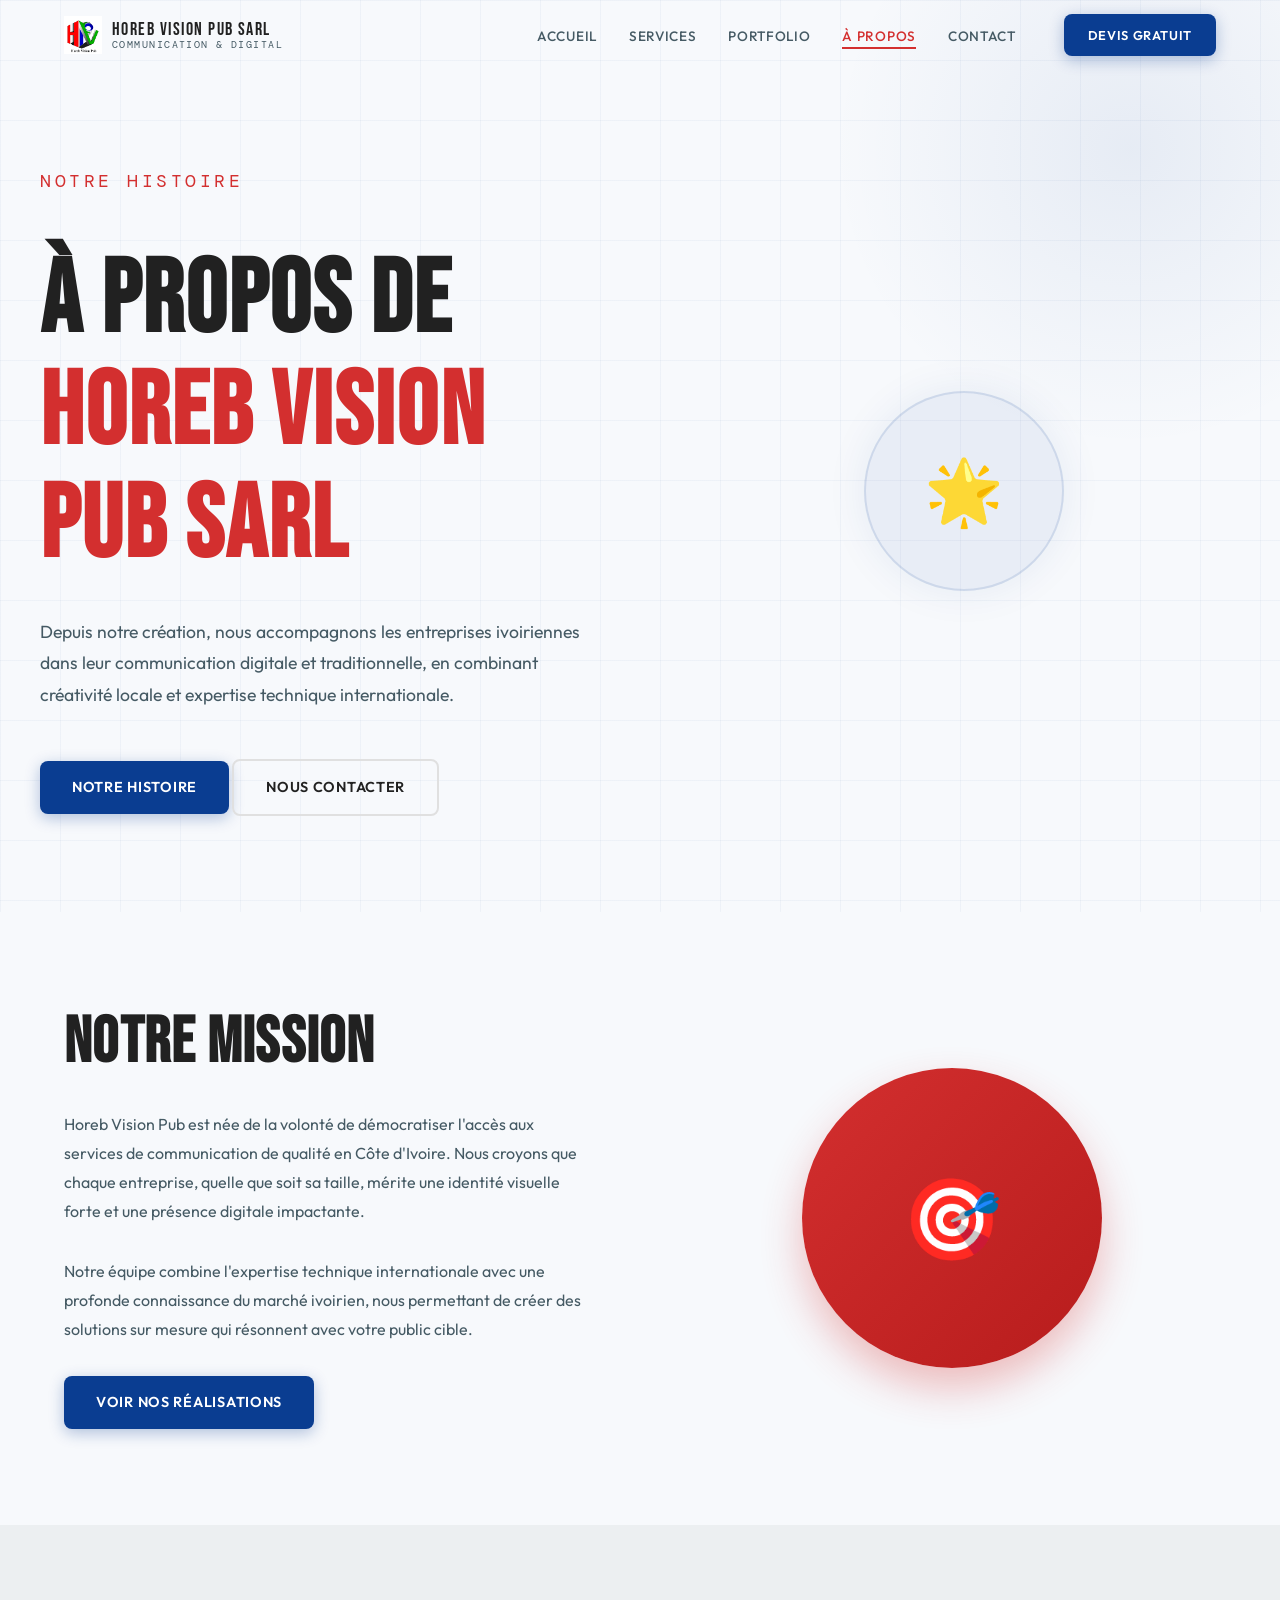
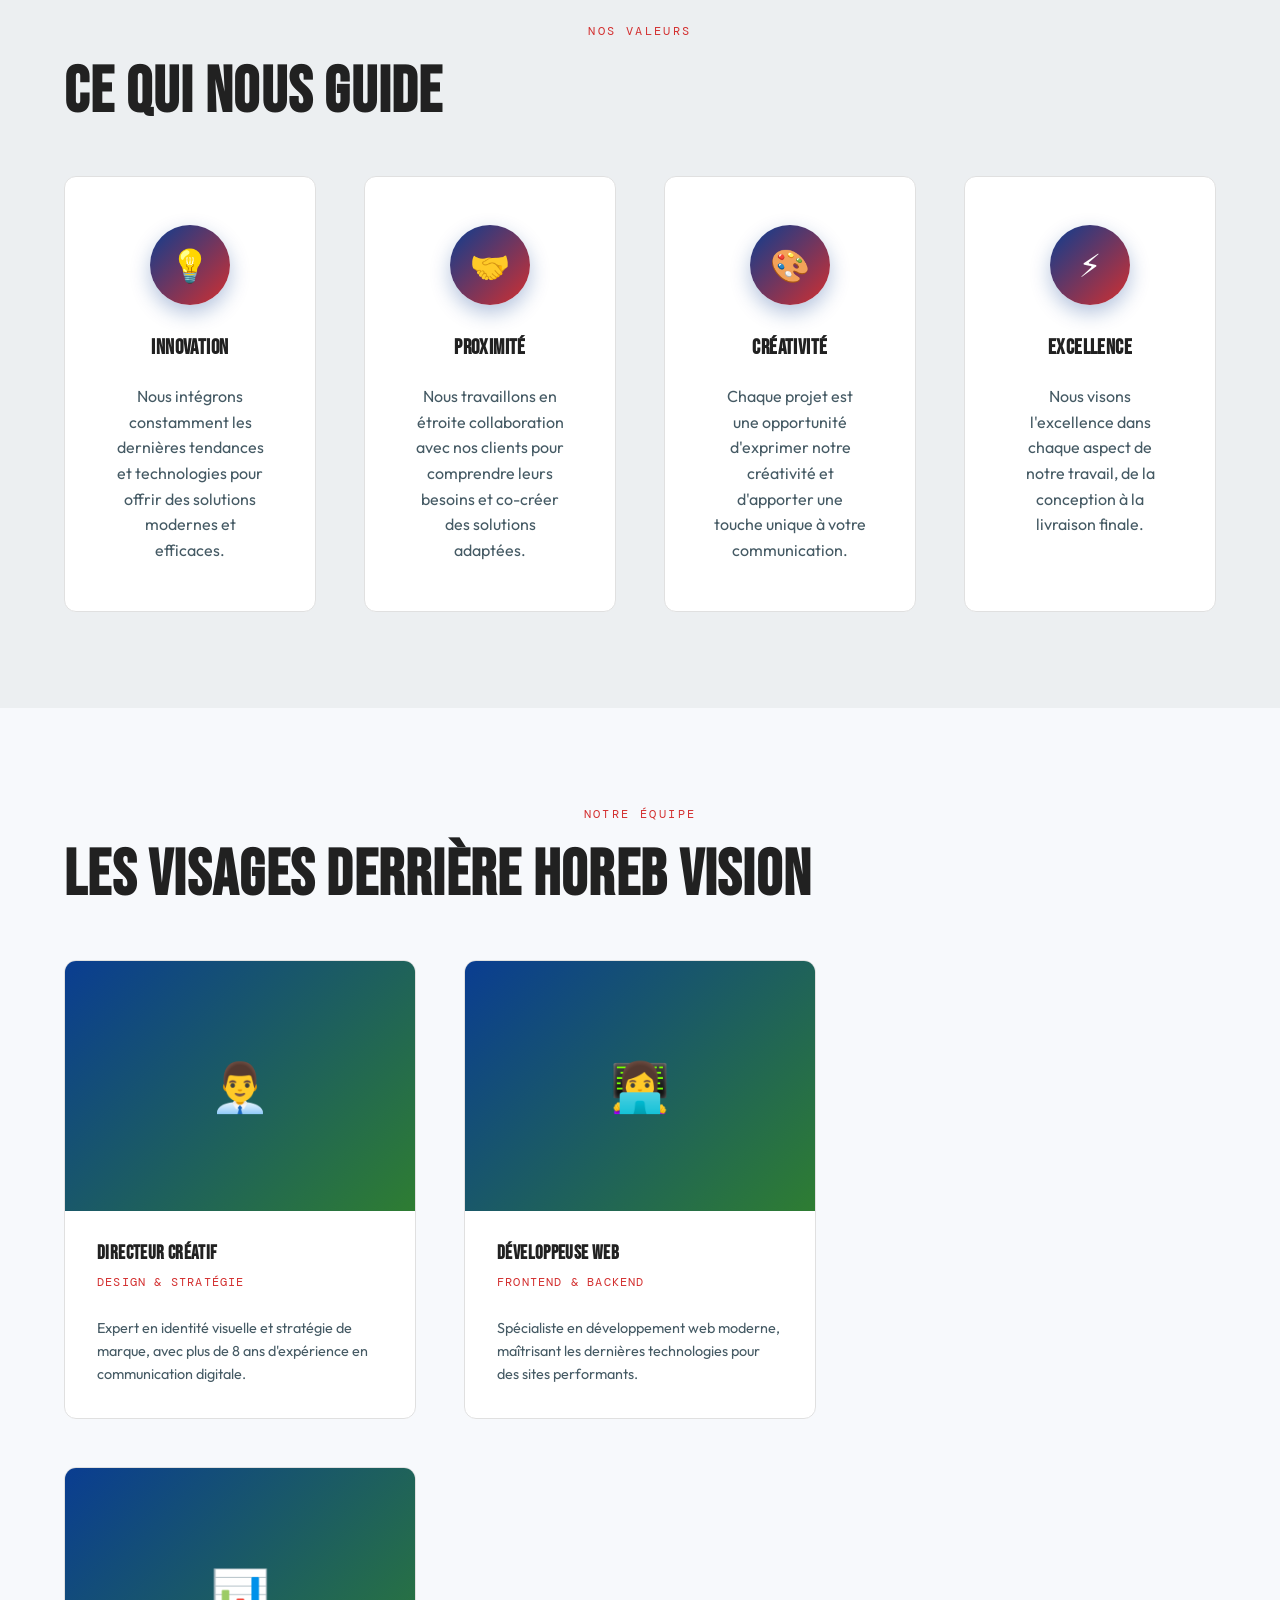
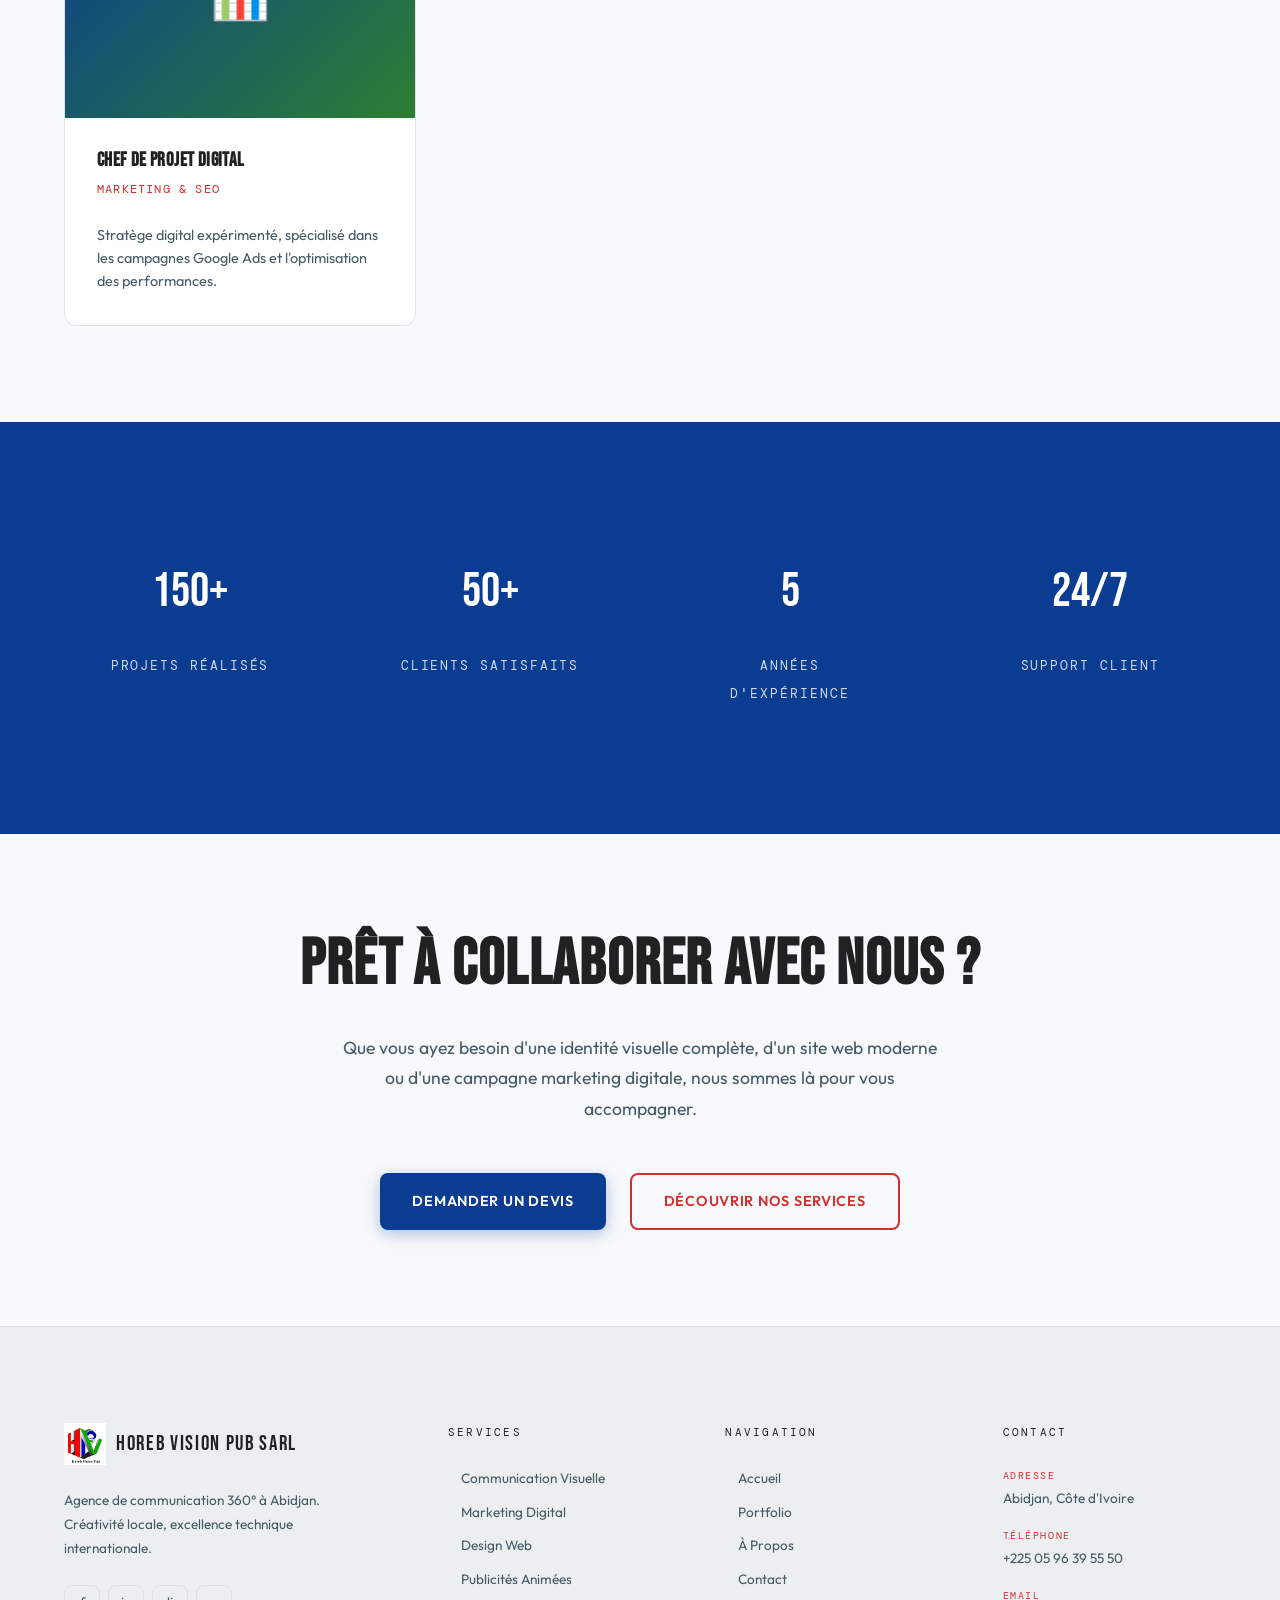
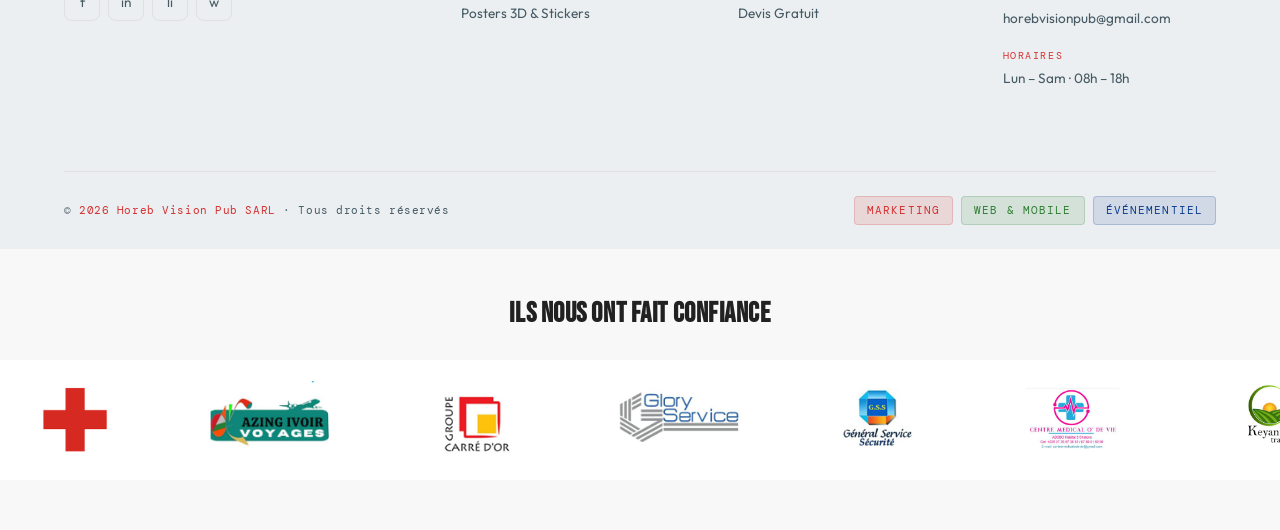
==== a-propos.html @ 60d1326d "HR" ====
<!DOCTYPE html>
<html lang="fr">
<head>
  <meta charset="UTF-8">
  <meta name="viewport" content="width=device-width, initial-scale=1.0">
  <title>Horeb Vision Pub — À Propos · Abidjan</title>
  <meta name="description" content="Découvrez Horeb Vision Pub : agence de communication 360° à Abidjan spécialisée en design graphique, marketing digital et création de contenu.">
  <link href="https://fonts.googleapis.com/css2?family=Bebas+Neue&family=Outfit:wght@300;400;500;600;700;900&family=DM+Mono:wght@400;500&display=swap" rel="stylesheet">
  <style>
/* ============================================
   VARIABLES CSS — HOREB VISION PUB
   Palette moderne et cohérente
   ============================================ */

:root {
  /* ── PALETTE OFFICIELLE ── */
  --primary: #0A3D91;     /* Bleu profond : titres, liens, boutons */
  --secondary: #D32F2F;   /* Rouge doux : accents, hover principaux */
  --accent: #2E7D32;      /* Vert moderne : validation, petites icônes */
  --light-bg: #F7F9FC;    /* Fond global clair */
  --light-grey: #ECEFF1;  /* Fond de sections */
  --text-dark: #212121;   /* Texte principal */
  --text-grey: #455A64;   /* Texte secondaire */

  /* ── COULEURS PRINCIPALES (mises à jour) ── */
  --hvp-red:        var(--secondary);   /* Rouge doux — CTA, accents */
  --hvp-green:      var(--accent);      /* Vert moderne — succès, validation */
  --hvp-blue:       var(--primary);     /* Bleu profond — confiance, tech */
  --hvp-black:      var(--text-dark);   /* Noir — texte principal */
  --hvp-white:      var(--light-bg);    /* Blanc cassé — fonds clairs */

  /* ── COULEURS SECONDAIRES ── */
  --hvp-gray:       var(--light-grey);  /* Fond sections clair */
  --hvp-gray-2:     #FFFFFF;            /* Fond cards blanc */
  --hvp-muted:      var(--text-grey);   /* Texte discret */
  --hvp-border:     #E0E0E0;            /* Bordures subtiles */

  /* ── DÉGRADÉS ── */
  --hvp-gradient-red:   linear-gradient(135deg, var(--secondary), #B71C1C);
  --hvp-gradient-dark:  linear-gradient(160deg, var(--light-bg) 0%, var(--light-grey) 100%);
  --hvp-gradient-tri:   linear-gradient(135deg, rgba(46,125,50,.3), rgba(10,61,145,.3), rgba(211,47,47,.3));

  /* ── TYPOGRAPHIE ── */
  --font-display: 'Bebas Neue', sans-serif;   /* Titres grands, headers */
  --font-body:    'Outfit', sans-serif;        /* Texte courant */
  --font-mono:    'DM Mono', monospace;        /* Labels, codes */

  /* ── ESPACEMENTS (grille de 8px) ── */
  --space-xs:   8px;
  --space-sm:   16px;
  --space-md:   24px;
  --space-lg:   32px;
  --space-xl:   48px;
  --space-2xl:  64px;
  --space-3xl:  96px;

  /* ── BORDURES ── */
  --radius-sm:  4px;
  --radius-md:  8px;
  --radius-lg:  12px;

  /* ── TRANSITIONS ── */
  --transition-fast:   0.15s ease;
  --transition-base:   0.25s ease;
  --transition-slow:   0.4s ease;

  /* ── OMBRES ── */
  --shadow-red:   0 4px 16px rgba(211, 47, 47, 0.2);
  --shadow-card:  0 2px 12px rgba(0, 0, 0, 0.1);
  --shadow-hover: 0 8px 32px rgba(0, 0, 0, 0.15);
  --shadow-glow:  0 0 20px rgba(10, 61, 145, 0.3);

  /* ── ANIMATIONS ── */
  --anim-duration-fast: 0.15s;
  --anim-duration-base: 0.25s;
  --anim-duration-slow: 0.4s;
  --anim-easing: cubic-bezier(0.4, 0, 0.2, 1);
  --anim-easing-bounce: cubic-bezier(0.68, -0.55, 0.265, 1.55);
  --shadow-sm:    0 1px 4px rgba(0, 0, 0, 0.1);

  /* ── LAYOUT ── */
  --max-width: 1200px;
  --navbar-height: 70px;
}

/* ============================================
   BASE CSS — RESET & STYLES GÉNÉRAUX
   Horeb Vision Pub
   ============================================ */

/* ── RESET ── */
*, *::before, *::after {
  box-sizing: border-box;
  margin: 0;
  padding: 0;
}

html {
  font-size: 16px;
  scroll-behavior: smooth;
  -webkit-font-smoothing: antialiased;
}

body {
  font-family: var(--font-body), system-ui, -apple-system, BlinkMacSystemFont, "Segoe UI", sans-serif;
  background: linear-gradient(180deg, var(--light-bg) 0%, #eef3f8 100%);
  color: var(--text-dark);
  line-height: 1.75;
  font-size: 16px;
  text-rendering: optimizeLegibility;
  overflow-x: hidden;
}

img {
  max-width: 100%;
  display: block;
}

a {
  text-decoration: none;
  color: inherit;
}

ul, ol {
  list-style: none;
}

button {
  cursor: pointer;
  border: none;
  background: none;
  font-family: var(--font-body);
}

/* ── CONTENEUR PRINCIPAL ── */
.container {
  width: 100%;
  max-width: var(--max-width);
  margin: 0 auto;
  padding: 0 var(--space-md);
}

/* ── TYPOGRAPHIE GÉNÉRALE ── */
h1, h2, h3, h4, h5, h6 {
  font-family: var(--font-display);
  line-height: 1.1;
  letter-spacing: 0.02em;
}

h1 { font-size: clamp(3rem, 8vw, 7rem); }
h2 { font-size: clamp(2rem, 5vw, 4rem); }
h3 { font-size: clamp(1.2rem, 3vw, 1.8rem); }

p {
  font-size: 1rem;
  line-height: 1.75;
  color: var(--text-grey);
}

/* ── CLASSES UTILITAIRES ── */
.text-primary   { color: var(--primary); }
.text-secondary { color: var(--secondary); }
.text-accent    { color: var(--accent); }
.text-muted     { color: var(--text-grey); }

.section {
  padding: var(--space-3xl) 0;
}

.section-label {
  font-family: var(--font-mono);
  font-size: 0.75rem;
  letter-spacing: 0.2em;
  color: var(--secondary);
  text-transform: uppercase;
  margin-bottom: var(--space-sm);
}

.section-title {
  margin-bottom: var(--space-xl);
}

.section-title span {
  color: var(--secondary);
}

.section-label.centered {
  justify-content: center;
  display: flex;
}

/* ── BOUTONS ── */
.btn {
  display: inline-flex;
  align-items: center;
  gap: var(--space-xs);
  padding: 14px 32px;
  font-family: var(--font-body);
  font-weight: 600;
  font-size: 0.9rem;
  letter-spacing: 0.05em;
  border-radius: var(--radius-md);
  transition: all 0.3s cubic-bezier(0.4, 0, 0.2, 1);
  text-transform: uppercase;
  position: relative;
  overflow: hidden;
  cursor: pointer;
  text-decoration: none;
}

.btn::before {
  content: '';
  position: absolute;
  top: 0;
  left: -100%;
  width: 100%;
  height: 100%;
  background: linear-gradient(90deg, transparent, rgba(255,255,255,0.2), transparent);
  transition: left 0.5s ease;
}

.btn:hover::before {
  left: 100%;
}

.btn:active {
  transform: scale(0.98);
}

.btn-primary {
  background: var(--primary);
  color: white;
  box-shadow: 0 4px 15px rgba(10, 61, 145, 0.3);
}

.btn-primary:hover {
  background: linear-gradient(135deg, var(--primary), #003d91);
  transform: translateY(-3px) scale(1.02);
  box-shadow: 0 12px 30px rgba(10, 61, 145, 0.4);
}

.btn-primary:active {
  transform: translateY(-1px) scale(0.98);
  box-shadow: 0 2px 10px rgba(10, 61, 145, 0.3);
}

.btn-outline {
  border: 2px solid #E0E0E0;
  color: var(--text-dark);
  background: transparent;
  position: relative;
}

.btn-outline::after {
  content: '';
  position: absolute;
  bottom: 0;
  left: 0;
  width: 0;
  height: 2px;
  background: var(--secondary);
  transition: width 0.3s ease;
}

.btn-outline:hover {
  border-color: var(--secondary);
  color: var(--secondary);
  transform: translateY(-3px) scale(1.02);
  box-shadow: 0 8px 20px rgba(211, 47, 47, 0.2);
}

.btn-outline:hover::after {
  width: 100%;
}

.btn-outline:active {
  transform: translateY(-1px) scale(0.98);
}

/* ── BADGE / TAG ── */
.badge {
  display: inline-block;
  font-family: var(--font-mono);
  font-size: 0.7rem;
  letter-spacing: 0.1em;
  padding: 4px 12px;
  border-radius: var(--radius-sm);
  text-transform: uppercase;
}

.badge-red   { background: rgba(211,47,47,.12);  color: var(--secondary);   border: 1px solid rgba(211,47,47,.2); }
.badge-green { background: rgba(46,125,50,.12);  color: var(--accent); border: 1px solid rgba(46,125,50,.2); }
.badge-blue  { background: rgba(10,61,145,.12);  color: var(--primary); border: 1px solid rgba(10,61,145,.2); }

/* ── FORMULAIRES ── */
.form-group {
  margin-bottom: var(--space-md);
}

.form-label {
  display: block;
  font-family: var(--font-mono);
  font-size: 0.75rem;
  letter-spacing: 0.1em;
  color: var(--text-grey);
  text-transform: uppercase;
  margin-bottom: var(--space-xs);
  transition: color 0.3s ease;
}

.form-input,
.form-select,
.form-textarea {
  width: 100%;
  padding: 12px 16px;
  border: 2px solid #E0E0E0;
  border-radius: var(--radius-md);
  font-family: var(--font-body);
  font-size: 0.95rem;
  color: var(--text-dark);
  background: white;
  transition: all 0.3s cubic-bezier(0.4, 0, 0.2, 1);
  outline: none;
  position: relative;
}

.form-input::placeholder,
.form-textarea::placeholder {
  color: var(--text-grey);
  transition: all 0.3s ease;
}

.form-input:focus,
.form-select:focus,
.form-textarea:focus {
  border-color: var(--secondary);
  box-shadow: 0 0 0 3px rgba(211, 47, 47, 0.1);
  transform: translateY(-2px);
}

.form-input:focus::placeholder,
.form-textarea:focus::placeholder {
  color: transparent;
  transform: translateX(10px);
  opacity: 0;
}

.form-input:hover,
.form-select:hover,
.form-textarea:hover {
  border-color: rgba(211, 47, 47, 0.5);
}

.form-textarea {
  resize: vertical;
  min-height: 120px;
}

.form-submit-btn {
  background: var(--secondary);
  color: white;
  border: none;
  padding: 14px 28px;
  border-radius: var(--radius-md);
  font-family: var(--font-body);
  font-weight: 600;
  font-size: 0.9rem;
  letter-spacing: 0.05em;
  text-transform: uppercase;
  cursor: pointer;
  transition: all 0.3s cubic-bezier(0.4, 0, 0.2, 1);
  position: relative;
  overflow: hidden;
}

.form-submit-btn::before {
  content: '';
  position: absolute;
  top: 0;
  left: -100%;
  width: 100%;
  height: 100%;
  background: linear-gradient(90deg, transparent, rgba(255,255,255,0.2), transparent);
  transition: left 0.5s ease;
}

.form-submit-btn:hover {
  background: linear-gradient(135deg, var(--secondary), #B71C1C);
  transform: translateY(-2px) scale(1.02);
  box-shadow: 0 8px 20px rgba(211, 47, 47, 0.3);
}

.form-submit-btn:hover::before {
  left: 100%;
}

.form-submit-btn:active {
  transform: translateY(0) scale(0.98);
}

/* Animations de validation de formulaire */
.form-input.valid {
  border-color: var(--accent);
  box-shadow: 0 0 0 3px rgba(46, 125, 50, 0.1);
  animation: bounceIn 0.5s ease;
}

.form-input.invalid {
  border-color: var(--secondary);
  box-shadow: 0 0 0 3px rgba(211, 47, 47, 0.1);
  animation: shake 0.5s ease;
}

@keyframes shake {
  0%, 100% { transform: translateX(0); }
  25% { transform: translateX(-5px); }
  75% { transform: translateX(5px); }
}

/* ── EFFETS SPÉCIAUX ── */
.ripple-effect {
  position: absolute;
  border-radius: 50%;
  background: rgba(255, 255, 255, 0.3);
  transform: scale(0);
  animation: ripple 0.6s linear;
  pointer-events: none;
}

@keyframes ripple {
  to {
    transform: scale(4);
    opacity: 0;
  }
}

.floating-particle {
  animation: float-particle 15s linear infinite;
}

@keyframes float-particle {
  0% {
    transform: translateY(100vh) rotate(0deg);
    opacity: 0;
  }
  10% {
    opacity: 1;
  }
  90% {
    opacity: 1;
  }
  100% {
    transform: translateY(-100px) rotate(360deg);
    opacity: 0;
  }
}

/* États de formulaire */
.form-group.focused .form-label {
  color: var(--secondary);
  transform: translateY(-2px);
}

.form-group.focused .form-input,
.form-group.focused .form-textarea,
.form-group.focused .form-select {
  transform: translateY(-2px);
}

/* ── SECTIONS ALTERNÉES ── */
.section-dark  { background: var(--text-dark); color: white; }
.section-gray  { background: var(--light-grey); color: var(--text-dark); }
.section-light {
  background: var(--light-bg);
  color: var(--text-dark);
}
.section-light p { color: rgba(33,33,33,0.75); }
.section-light h2, .section-light h3 { color: var(--text-dark); }

/* ── ANIMATIONS GLOBALES ── */
@keyframes fadeInUp {
  from { opacity: 0; transform: translateY(30px); }
  to   { opacity: 1; transform: translateY(0); }
}

@keyframes fadeInLeft {
  from { opacity: 0; transform: translateX(-30px); }
  to   { opacity: 1; transform: translateX(0); }
}

@keyframes fadeInRight {
  from { opacity: 0; transform: translateX(30px); }
  to   { opacity: 1; transform: translateX(0); }
}

@keyframes scaleIn {
  from { opacity: 0; transform: scale(0.9); }
  to   { opacity: 1; transform: scale(1); }
}

@keyframes slideInUp {
  from { opacity: 0; transform: translateY(50px); }
  to   { opacity: 1; transform: translateY(0); }
}

@keyframes bounceIn {
  0% { opacity: 0; transform: scale(0.3); }
  50% { opacity: 1; transform: scale(1.05); }
  70% { transform: scale(0.9); }
  100% { opacity: 1; transform: scale(1); }
}

@keyframes glow {
  0%, 100% { box-shadow: 0 0 20px rgba(10, 61, 145, 0.3); }
  50% { box-shadow: 0 0 30px rgba(10, 61, 145, 0.6); }
}

@keyframes shimmer {
  0% { background-position: -200% 0; }
  100% { background-position: 200% 0; }
}

@keyframes rotateIn {
  from { opacity: 0; transform: rotate(-10deg) scale(0.9); }
  to   { opacity: 1; transform: rotate(0deg) scale(1); }
}

@keyframes float {
  0%, 100% { transform: translateY(0); }
  50%       { transform: translateY(-6px); }
}

@keyframes pulse {
  0%, 100% { opacity: 1; transform: scale(1); }
  50%       { opacity: 0.7; transform: scale(1.03); }
}

@keyframes spin {
  to { transform: rotate(360deg); }
}

/* Classes d'animation utilitaires */
.animate-fade-in-up { animation: fadeInUp 0.8s ease forwards; }
.animate-fade-in-left { animation: fadeInLeft 0.8s ease forwards; }
.animate-fade-in-right { animation: fadeInRight 0.8s ease forwards; }
.animate-scale-in { animation: scaleIn 0.6s ease forwards; }
.animate-slide-in-up { animation: slideInUp 0.8s ease forwards; }
.animate-bounce-in { animation: bounceIn 0.8s ease forwards; }
.animate-rotate-in { animation: rotateIn 0.7s ease forwards; }
.animate-float { animation: float 4s ease-in-out infinite; }
.animate-pulse { animation: pulse 2s ease-in-out infinite; }
.animate-glow { animation: glow 2s ease-in-out infinite; }

/* Animations au survol */
.hover-lift {
  transition: all 0.3s cubic-bezier(0.4, 0, 0.2, 1);
}

.hover-lift:hover {
  transform: translateY(-8px) scale(1.02);
  box-shadow: 0 12px 32px rgba(0, 0, 0, 0.15);
}

.hover-glow:hover {
  box-shadow: 0 0 25px rgba(10, 61, 145, 0.4);
  transform: scale(1.05);
}

.hover-color-shift {
  transition: all 0.3s ease;
}

.hover-color-shift:hover {
  background: linear-gradient(135deg, var(--secondary), var(--accent));
  color: white;
  transform: scale(1.05);
}

.hover-shadow {
  transition: box-shadow 0.3s ease;
}

.hover-shadow:hover {
  box-shadow: 0 8px 25px rgba(0, 0, 0, 0.2);
}

/* Animations de clic */
.click-ripple {
  position: relative;
  overflow: hidden;
}

.click-ripple::before {
  content: '';
  position: absolute;
  top: 50%;
  left: 50%;
  width: 0;
  height: 0;
  border-radius: 50%;
  background: rgba(255, 255, 255, 0.3);
  transform: translate(-50%, -50%);
  transition: width 0.6s, height 0.6s;
}

.click-ripple:active::before {
  width: 300px;
  height: 300px;
}

/* Animations décoratives */
.decorative-pulse {
  animation: pulse 3s ease-in-out infinite;
}

.decorative-float {
  animation: float 5s ease-in-out infinite;
}

.decorative-rotate {
  animation: spin 8s linear infinite;
}

.shimmer-effect {
  background: linear-gradient(90deg, transparent, rgba(255,255,255,0.4), transparent);
  background-size: 200% 100%;
  animation: shimmer 2s infinite;
}

/* ── CHARGEMENT DE PAGE ── */
body:not(.loaded) {
  opacity: 0;
  transform: translateY(20px);
  transition: all 0.6s ease;
}

body.loaded {
  opacity: 1;
  transform: translateY(0);
}

/* Loading spinner */
.loading-spinner {
  position: fixed;
  top: 50%;
  left: 50%;
  transform: translate(-50%, -50%);
  width: 40px;
  height: 40px;
  border: 3px solid rgba(10, 61, 145, 0.1);
  border-top: 3px solid var(--primary);
  border-radius: 50%;
  animation: spin 1s linear infinite;
  z-index: 9999;
}

/* ============================================
   NAVBAR — HOREB VISION PUB
   ============================================ */

.navbar {
  position: fixed;
  top: 0;
  left: 0;
  width: 100%;
  height: var(--navbar-height);
  z-index: 1000;
  transition: background var(--transition-base), box-shadow var(--transition-base);
}

/* Quand on scroll, la navbar devient opaque */
.navbar.scrolled {
  background: rgba(255, 255, 255, 0.95);
  backdrop-filter: blur(12px);
  -webkit-backdrop-filter: blur(12px);
  box-shadow: 0 1px 0 #E0E0E0;
}

.navbar-inner {
  display: flex;
  align-items: center;
  justify-content: space-between;
  height: 100%;
}

/* ── LOGO ── */
.navbar-logo {
  display: flex;
  align-items: center;
  gap: 10px;
  text-decoration: none;
}

.navbar-logo-icon {
  width: 38px;
  height: 38px;
  background: var(--primary);
  border-radius: var(--radius-md);
  display: flex;
  align-items: center;
  justify-content: center;
  font-family: var(--font-display);
  font-size: 1.1rem;
  color: white;
  letter-spacing: 0.05em;
  flex-shrink: 0;
}

.navbar-logo-text {
  display: flex;
  flex-direction: column;
  line-height: 1.1;
}

.navbar-logo-name {
  font-family: var(--font-display);
  font-size: 1.15rem;
  color: var(--text-dark);
  letter-spacing: 0.08em;
}

.navbar-logo-sub {
  font-family: var(--font-mono);
  font-size: 0.6rem;
  color: var(--text-grey);
  letter-spacing: 0.15em;
  text-transform: uppercase;
}

/* ── MENU DESKTOP ── */
.navbar-menu {
  display: flex;
  align-items: center;
  gap: var(--space-xl);
}

.navbar-links {
  display: flex;
  align-items: center;
  gap: var(--space-lg);
}

.navbar-link {
  font-family: var(--font-body);
  font-size: 0.85rem;
  font-weight: 500;
  color: var(--text-grey);
  letter-spacing: 0.05em;
  text-transform: uppercase;
  transition: color var(--transition-fast);
  position: relative;
}

.navbar-link::after {
  content: '';
  position: absolute;
  bottom: -4px;
  left: 0;
  width: 0;
  height: 2px;
  background: var(--secondary);
  transition: width var(--transition-base);
}

.navbar-link:hover {
  color: var(--secondary);
}

.navbar-link:hover::after,
.navbar-link.active::after,
.navbar-link.active::after {
  width: 100%;
}


.navbar-link.active,
.navbar-link:active {
  color: var(--secondary);
}

/* ── BOUTON CTA NAVBAR ── */
.navbar-cta {
  padding: 10px 24px;
  font-size: 0.8rem;
}

/* ── MENU BURGER (mobile) ── */
.navbar-burger {
  display: none;
  flex-direction: column;
  gap: 5px;
  padding: 8px;
  cursor: pointer;
  background: none;
  border: none;
}

.navbar-burger span {
  display: block;
  width: 24px;
  height: 2px;
  background: var(--text-dark);
  border-radius: 2px;
  transition: all var(--transition-base);
  transform-origin: center;
}

/* Animation burger → croix */
.navbar-burger.open span:nth-child(1) {
  transform: translateY(7px) rotate(45deg);
}
.navbar-burger.open span:nth-child(2) {
  opacity: 0;
  transform: scaleX(0);
}
.navbar-burger.open span:nth-child(3) {
  transform: translateY(-7px) rotate(-45deg);
}

/* ── MENU MOBILE ── */
.navbar-mobile {
  display: none;
  position: fixed;
  top: var(--navbar-height);
  left: 0;
  width: 100%;
  background: rgba(255, 255, 255, 0.98);
  backdrop-filter: blur(16px);
  padding: var(--space-md) var(--space-md) var(--space-xl);
  border-top: 1px solid #E0E0E0;
  box-shadow: 0 18px 48px rgba(0, 0, 0, 0.08);
  flex-direction: column;
  gap: var(--space-xs);
  transform: translateY(-10px);
  opacity: 0;
  transition: all var(--transition-base);
}

.navbar-mobile.open {
  display: flex;
  transform: translateY(0);
  opacity: 1;
}

.navbar-mobile-link {
  font-family: var(--font-body);
  font-size: 1rem;
  font-weight: 500;
  color: var(--text-dark);
  padding: var(--space-sm) 0;
  border-bottom: 1px solid #E0E0E0;
  transition: color var(--transition-fast);
  letter-spacing: 0.05em;
}

.navbar-mobile-link:hover {
  color: var(--primary);
}

.navbar-mobile .btn {
  margin-top: var(--space-sm);
  text-align: center;
  justify-content: center;
}

/* ── RESPONSIVE ── */
@media (max-width: 900px) {
  .navbar-menu {
    display: none;
  }

  .navbar-burger {
    display: flex;
  }
}

/* ============================================
   FOOTER — HOREB VISION PUB
   ============================================ */

.footer {
  background: var(--light-grey);
  border-top: 1px solid #E0E0E0;
  padding-top: var(--space-3xl);
}

/* ── PARTIE HAUTE DU FOOTER ── */
.footer-top {
  display: grid;
  grid-template-columns: 1.5fr 1fr 1fr 1fr;
  gap: var(--space-2xl);
  padding-bottom: var(--space-2xl);
  border-bottom: 1px solid #E0E0E0;
}

/* ── COLONNE MARQUE ── */
.footer-brand-col {}

.footer-logo {
  display: flex;
  align-items: center;
  gap: 10px;
  margin-bottom: var(--space-md);
}

.footer-logo-icon {
  width: 42px;
  height: 42px;
  background: var(--primary);
  border-radius: var(--radius-md);
  display: flex;
  align-items: center;
  justify-content: center;
  font-family: var(--font-display);
  font-size: 1.2rem;
  color: white;
  flex-shrink: 0;
}

.footer-logo-name {
  font-family: var(--font-display);
  font-size: 1.3rem;
  color: var(--text-dark);
  letter-spacing: 0.08em;
}

.footer-logo-name span {
  color: var(--secondary);
}

.footer-desc {
  font-size: 0.85rem;
  color: var(--text-grey);
  line-height: 1.75;
  margin-bottom: var(--space-md);
  max-width: 280px;
}

.footer-social {
  display: flex;
  gap: var(--space-xs);
}

.footer-social-link {
  width: 36px;
  height: 36px;
  border: 1px solid #E0E0E0;
  border-radius: var(--radius-md);
  display: flex;
  align-items: center;
  justify-content: center;
  font-size: 0.85rem;
  color: var(--text-grey);
  transition: all var(--transition-fast);
}

.footer-social-link:hover {
  border-color: var(--secondary);
  color: var(--secondary);
  background: rgba(211, 47, 47, 0.08);
}

/* ── COLONNES LIENS ── */
.footer-col-title {
  font-family: var(--font-mono);
  font-size: 0.7rem;
  letter-spacing: 0.2em;
  color: var(--text-dark);
  text-transform: uppercase;
  margin-bottom: var(--space-md);
}

.footer-links {
  display: flex;
  flex-direction: column;
  gap: 10px;
}

.footer-link {
  font-size: 0.85rem;
  color: var(--text-grey);
  transition: color var(--transition-fast);
  display: flex;
  align-items: center;
  gap: 6px;
}

.footer-link::before {
  content: '→';
  font-size: 0.7rem;
  color: var(--secondary);
  opacity: 0;
  transform: translateX(-4px);
  transition: all var(--transition-fast);
}

.footer-link:hover {
  color: var(--text-dark);
}

.footer-link:hover::before {
  opacity: 1;
  transform: translateX(0);
}

/* ── CONTACT INFOS ── */
.footer-contact-item {
  display: flex;
  flex-direction: column;
  gap: 2px;
  margin-bottom: var(--space-sm);
}

.footer-contact-label {
  font-family: var(--font-mono);
  font-size: 0.65rem;
  letter-spacing: 0.15em;
  color: var(--secondary);
  text-transform: uppercase;
}

.footer-contact-value {
  font-size: 0.85rem;
  color: var(--text-grey);
}

/* ── PARTIE BASSE DU FOOTER ── */
.footer-bottom {
  display: flex;
  align-items: center;
  justify-content: space-between;
  padding: var(--space-md) 0;
  flex-wrap: wrap;
  gap: var(--space-sm);
}

.footer-copy {
  font-family: var(--font-mono);
  font-size: 0.7rem;
  color: var(--text-grey);
  letter-spacing: 0.05em;
}

.footer-copy span {
  color: var(--secondary);
}

.footer-badges {
  display: flex;
  gap: var(--space-xs);
}


/* ── RESPONSIVE ── */
@media (max-width: 900px) {
  .footer-top {
    grid-template-columns: 1fr 1fr;
    gap: var(--space-lg);
  }
}

@media (max-width: 600px) {
  .footer-top {
    grid-template-columns: 1fr;
  }

  .footer-bottom {
    flex-direction: column;
    align-items: flex-start;
  }
}

.sponsors {
  padding: 50px 0;
  background: #f8f8f8;
  text-align: center;
}

.sponsors h2 {
  margin-bottom: 30px;
  font-size: 28px;
  font-weight: bold;
}

.sponsor-slider {
  overflow: hidden;
  position: relative;
  width: 100%;
  background: white;
  padding: 20px 0;
}

.sponsor-track {
  display: flex;
  gap: 50px;
  width: max-content;
  animation: scroll 20s linear infinite;
}

.sponsor-track img {
  width: 150px;
  height: 80px;
  object-fit: contain;
  transition: 0.3s;
}

.sponsor-track img:hover {
  filter: grayscale(0%);
  transform: scale(1.05);
}

@keyframes scroll {
  0% {
    transform: translateX(0);
  }
  100% {
    transform: translateX(-50%);
  }
}

/* ============================================
   A-PROPOS.CSS — PAGE À PROPOS
   Horeb Vision Pub
   ============================================ */

.about-hero {
  min-height: 60vh;
  padding-top: var(--navbar-height);
  background: var(--light-bg);
  color: var(--text-dark);
  display: flex;
  align-items: center;
  position: relative;
  overflow: hidden;
}

/* Grille décorative — même style que la home */
.about-hero::before {
  content: '';
  position: absolute;
  inset: 0;
  background-image:
    linear-gradient(rgba(10,61,145,0.04) 1px, transparent 1px),
    linear-gradient(90deg, rgba(10,61,145,0.04) 1px, transparent 1px);
  background-size: 60px 60px;
  pointer-events: none;
}

/* Cercle lumineux décoratif */
.about-hero::after {
  content: '';
  position: absolute;
  top: -150px;
  right: -150px;
  width: 600px;
  height: 600px;
  background: radial-gradient(circle, rgba(10,61,145,0.07) 0%, transparent 70%);
  pointer-events: none;
}

.about-hero-inner {
  display: grid;
  grid-template-columns: 1fr 1fr;
  gap: var(--space-3xl);
  align-items: center;
  position: relative;
  z-index: 1;
  padding: var(--space-3xl) 0;
}

.about-hero-content .section-label {
  color: var(--secondary);
}

.about-hero-content h1 {
  margin-bottom: var(--space-lg);
  color: var(--text-dark);
}

.about-hero-content h1 span {
  color: var(--secondary);
}

.about-hero-content p {
  font-size: 1.1rem;
  line-height: 1.8;
  margin-bottom: var(--space-xl);
  color: var(--text-grey);
}

.about-hero-visual {
  display: flex;
  justify-content: center;
  align-items: center;
}

.about-hero-icon {
  width: 200px;
  height: 200px;
  background: rgba(10,61,145,0.06);
  border-radius: 50%;
  display: flex;
  align-items: center;
  justify-content: center;
  font-size: 4rem;
  border: 2px solid rgba(10,61,145,0.12);
  box-shadow: 0 0 40px rgba(10,61,145,0.08);
}

.about-story {
  padding: var(--space-3xl) 0;
  background: var(--light-bg);
}

.about-story-inner {
  display: grid;
  grid-template-columns: 1fr 1fr;
  gap: var(--space-3xl);
  align-items: center;
}

.about-story-content h2 {
  margin-bottom: var(--space-lg);
  color: var(--text-dark);
}

.about-story-content p {
  margin-bottom: var(--space-lg);
  color: var(--text-grey);
  line-height: 1.8;
}

.about-story-visual {
  display: flex;
  justify-content: center;
  align-items: center;
}

.about-story-icon {
  width: 300px;
  height: 300px;
  background: linear-gradient(135deg, var(--secondary), #B71C1C);
  border-radius: 50%;
  display: flex;
  align-items: center;
  justify-content: center;
  font-size: 5rem;
  color: white;
  box-shadow: 0 20px 40px rgba(211, 47, 47, 0.3);
}

.about-values {
  padding: var(--space-3xl) 0;
  background: var(--light-grey);
}

.about-values-grid {
  display: grid;
  grid-template-columns: repeat(auto-fit, minmax(250px, 1fr));
  gap: var(--space-xl);
}

.about-value-card {
  background: white;
  padding: var(--space-xl);
  border-radius: var(--radius-lg);
  text-align: center;
  transition: all 0.4s cubic-bezier(0.4, 0, 0.2, 1);
  border: 1px solid #E0E0E0;
}

.about-value-card:hover {
  transform: translateY(-12px) scale(1.02);
  box-shadow: 0 25px 50px rgba(0,0,0,0.15);
  border-color: rgba(211,47,47,0.2);
}

.about-value-icon {
  width: 80px;
  height: 80px;
  background: linear-gradient(135deg, var(--primary), var(--secondary));
  border-radius: 50%;
  display: flex;
  align-items: center;
  justify-content: center;
  font-size: 2rem;
  color: white;
  margin: 0 auto var(--space-lg);
  box-shadow: 0 8px 20px rgba(10, 61, 145, 0.3);
}

.about-value-title {
  font-size: 1.3rem;
  color: var(--text-dark);
  margin-bottom: var(--space-md);
  font-weight: 600;
}

.about-value-desc {
  color: var(--text-grey);
  line-height: 1.6;
}

.about-team {
  padding: var(--space-3xl) 0;
  background: var(--light-bg);
}

.about-team-grid {
  display: grid;
  grid-template-columns: repeat(auto-fit, minmax(280px, 1fr));
  gap: var(--space-xl);
}

.about-team-member {
  background: white;
  border-radius: var(--radius-lg);
  overflow: hidden;
  transition: all 0.4s cubic-bezier(0.4, 0, 0.2, 1);
  border: 1px solid #E0E0E0;
}

.about-team-member:hover {
  transform: translateY(-8px) scale(1.02);
  box-shadow: 0 20px 40px rgba(0,0,0,0.12);
  border-color: rgba(10,61,145,0.2);
}

.about-team-photo {
  width: 100%;
  height: 250px;
  background: linear-gradient(135deg, var(--primary), var(--accent));
  display: flex;
  align-items: center;
  justify-content: center;
  font-size: 3rem;
  color: white;
  position: relative;
  overflow: hidden;
}

.about-team-photo::before {
  content: '';
  position: absolute;
  inset: 0;
  background: linear-gradient(45deg, transparent, rgba(255,255,255,0.1), transparent);
  transform: translateX(-100%);
  transition: transform 0.6s ease;
}

.about-team-member:hover .about-team-photo::before {
  transform: translateX(100%);
}

.about-team-content {
  padding: var(--space-lg);
}

.about-team-name {
  font-size: 1.2rem;
  color: var(--text-dark);
  margin-bottom: var(--space-xs);
  font-weight: 600;
}

.about-team-role {
  font-family: var(--font-mono);
  font-size: 0.75rem;
  letter-spacing: 0.1em;
  color: var(--secondary);
  text-transform: uppercase;
  margin-bottom: var(--space-md);
}

.about-team-desc {
  color: var(--text-grey);
  font-size: 0.9rem;
  line-height: 1.6;
}

.about-stats {
  padding: var(--space-3xl) 0;
  background: var(--primary);
  color: white;
}

.about-stats-grid {
  display: grid;
  grid-template-columns: repeat(auto-fit, minmax(200px, 1fr));
  gap: var(--space-xl);
  text-align: center;
}

.about-stat-item {
  padding: var(--space-lg);
}

.about-stat-number {
  font-family: var(--font-display);
  font-size: 3rem;
  color: white;
  margin-bottom: var(--space-sm);
  display: block;
}

.about-stat-label {
  font-family: var(--font-mono);
  font-size: 0.8rem;
  letter-spacing: 0.15em;
  color: rgba(255,255,255,0.8);
  text-transform: uppercase;
}

.about-cta {
  padding: var(--space-3xl) 0;
  background: var(--light-bg);
  text-align: center;
}

.about-cta h2 {
  margin-bottom: var(--space-lg);
  color: var(--text-dark);
}

.about-cta p {
  font-size: 1.1rem;
  margin-bottom: var(--space-xl);
  color: var(--text-grey);
  max-width: 600px;
  margin-left: auto;
  margin-right: auto;
}

.about-cta-actions {
  display: flex;
  gap: var(--space-md);
  justify-content: center;
  flex-wrap: wrap;
}

.about-cta .btn-outline {
  border-color: var(--secondary);
  color: var(--secondary);
}

.about-cta .btn-outline:hover {
  border-color: var(--secondary);
  background: rgba(211, 47, 47, 0.08);
}

/* ── RESPONSIVE ── */
@media (max-width: 768px) {
  .about-hero-inner,
  .about-story-inner {
    grid-template-columns: 1fr;
    text-align: center;
  }

  .about-values-grid,
  .about-team-grid {
    grid-template-columns: 1fr;
  }

  .about-stats-grid {
    grid-template-columns: repeat(2, 1fr);
  }

  .about-cta-actions {
    flex-direction: column;
    align-items: center;
  }
}
  </style>
</head>
<body>

<div class="loading-spinner"></div>

<nav class="navbar">
  <div class="container navbar-inner">
    <a href="horeb-vision-complete.html" class="navbar-logo">
      <div class="navbar-logo-icon"><img src="WhatsApp Image 2026-05-04 at 12.22.53.jpeg" alt="logo"></div>
      <div class="navbar-logo-text">
        <span class="navbar-logo-name">Horeb Vision Pub SARL</span>
        <span class="navbar-logo-sub">Communication & Digital</span>
      </div>
    </a>
    <div class="navbar-menu">
      <ul class="navbar-links">
        <li><a href="horeb-vision-complete.html" class="navbar-link">Accueil</a></li>
        <li><a href="services.html" class="navbar-link">Services</a></li>
        <li><a href="portfolio.html" class="navbar-link">Portfolio</a></li>
        <li><a href="a-propos.html" class="navbar-link active">À Propos</a></li>
        <li><a href="contact.html" class="navbar-link">Contact</a></li>
      </ul>
      <a href="contact.html" class="btn btn-primary navbar-cta">Devis Gratuit</a>
    </div>
    <button class="navbar-burger" aria-label="Ouvrir le menu">
      <span></span><span></span><span></span>
    </button>
  </div>
</nav>

<div class="navbar-mobile">
  <a href="horeb-vision-complete.html" class="navbar-mobile-link">Accueil</a>
  <a href="services.html" class="navbar-mobile-link">Services</a>
  <a href="portfolio.html" class="navbar-mobile-link">Portfolio</a>
  <a href="a-propos.html" class="navbar-mobile-link">À Propos</a>
  <a href="contact.html" class="navbar-mobile-link">Contact</a>
  <a href="contact.html" class="btn btn-primary">Devis Gratuit</a>
</div>

<section class="about-hero">
  <div class="container about-hero-inner">
    <div class="about-hero-content">
      <p class="section-label">Notre histoire</p>
      <h1>À Propos de <span>Horeb Vision Pub SARL</span></h1>
      <p>Depuis notre création, nous accompagnons les entreprises ivoiriennes dans leur communication digitale et traditionnelle, en combinant créativité locale et expertise technique internationale.</p>
      <div class="hero-actions">
        <a href="#about-story" class="btn btn-primary">Notre Histoire</a>
        <a href="contact.html" class="btn btn-outline">Nous Contacter</a>
      </div>
    </div>
    <div class="about-hero-visual">
      <div class="about-hero-icon">🌟</div>
    </div>
  </div>
</section>

<section class="about-story" id="about-story">
  <div class="container about-story-inner">
    <div class="about-story-content">
      <h2>Notre Mission</h2>
      <p>Horeb Vision Pub est née de la volonté de démocratiser l'accès aux services de communication de qualité en Côte d'Ivoire. Nous croyons que chaque entreprise, quelle que soit sa taille, mérite une identité visuelle forte et une présence digitale impactante.</p>
      <p>Notre équipe combine l'expertise technique internationale avec une profonde connaissance du marché ivoirien, nous permettant de créer des solutions sur mesure qui résonnent avec votre public cible.</p>
      <div class="about-story-actions">
        <a href="portfolio.html" class="btn btn-primary">Voir nos Réalisations</a>
      </div>
    </div>
    <div class="about-story-visual">
      <div class="about-story-icon">🎯</div>
    </div>
  </div>
</section>

<section class="about-values">
  <div class="container">
    <div class="section-label centered">Nos Valeurs</div>
    <h2 class="section-title">Ce qui nous guide</h2>
    <div class="about-values-grid">
      <div class="about-value-card" data-animate>
        <div class="about-value-icon">💡</div>
        <h3 class="about-value-title">Innovation</h3>
        <p class="about-value-desc">Nous intégrons constamment les dernières tendances et technologies pour offrir des solutions modernes et efficaces.</p>
      </div>
      <div class="about-value-card" data-animate>
        <div class="about-value-icon">🤝</div>
        <h3 class="about-value-title">Proximité</h3>
        <p class="about-value-desc">Nous travaillons en étroite collaboration avec nos clients pour comprendre leurs besoins et co-créer des solutions adaptées.</p>
      </div>
      <div class="about-value-card" data-animate>
        <div class="about-value-icon">🎨</div>
        <h3 class="about-value-title">Créativité</h3>
        <p class="about-value-desc">Chaque projet est une opportunité d'exprimer notre créativité et d'apporter une touche unique à votre communication.</p>
      </div>
      <div class="about-value-card" data-animate>
        <div class="about-value-icon">⚡</div>
        <h3 class="about-value-title">Excellence</h3>
        <p class="about-value-desc">Nous visons l'excellence dans chaque aspect de notre travail, de la conception à la livraison finale.</p>
      </div>
    </div>
  </div>
</section>

<section class="about-team">
  <div class="container">
    <div class="section-label centered">Notre Équipe</div>
    <h2 class="section-title">Les visages derrière Horeb Vision</h2>
    <div class="about-team-grid">
      <div class="about-team-member" data-animate>
        <div class="about-team-photo">👨‍💼</div>
        <div class="about-team-content">
          <h3 class="about-team-name">Directeur Créatif</h3>
          <p class="about-team-role">Design & Stratégie</p>
          <p class="about-team-desc">Expert en identité visuelle et stratégie de marque, avec plus de 8 ans d'expérience en communication digitale.</p>
        </div>
      </div>
      <div class="about-team-member" data-animate>
        <div class="about-team-photo">👩‍💻</div>
        <div class="about-team-content">
          <h3 class="about-team-name">Développeuse Web</h3>
          <p class="about-team-role">Frontend & Backend</p>
          <p class="about-team-desc">Spécialiste en développement web moderne, maîtrisant les dernières technologies pour des sites performants.</p>
        </div>
      </div>
      <div class="about-team-member" data-animate>
        <div class="about-team-photo">🎬</div>
        <div class="about-team-content">
          <h3 class="about-team-name">Motion Designer</h3>
          <p class="about-team-role">Animation & Vidéo</p>
          <p class="about-team-desc">Créateur de contenu animé percutant, de la publicité 2D/3D aux vidéos explicatives pédagogiques.</p>
        </div>
      </div>
      <div class="about-team-member" data-animate>
        <div class="about-team-photo">📊</div>
        <div class="about-team-content">
          <h3 class="about-team-name">Chef de Projet Digital</h3>
          <p class="about-team-role">Marketing & SEO</p>
          <p class="about-team-desc">Stratège digital expérimenté, spécialisé dans les campagnes Google Ads et l'optimisation des performances.</p>
        </div>
      </div>
    </div>
  </div>
</section>

<section class="about-stats">
  <div class="container">
    <div class="about-stats-grid">
      <div class="about-stat-item" data-animate>
        <span class="about-stat-number">150+</span>
        <span class="about-stat-label">Projets Réalisés</span>
      </div>
      <div class="about-stat-item" data-animate>
        <span class="about-stat-number">50+</span>
        <span class="about-stat-label">Clients Satisfaits</span>
      </div>
      <div class="about-stat-item" data-animate>
        <span class="about-stat-number">5</span>
        <span class="about-stat-label">Années d'Expérience</span>
      </div>
      <div class="about-stat-item" data-animate>
        <span class="about-stat-number">24/7</span>
        <span class="about-stat-label">Support Client</span>
      </div>
    </div>
  </div>
</section>

<section class="about-cta">
  <div class="container">
    <h2>Prêt à collaborer avec nous ?</h2>
    <p>Que vous ayez besoin d'une identité visuelle complète, d'un site web moderne ou d'une campagne marketing digitale, nous sommes là pour vous accompagner.</p>
    <div class="about-cta-actions">
      <a href="contact.html" class="btn btn-primary">Demander un Devis</a>
      <a href="services.html" class="btn btn-outline">Découvrir nos Services</a>
    </div>
  </div>
</section>

<footer class="footer">
  <div class="container">
    <div class="footer-top">
      <div class="footer-brand-col">
        <div class="footer-logo">
          <div class="footer-logo-icon"><img src="WhatsApp Image 2026-05-04 at 12.22.53.jpeg" alt="logo"></div>
          <div class="footer-logo-name">Horeb Vision Pub SARL</div>
        </div>
        <p class="footer-desc">Agence de communication 360° à Abidjan. Créativité locale, excellence technique internationale.</p>
        <div class="footer-social">
          <a href="#" class="footer-social-link" aria-label="Facebook">f</a>
          <a href="#" class="footer-social-link" aria-label="Instagram">in</a>
          <a href="#" class="footer-social-link" aria-label="LinkedIn">li</a>
          <a href="#" class="footer-social-link" aria-label="WhatsApp">w</a>
        </div>
      </div>
      <div>
        <p class="footer-col-title">Services</p>
        <div class="footer-links">
          <a href="services.html" class="footer-link">Communication Visuelle</a>
          <a href="services.html" class="footer-link">Marketing Digital</a>
          <a href="services.html" class="footer-link">Design Web</a>
          <a href="services.html" class="footer-link">Publicités Animées</a>
          <a href="services.html" class="footer-link">Posters 3D & Stickers</a>
        </div>
      </div>
      <div>
        <p class="footer-col-title">Navigation</p>
        <div class="footer-links">
          <a href="horeb-vision-complete.html" class="footer-link">Accueil</a>
          <a href="portfolio.html" class="footer-link">Portfolio</a>
          <a href="a-propos.html" class="footer-link">À Propos</a>
          <a href="contact.html" class="footer-link">Contact</a>
          <a href="contact.html" class="footer-link">Devis Gratuit</a>
        </div>
      </div>
      <div>
        <p class="footer-col-title">Contact</p>
        <div class="footer-contact-item">
          <span class="footer-contact-label">Adresse</span>
          <span class="footer-contact-value">Abidjan, Côte d'Ivoire</span>
        </div>
        <div class="footer-contact-item">
          <span class="footer-contact-label">Téléphone</span>
          <span class="footer-contact-value">+225 05 96 39 55 50 </span>
        </div>
        <div class="footer-contact-item">
          <span class="footer-contact-label">Email</span>
          <span class="footer-contact-value">horebvisionpub@gmail.com</span>
        </div>
        <div class="footer-contact-item">
          <span class="footer-contact-label">Horaires</span>
          <span class="footer-contact-value">Lun – Sam · 08h – 18h</span>
        </div>
      </div>
    </div><div class="footer-bottom">
      <p class="footer-copy">© <span class="footer-year"></span> <span>Horeb Vision Pub SARL</span> · Tous droits réservés</p>
      <div class="footer-badges">
        <span class="badge badge-red">Marketing</span>
        <span class="badge badge-green">Web & Mobile</span>
        <span class="badge badge-blue">Événementiel</span>
      </div>
    </div>
  </div>         
</footer>       
   <section class="sponsors">
  <h2>Ils nous ont fait confiance</h2>

  <div class="sponsor-slider">
    <div class="sponsor-track">
      <!-- Logos (1ère fois) -->
      <img src="croix_rouge.png" alt="Sponsor 1">
      <img src="azing_ivoire_voyage.png" alt="Sponsor 2">
      <img src="groupe_carré_d'or.png" alt="Sponsor 3">
      <img src="glory_service.png" alt="Sponsor 4">
      <img src="general_service_securité.png" alt="Sponsor 5">
      <img src="centre_medical_o'de vie.png" alt="">
      <img src="keyann_trading.png" alt="">
      <img src="ivoire_santé.png" alt="">

      <!-- Logos (copie pour boucle infinie) -->
      <img src="croix_rouge.png" alt="Sponsor 1">
      <img src="azing_ivoire_voyage.png" alt="Sponsor 2">
      <img src="groupe_carré_d'or.png" alt="Sponsor 3">
      <img src="glory_service.png" alt="Sponsor 4">
      <img src="general_service_securité.png" alt="Sponsor 5">
      <img src="centre_medical_o'de vie.png" alt="">
      <img src="keyann_trading.png" alt="">
      <img src="ivoire_santé.png" alt="">
    </div>
  </div>
</section>
</footer>

<script>
/* ============================================
   MAIN.JS — HOREB VISION PUB
   JavaScript principal du site
   ============================================ */

// ── On attend que la page soit complètement chargée ──
document.addEventListener('DOMContentLoaded', () => {

  // ══════════════════════════════════════════
  // 1. NAVBAR — Effet au scroll
  // ══════════════════════════════════════════
  const navbar = document.querySelector('.navbar');

  if (navbar) {
    window.addEventListener('scroll', () => {
      // Si on a scrollé plus de 20px, on ajoute la classe "scrolled"
      if (window.scrollY > 20) {
        navbar.classList.add('scrolled');
      } else {
        navbar.classList.remove('scrolled');
      }
    });
  }

  // ══════════════════════════════════════════
  // 2. MENU BURGER — Ouverture/fermeture mobile
  // ══════════════════════════════════════════
  const burger = document.querySelector('.navbar-burger');
  const mobileMenu = document.querySelector('.navbar-mobile');

  if (burger && mobileMenu) {

    // Clic sur le burger
    burger.addEventListener('click', () => {
      burger.classList.toggle('open');
      mobileMenu.classList.toggle('open');
    });

    // Fermer le menu si on clique sur un lien
    const mobileLinks = mobileMenu.querySelectorAll('.navbar-mobile-link');
    mobileLinks.forEach(link => {
      link.addEventListener('click', () => {
        burger.classList.remove('open');
        mobileMenu.classList.remove('open');
      });
    });
  }

  // ══════════════════════════════════════════
  // 3. LIEN ACTIF — Marquer la page courante
  // ══════════════════════════════════════════
  const currentPage = window.location.pathname.split('/').pop() || 'horeb-vision-complete.html';
  const navLinks = document.querySelectorAll('.navbar-link');

  navLinks.forEach(link => {
    const href = link.getAttribute('href');
    if (href === currentPage) {
      link.classList.add('active');
    }
  });

  // ══════════════════════════════════════════
  // 4. ANIMATIONS AU SCROLL AVANCÉES
  // ══════════════════════════════════════════
  const observerOptions = {
    threshold: 0.1,
    rootMargin: '0px 0px -50px 0px'
  };

  const observer = new IntersectionObserver((entries) => {
    entries.forEach((entry, index) => {
      if (entry.isIntersecting) {
        // Délai cascade pour les éléments multiples
        const delay = index * 150;
        setTimeout(() => {
          entry.target.classList.add('animate-fade-in-up');
          entry.target.style.opacity = '1';
        }, delay);

        // Animations spéciales selon le type d'élément
        if (entry.target.classList.contains('service-card')) {
          entry.target.style.animationDelay = `${index * 0.1}s`;
        }

        observer.unobserve(entry.target);
      }
    });
  }, observerOptions);

  // Observer tous les éléments avec data-animate
  const animatedElements = document.querySelectorAll('[data-animate]');
  animatedElements.forEach((el, index) => {
    el.style.opacity = '0';
    el.style.transform = 'translateY(30px)';
    observer.observe(el);
  });

  // ══════════════════════════════════════════
  // 5. ANIMATIONS AU SURVOL INTERACTIVES
  // ══════════════════════════════════════════
  // Animation des cartes de service
  const serviceCards = document.querySelectorAll('.service-card');
  serviceCards.forEach(card => {
    card.addEventListener('mouseenter', () => {
      card.style.transform = 'translateY(-12px) scale(1.02)';
    });

    card.addEventListener('mouseleave', () => {
      card.style.transform = 'translateY(0) scale(1)';
    });
  });

  // Animation des boutons
  const buttons = document.querySelectorAll('.btn');
  buttons.forEach(btn => {
    btn.addEventListener('mouseenter', () => {
      btn.style.transform = 'translateY(-2px) scale(1.02)';
    });

    btn.addEventListener('mouseleave', () => {
      btn.style.transform = 'translateY(0) scale(1)';
    });

    btn.addEventListener('mousedown', () => {
      btn.style.transform = 'translateY(0) scale(0.98)';
    });

    btn.addEventListener('mouseup', () => {
      btn.style.transform = 'translateY(-2px) scale(1.02)';
    });
  });

  // ══════════════════════════════════════════
  // 6. ANIMATIONS DE SCROLL PARALLAX
  // ══════════════════════════════════════════
  let lastScrollY = window.scrollY;

  window.addEventListener('scroll', () => {
    const currentScrollY = window.scrollY;
    const scrollDirection = currentScrollY > lastScrollY ? 'down' : 'up';

    // Animation du hero au scroll
    const heroInner = document.querySelector('.hero-inner');
    if (heroInner) {
      const scrolled = currentScrollY * 0.12;
      heroInner.style.transform = `translateY(${scrolled}px)`;
    }

    // Animation des éléments décoratifs
    const decorativeElements = document.querySelectorAll('.decorative-float');
    decorativeElements.forEach(el => {
      const speed = parseFloat(el.dataset.speed) || 0.5;
      const yPos = -(currentScrollY * speed);
      el.style.transform = `translateY(${yPos}px)`;
    });

    lastScrollY = currentScrollY;
  });

  // ══════════════════════════════════════════
  // 7. ANIMATIONS AU CLIC
  // ══════════════════════════════════════════
  document.addEventListener('click', (e) => {
    // Effet ripple sur les boutons
    if (e.target.classList.contains('btn') || e.target.closest('.btn')) {
      const btn = e.target.classList.contains('btn') ? e.target : e.target.closest('.btn');
      const ripple = document.createElement('span');
      const rect = btn.getBoundingClientRect();
      const size = Math.max(rect.width, rect.height);
      const x = e.clientX - rect.left - size / 2;
      const y = e.clientY - rect.top - size / 2;

      ripple.style.width = ripple.style.height = size + 'px';
      ripple.style.left = x + 'px';
      ripple.style.top = y + 'px';
      ripple.classList.add('ripple-effect');

      btn.appendChild(ripple);

      setTimeout(() => {
        ripple.remove();
      }, 600);
    }
  });

  // ══════════════════════════════════════════
  // 8. ANIMATIONS DE FORMULAIRE
  // ══════════════════════════════════════════
  const formInputs = document.querySelectorAll('.form-input, .form-textarea, .form-select');
  formInputs.forEach(input => {
    // Animation au focus
    input.addEventListener('focus', () => {
      input.parentElement.classList.add('focused');
    });

    input.addEventListener('blur', () => {
      input.parentElement.classList.remove('focused');
      // Validation simple
      if (input.value.trim() !== '') {
        input.classList.add('valid');
        input.classList.remove('invalid');
      } else if (input.hasAttribute('required')) {
        input.classList.add('invalid');
        input.classList.remove('valid');
      }
    });

    // Animation au survol
    input.addEventListener('mouseenter', () => {
      if (!input.classList.contains('focused')) {
        input.style.transform = 'translateY(-1px)';
      }
    });

    input.addEventListener('mouseleave', () => {
      if (!input.classList.contains('focused')) {
        input.style.transform = 'translateY(0)';
      }
    });
  });

  // ══════════════════════════════════════════
  // 9. ANIMATIONS DÉCORATIVES
  // ══════════════════════════════════════════
  // Particules flottantes
  const createParticle = () => {
    const particle = document.createElement('div');
    particle.className = 'floating-particle';
    particle.style.cssText = `
      position: fixed;
      width: ${Math.random() * 4 + 2}px;
      height: ${Math.random() * 4 + 2}px;
      background: ${Math.random() > 0.5 ? 'var(--secondary)' : 'var(--accent)'};
      border-radius: 50%;
      opacity: ${Math.random() * 0.5 + 0.1};
      pointer-events: none;
      z-index: -1;
      left: ${Math.random() * 100}vw;
      top: 100vh;
      animation: float-particle ${Math.random() * 10 + 10}s linear infinite;
    `;

    document.body.appendChild(particle);

    setTimeout(() => {
      particle.remove();
    }, 15000);
  };

  // Créer des particules occasionnellement
  setInterval(() => {
    if (Math.random() > 0.95) { // 5% de chance chaque intervalle
      createParticle();
    }
  }, 2000);

  // ══════════════════════════════════════════
  // 10. ANIMATIONS DE CHARGEMENT
  // ══════════════════════════════════════════
  // Simuler un petit délai de chargement pour les animations d'entrée
  setTimeout(() => {
    document.body.classList.add('loaded');
    const spinner = document.querySelector('.loading-spinner');
    if (spinner) {
      spinner.style.opacity = '0';
      setTimeout(() => spinner.remove(), 600);
    }
  }, 500);

  // ══════════════════════════════════════════
  // 11. ANNÉE DYNAMIQUE dans le footer
  // ══════════════════════════════════════════
  const yearEl = document.querySelector('.footer-year');
  if (yearEl) {
    yearEl.textContent = new Date().getFullYear();
  }

});
</script>
</body>
</html>
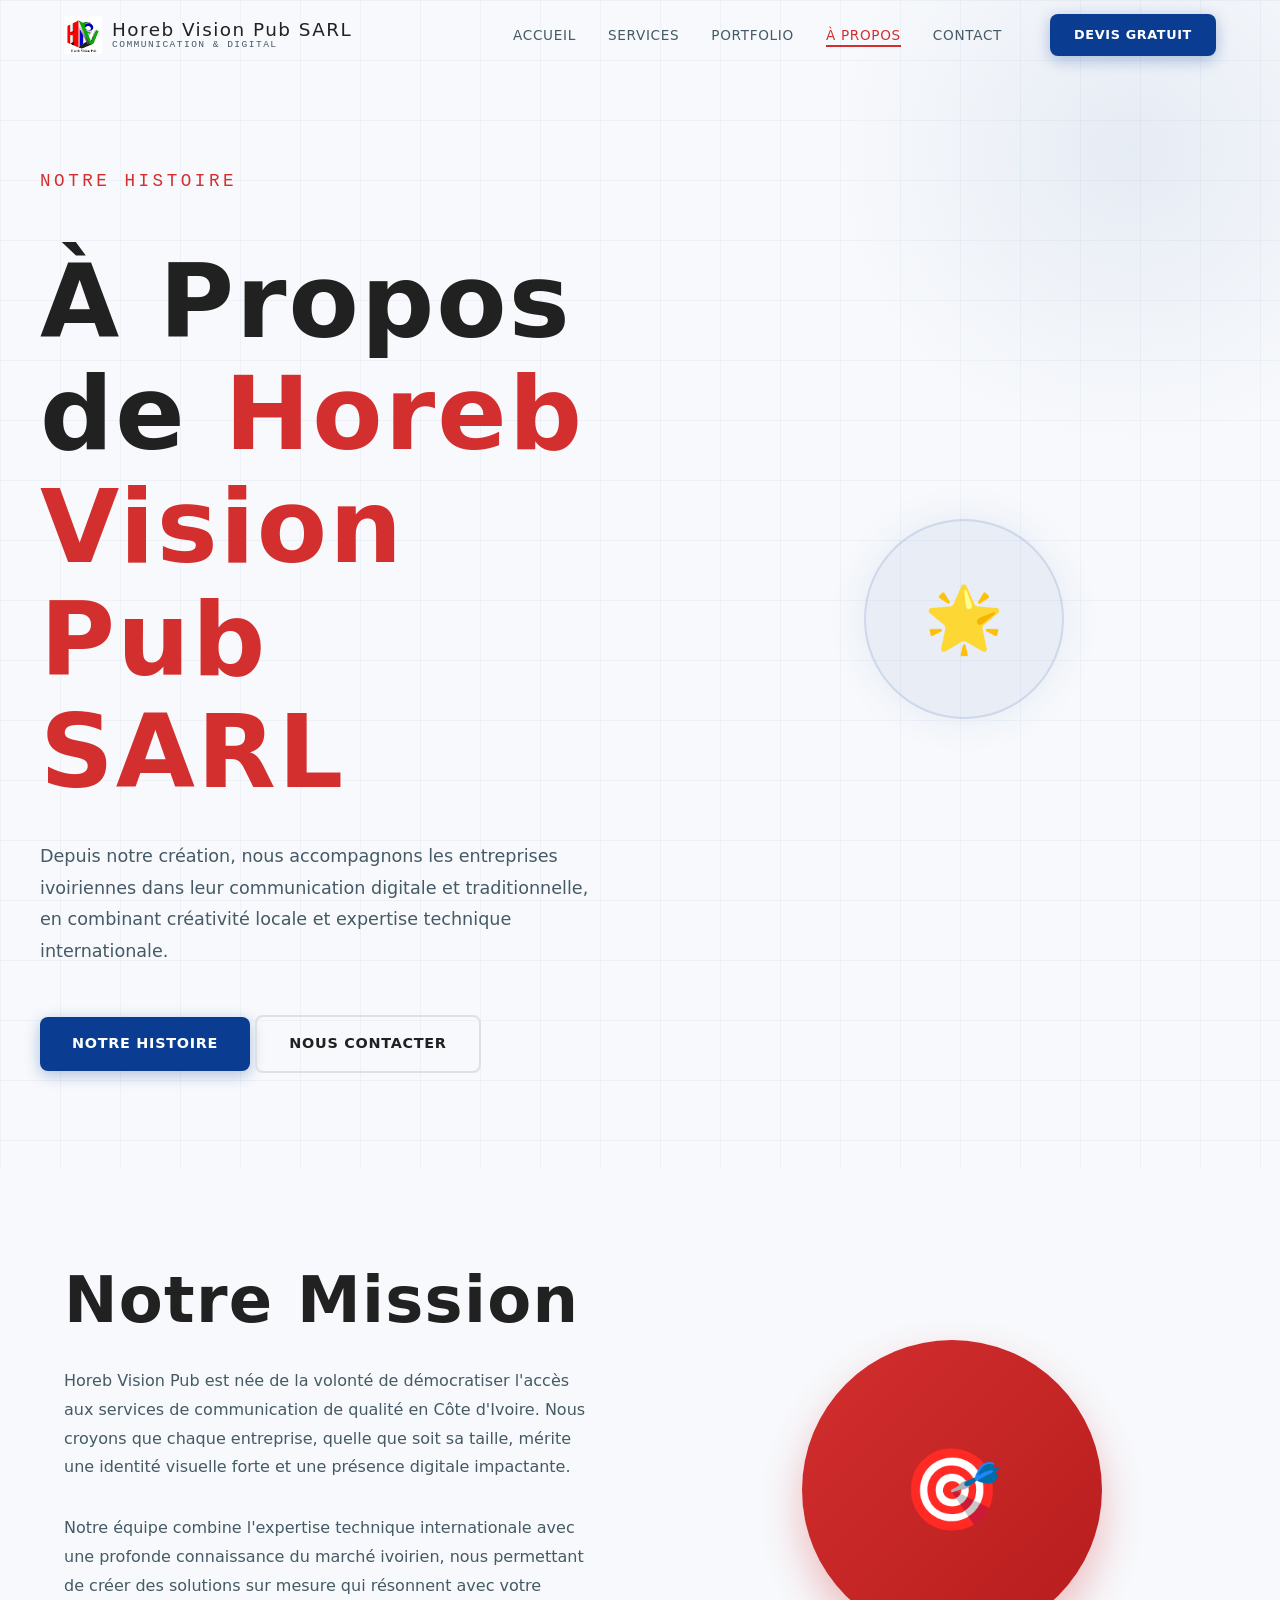
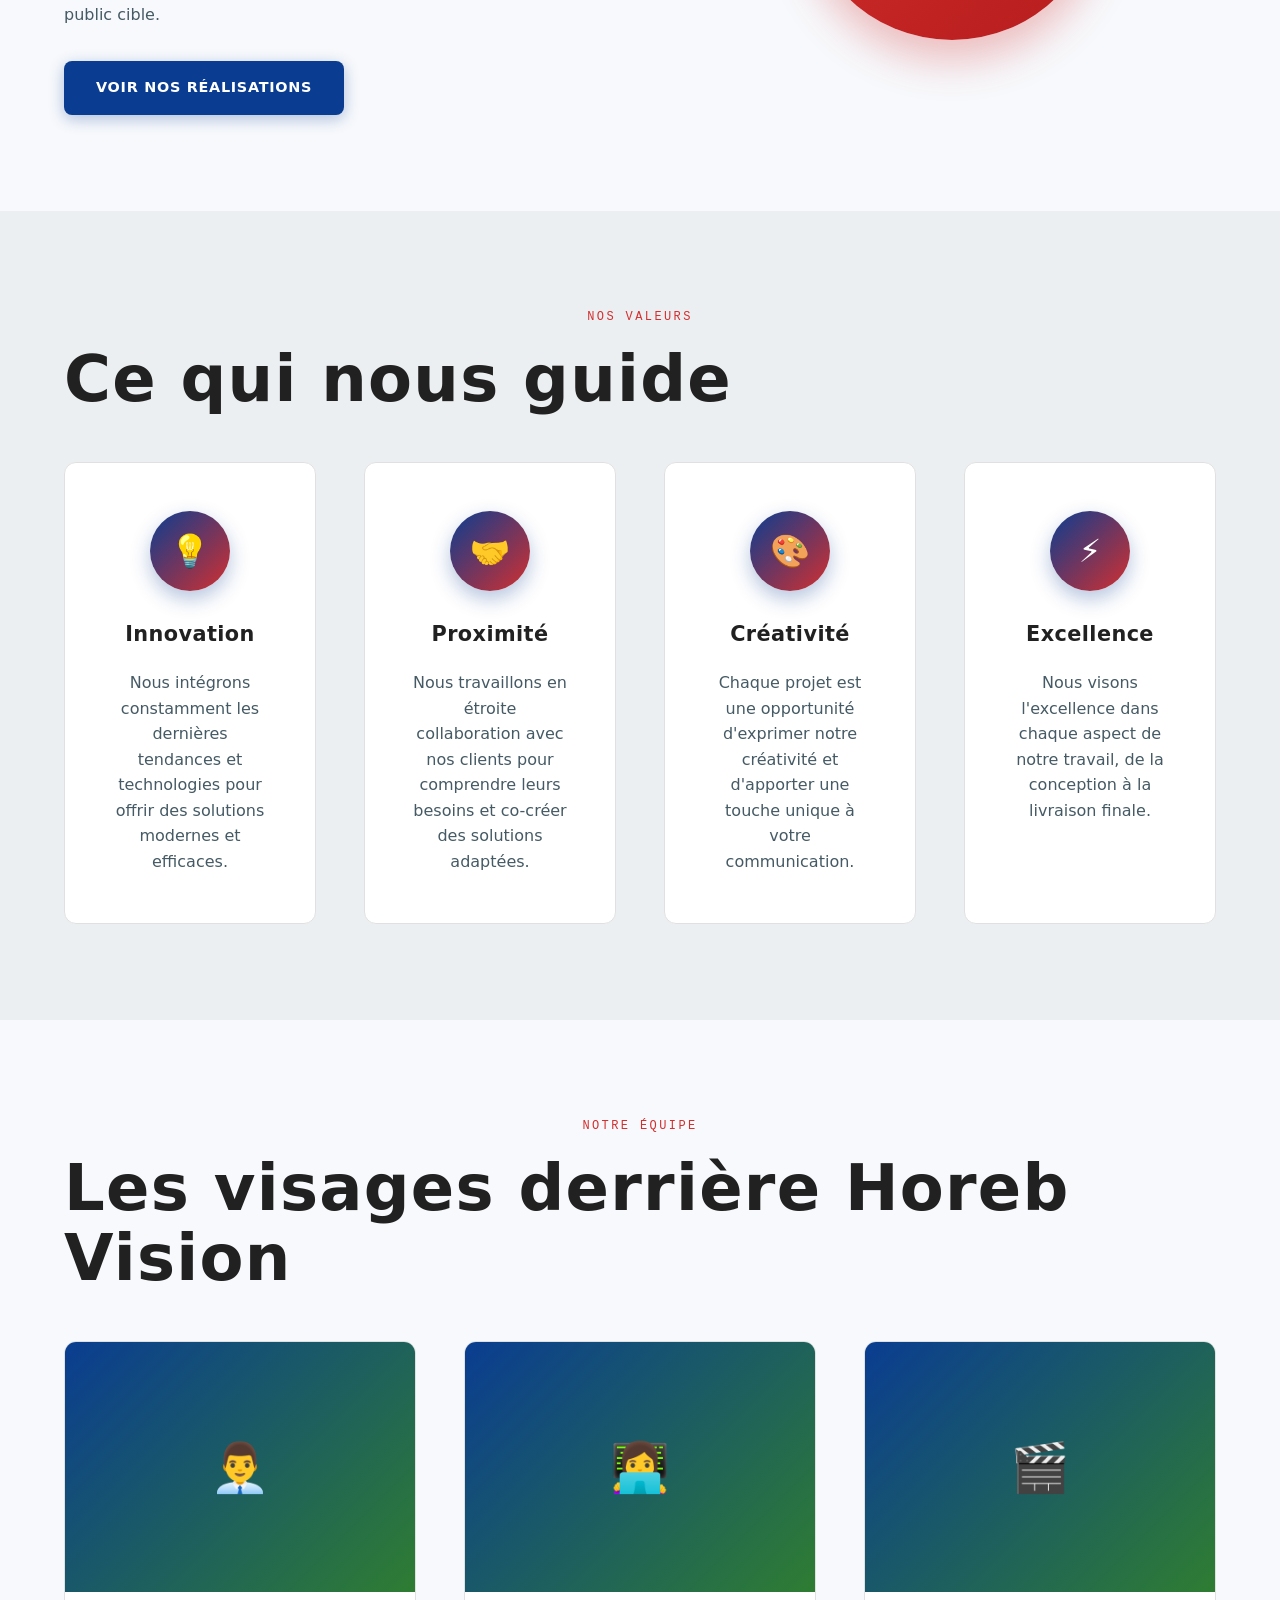
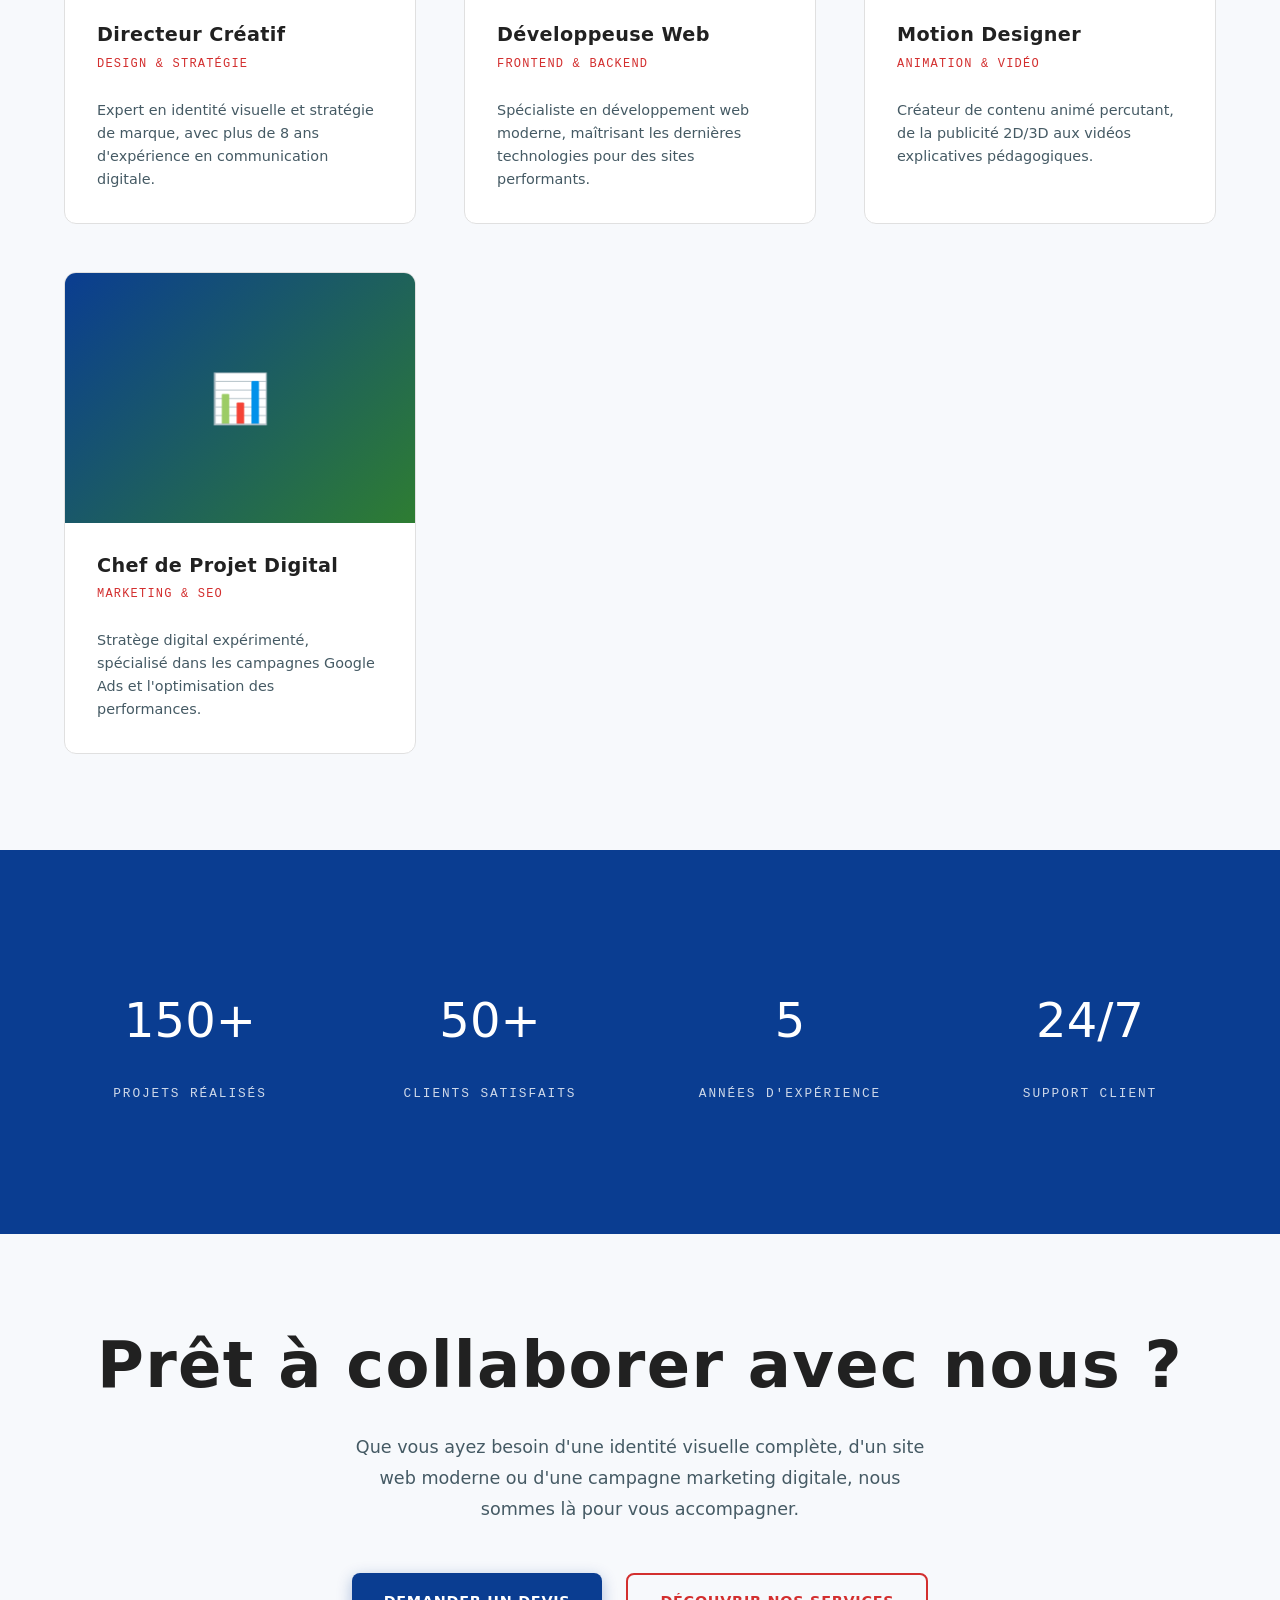
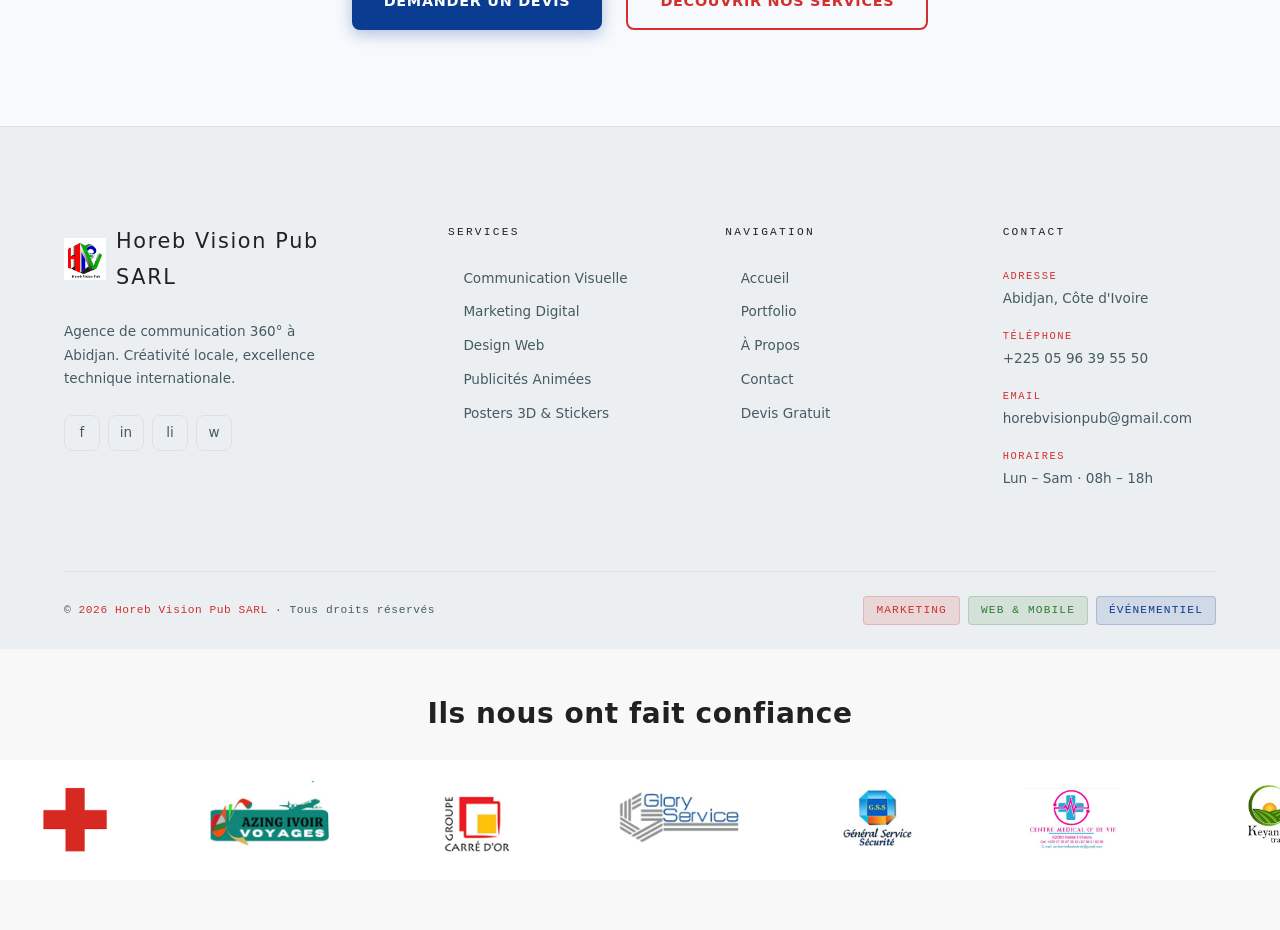
==== commit 5e4ef562: "ajout de media et nouvelle typo" ====
--- a/a-propos.html
+++ b/a-propos.html
@@ -5,7 +5,6 @@
   <meta name="viewport" content="width=device-width, initial-scale=1.0">
   <title>Horeb Vision Pub — À Propos · Abidjan</title>
   <meta name="description" content="Découvrez Horeb Vision Pub : agence de communication 360° à Abidjan spécialisée en design graphique, marketing digital et création de contenu.">
-  <link href="https://fonts.googleapis.com/css2?family=Bebas+Neue&family=Outfit:wght@300;400;500;600;700;900&family=DM+Mono:wght@400;500&display=swap" rel="stylesheet">
   <style>
 /* ============================================
    VARIABLES CSS — HOREB VISION PUB
@@ -41,9 +40,9 @@
   --hvp-gradient-tri:   linear-gradient(135deg, rgba(46,125,50,.3), rgba(10,61,145,.3), rgba(211,47,47,.3));
 
   /* ── TYPOGRAPHIE ── */
-  --font-display: 'Bebas Neue', sans-serif;   /* Titres grands, headers */
-  --font-body:    'Outfit', sans-serif;        /* Texte courant */
-  --font-mono:    'DM Mono', monospace;        /* Labels, codes */
+  --font-display: system-ui, -apple-system, BlinkMacSystemFont, "Segoe UI", sans-serif;   /* Titres grands, headers */
+  --font-body:    system-ui, -apple-system, BlinkMacSystemFont, "Segoe UI", sans-serif;   /* Texte courant */
+  --font-mono:    ui-monospace, SFMono-Regular, Menlo, Monaco, Consolas, "Liberation Mono", "Courier New", monospace;   /* Labels, codes */
 
   /* ── ESPACEMENTS (grille de 8px) ── */
   --space-xs:   8px;
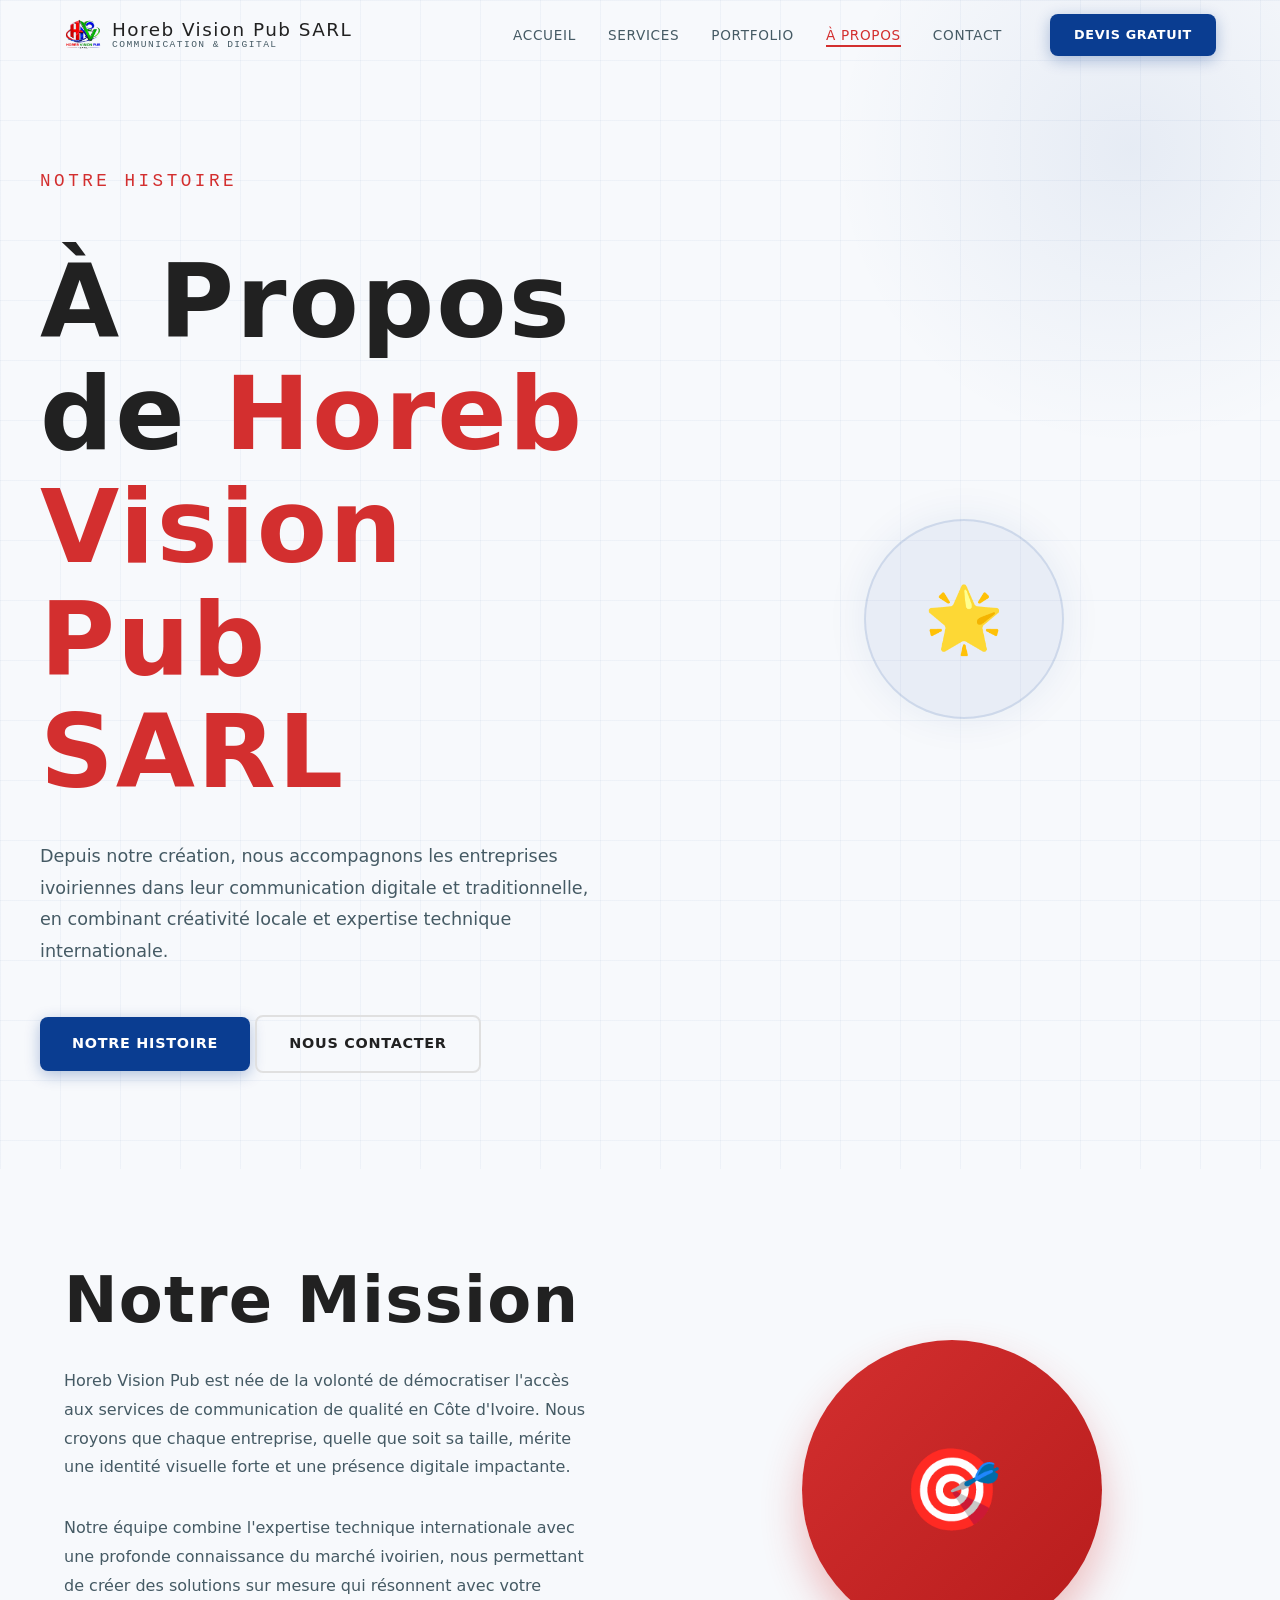
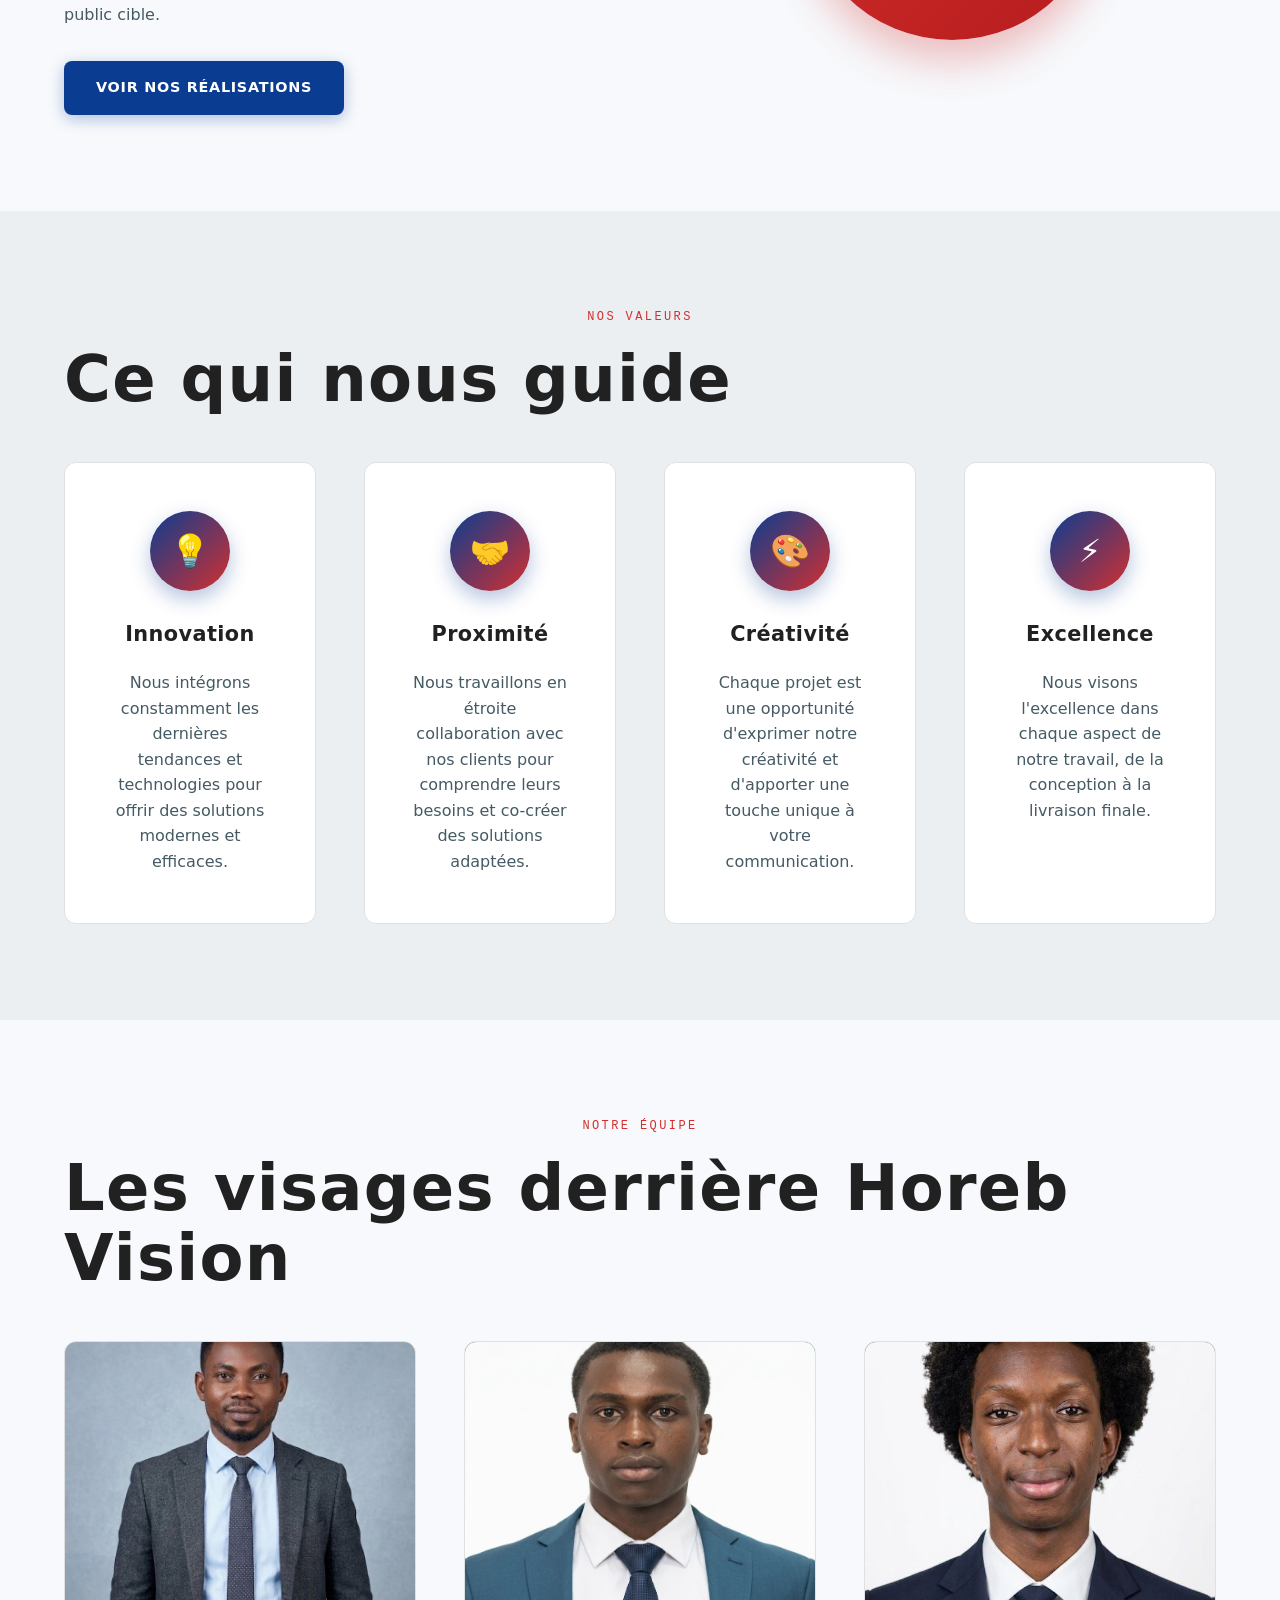
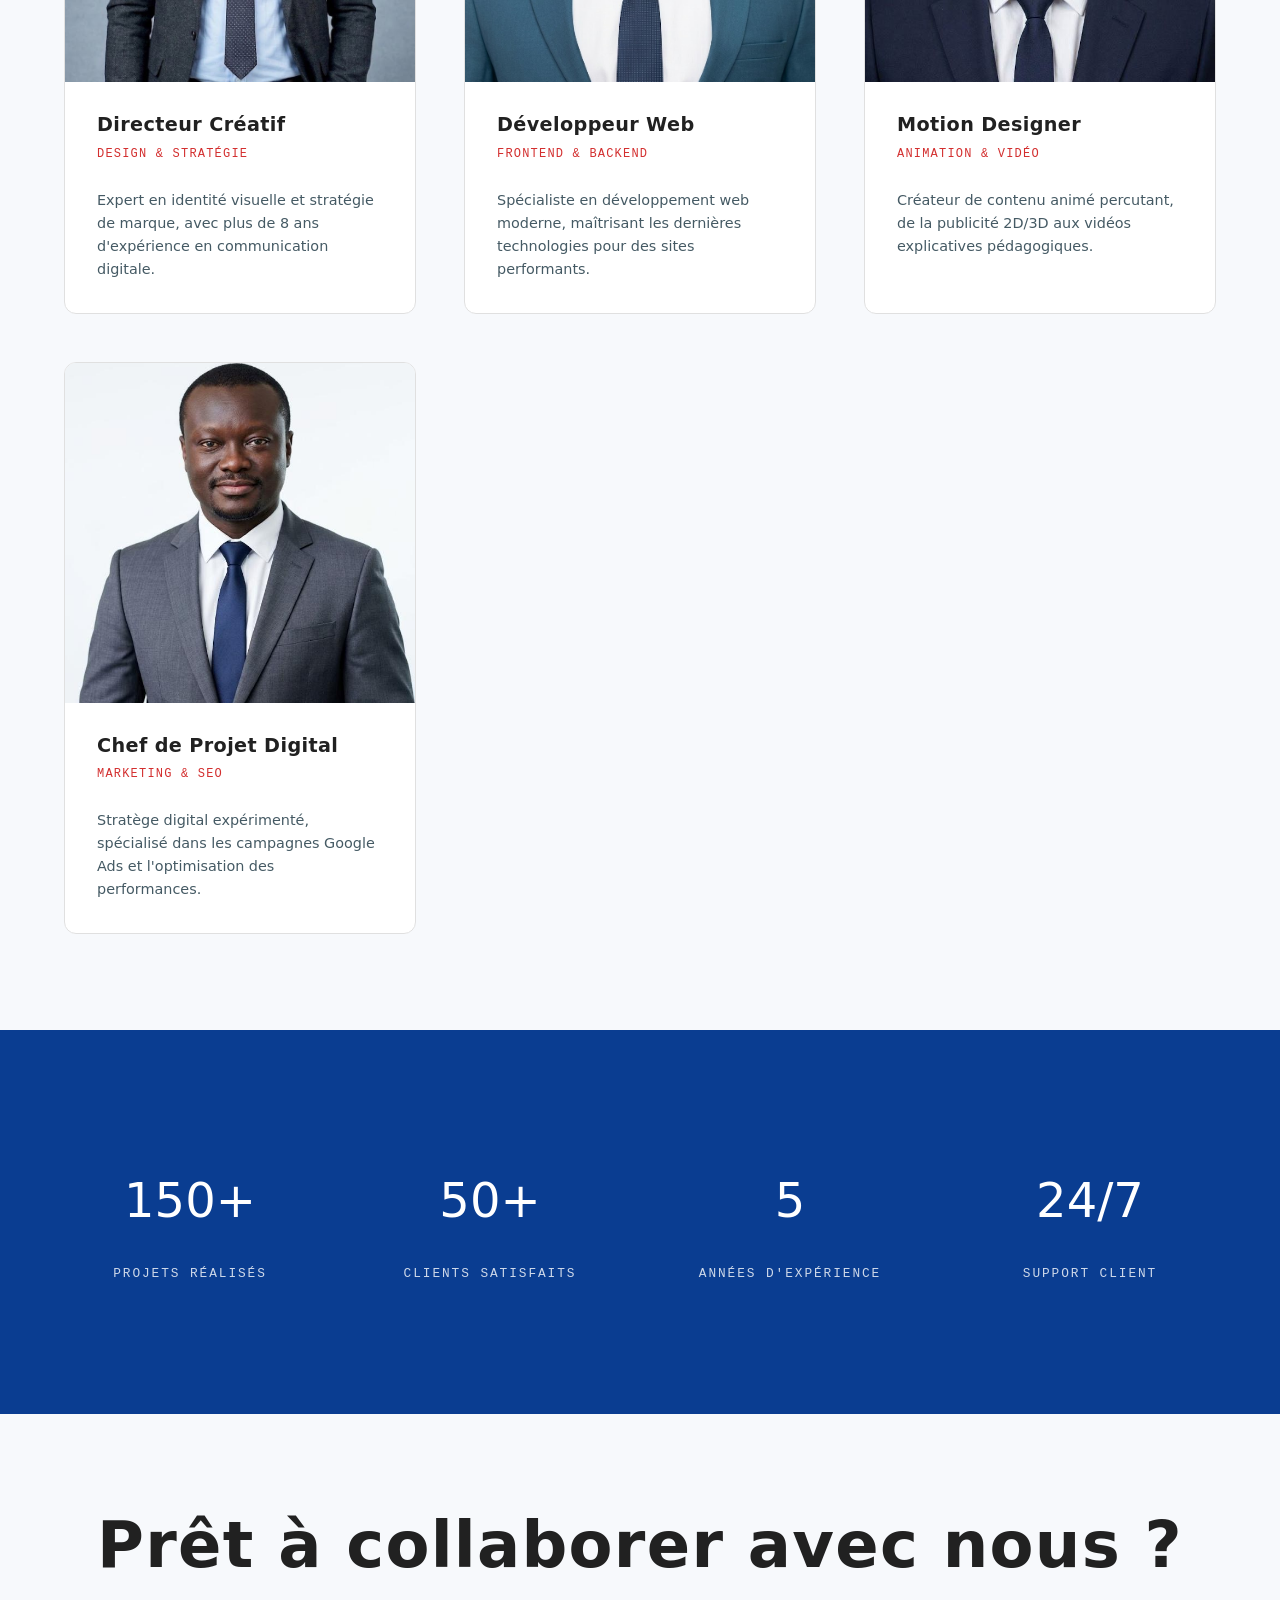
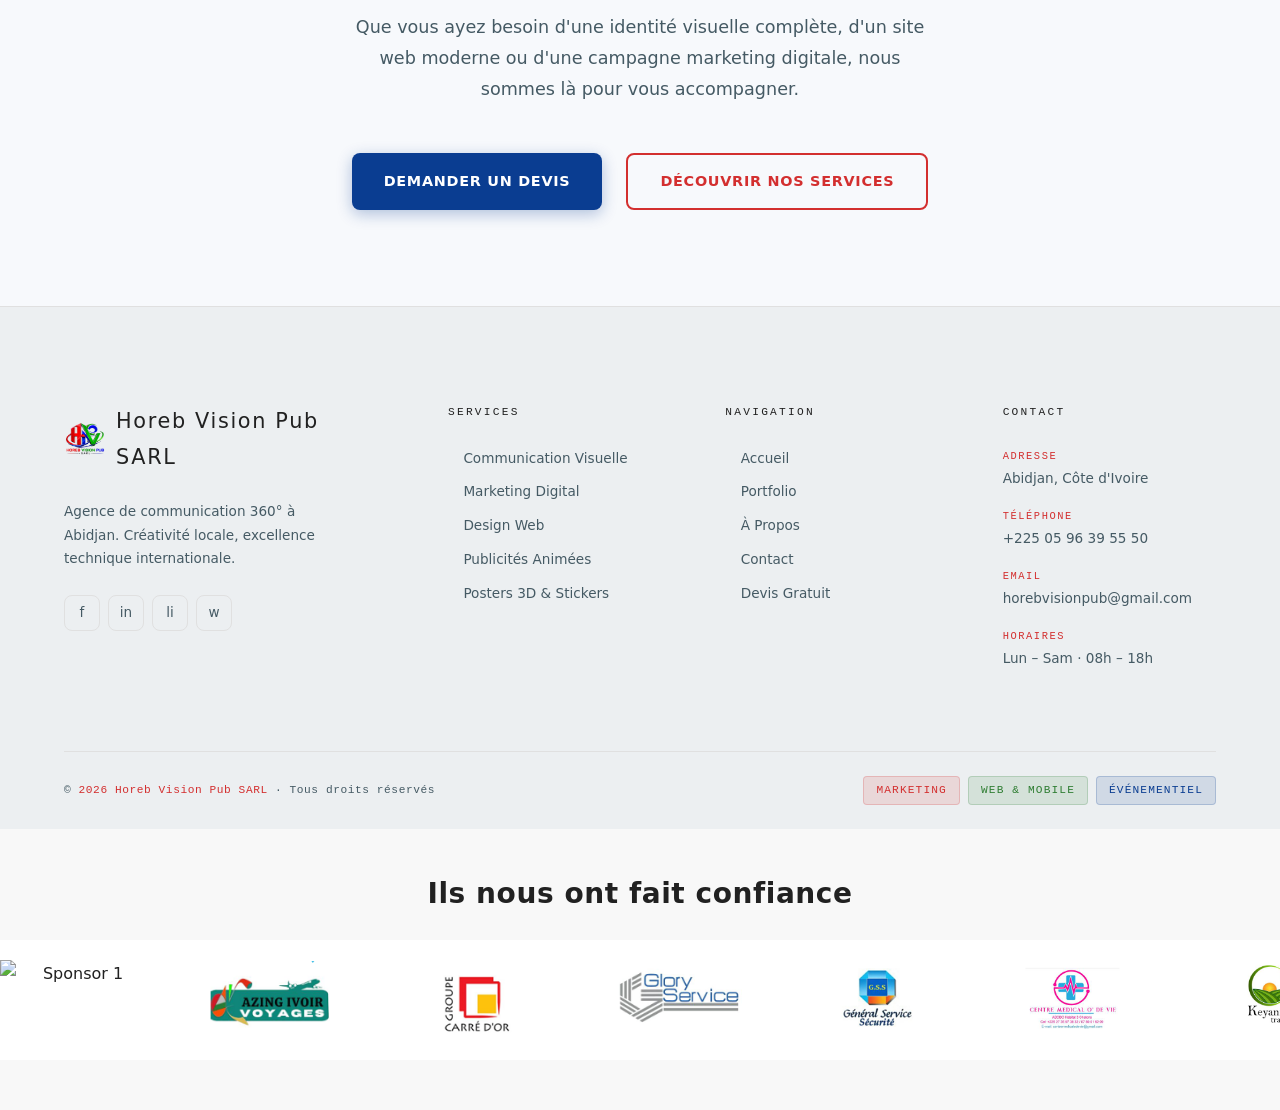
==== commit 9e9d1ec0: "ajout du personnel et fonctionnalité contacte mis à jour" ====
--- a/a-propos.html
+++ b/a-propos.html
@@ -693,7 +693,7 @@
 .navbar-logo-icon {
   width: 38px;
   height: 38px;
-  background: var(--primary);
+  background: none;
   border-radius: var(--radius-md);
   display: flex;
   align-items: center;
@@ -792,6 +792,7 @@
   cursor: pointer;
   background: none;
   border: none;
+  z-index: 1001;
 }
 
 .navbar-burger span {
@@ -833,6 +834,7 @@
   transform: translateY(-10px);
   opacity: 0;
   transition: all var(--transition-base);
+  z-index: 1000;
 }
 
 .navbar-mobile.open {
@@ -905,7 +907,7 @@
 .footer-logo-icon {
   width: 42px;
   height: 42px;
-  background: var(--primary);
+  background: none;
   border-radius: var(--radius-md);
   display: flex;
   align-items: center;
@@ -1327,7 +1329,7 @@
 
 .about-team-photo {
   width: 100%;
-  height: 250px;
+  height: 340px;
   background: linear-gradient(135deg, var(--primary), var(--accent));
   display: flex;
   align-items: center;
@@ -1477,8 +1479,8 @@
 
 <nav class="navbar">
   <div class="container navbar-inner">
-    <a href="horeb-vision-complete.html" class="navbar-logo">
-      <div class="navbar-logo-icon"><img src="WhatsApp Image 2026-05-04 at 12.22.53.jpeg" alt="logo"></div>
+    <a href="index.html" class="navbar-logo">
+      <div class="navbar-logo-icon"><img src="logohoreb.png" alt="logo"></div>
       <div class="navbar-logo-text">
         <span class="navbar-logo-name">Horeb Vision Pub SARL</span>
         <span class="navbar-logo-sub">Communication & Digital</span>
@@ -1486,7 +1488,7 @@
     </a>
     <div class="navbar-menu">
       <ul class="navbar-links">
-        <li><a href="horeb-vision-complete.html" class="navbar-link">Accueil</a></li>
+        <li><a href="index.html" class="navbar-link">Accueil</a></li>
         <li><a href="services.html" class="navbar-link">Services</a></li>
         <li><a href="portfolio.html" class="navbar-link">Portfolio</a></li>
         <li><a href="a-propos.html" class="navbar-link active">À Propos</a></li>
@@ -1494,14 +1496,14 @@
       </ul>
       <a href="contact.html" class="btn btn-primary navbar-cta">Devis Gratuit</a>
     </div>
-    <button class="navbar-burger" aria-label="Ouvrir le menu">
+    <button type="button" class="navbar-burger" aria-label="Ouvrir le menu" aria-expanded="false">
       <span></span><span></span><span></span>
     </button>
   </div>
 </nav>
 
 <div class="navbar-mobile">
-  <a href="horeb-vision-complete.html" class="navbar-mobile-link">Accueil</a>
+  <a href="index.html" class="navbar-mobile-link">Accueil</a>
   <a href="services.html" class="navbar-mobile-link">Services</a>
   <a href="portfolio.html" class="navbar-mobile-link">Portfolio</a>
   <a href="a-propos.html" class="navbar-mobile-link">À Propos</a>
@@ -1577,7 +1579,7 @@
     <h2 class="section-title">Les visages derrière Horeb Vision</h2>
     <div class="about-team-grid">
       <div class="about-team-member" data-animate>
-        <div class="about-team-photo">👨‍💼</div>
+        <div class="about-team-photo"><img src="medias/directeurcreatif.jpeg" alt=""></div>
         <div class="about-team-content">
           <h3 class="about-team-name">Directeur Créatif</h3>
           <p class="about-team-role">Design & Stratégie</p>
@@ -1585,15 +1587,15 @@
         </div>
       </div>
       <div class="about-team-member" data-animate>
-        <div class="about-team-photo">👩‍💻</div>
+        <div class="about-team-photo"><img src="medias/developpeur.png" alt=""></div>
         <div class="about-team-content">
-          <h3 class="about-team-name">Développeuse Web</h3>
+          <h3 class="about-team-name">Développeur Web</h3>
           <p class="about-team-role">Frontend & Backend</p>
           <p class="about-team-desc">Spécialiste en développement web moderne, maîtrisant les dernières technologies pour des sites performants.</p>
         </div>
       </div>
       <div class="about-team-member" data-animate>
-        <div class="about-team-photo">🎬</div>
+        <div class="about-team-photo"><img src="medias/motion.jpeg" alt=""></div>
         <div class="about-team-content">
           <h3 class="about-team-name">Motion Designer</h3>
           <p class="about-team-role">Animation & Vidéo</p>
@@ -1601,7 +1603,7 @@
         </div>
       </div>
       <div class="about-team-member" data-animate>
-        <div class="about-team-photo">📊</div>
+        <div class="about-team-photo"><img src="medias/chefdeprojet.png" alt=""></div>
         <div class="about-team-content">
           <h3 class="about-team-name">Chef de Projet Digital</h3>
           <p class="about-team-role">Marketing & SEO</p>
@@ -1651,7 +1653,7 @@
     <div class="footer-top">
       <div class="footer-brand-col">
         <div class="footer-logo">
-          <div class="footer-logo-icon"><img src="WhatsApp Image 2026-05-04 at 12.22.53.jpeg" alt="logo"></div>
+          <div class="footer-logo-icon"><img src="logohoreb.png" alt="logo"></div>
           <div class="footer-logo-name">Horeb Vision Pub SARL</div>
         </div>
         <p class="footer-desc">Agence de communication 360° à Abidjan. Créativité locale, excellence technique internationale.</p>
@@ -1675,7 +1677,7 @@
       <div>
         <p class="footer-col-title">Navigation</p>
         <div class="footer-links">
-          <a href="horeb-vision-complete.html" class="footer-link">Accueil</a>
+          <a href="index.html" class="footer-link">Accueil</a>
           <a href="portfolio.html" class="footer-link">Portfolio</a>
           <a href="a-propos.html" class="footer-link">À Propos</a>
           <a href="contact.html" class="footer-link">Contact</a>
@@ -1777,6 +1779,7 @@
     burger.addEventListener('click', () => {
       burger.classList.toggle('open');
       mobileMenu.classList.toggle('open');
+      burger.setAttribute('aria-expanded', burger.classList.contains('open'));
     });
 
     // Fermer le menu si on clique sur un lien
@@ -1785,6 +1788,7 @@
       link.addEventListener('click', () => {
         burger.classList.remove('open');
         mobileMenu.classList.remove('open');
+        burger.setAttribute('aria-expanded', 'false');
       });
     });
   }
@@ -1792,7 +1796,7 @@
   // ══════════════════════════════════════════
   // 3. LIEN ACTIF — Marquer la page courante
   // ══════════════════════════════════════════
-  const currentPage = window.location.pathname.split('/').pop() || 'horeb-vision-complete.html';
+  const currentPage = window.location.pathname.split('/').pop() || 'index.html';
   const navLinks = document.querySelectorAll('.navbar-link');
 
   navLinks.forEach(link => {
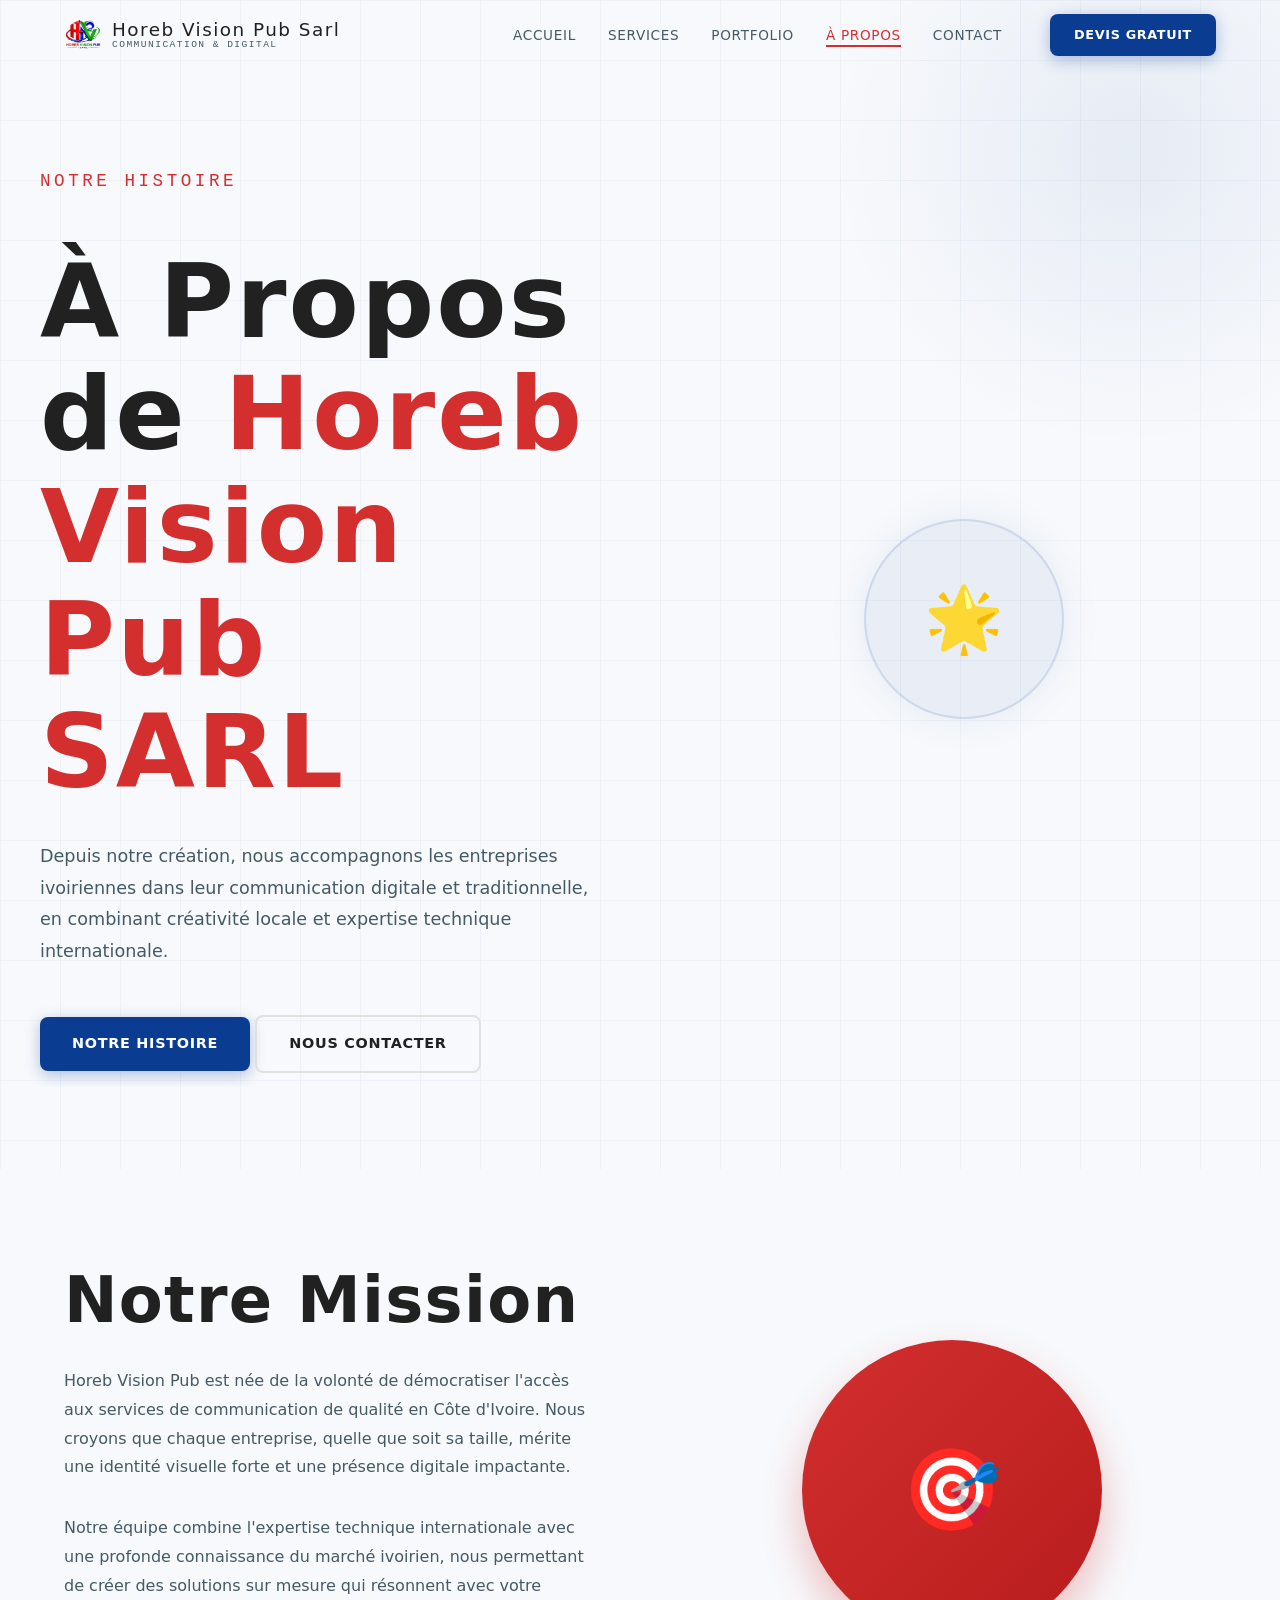
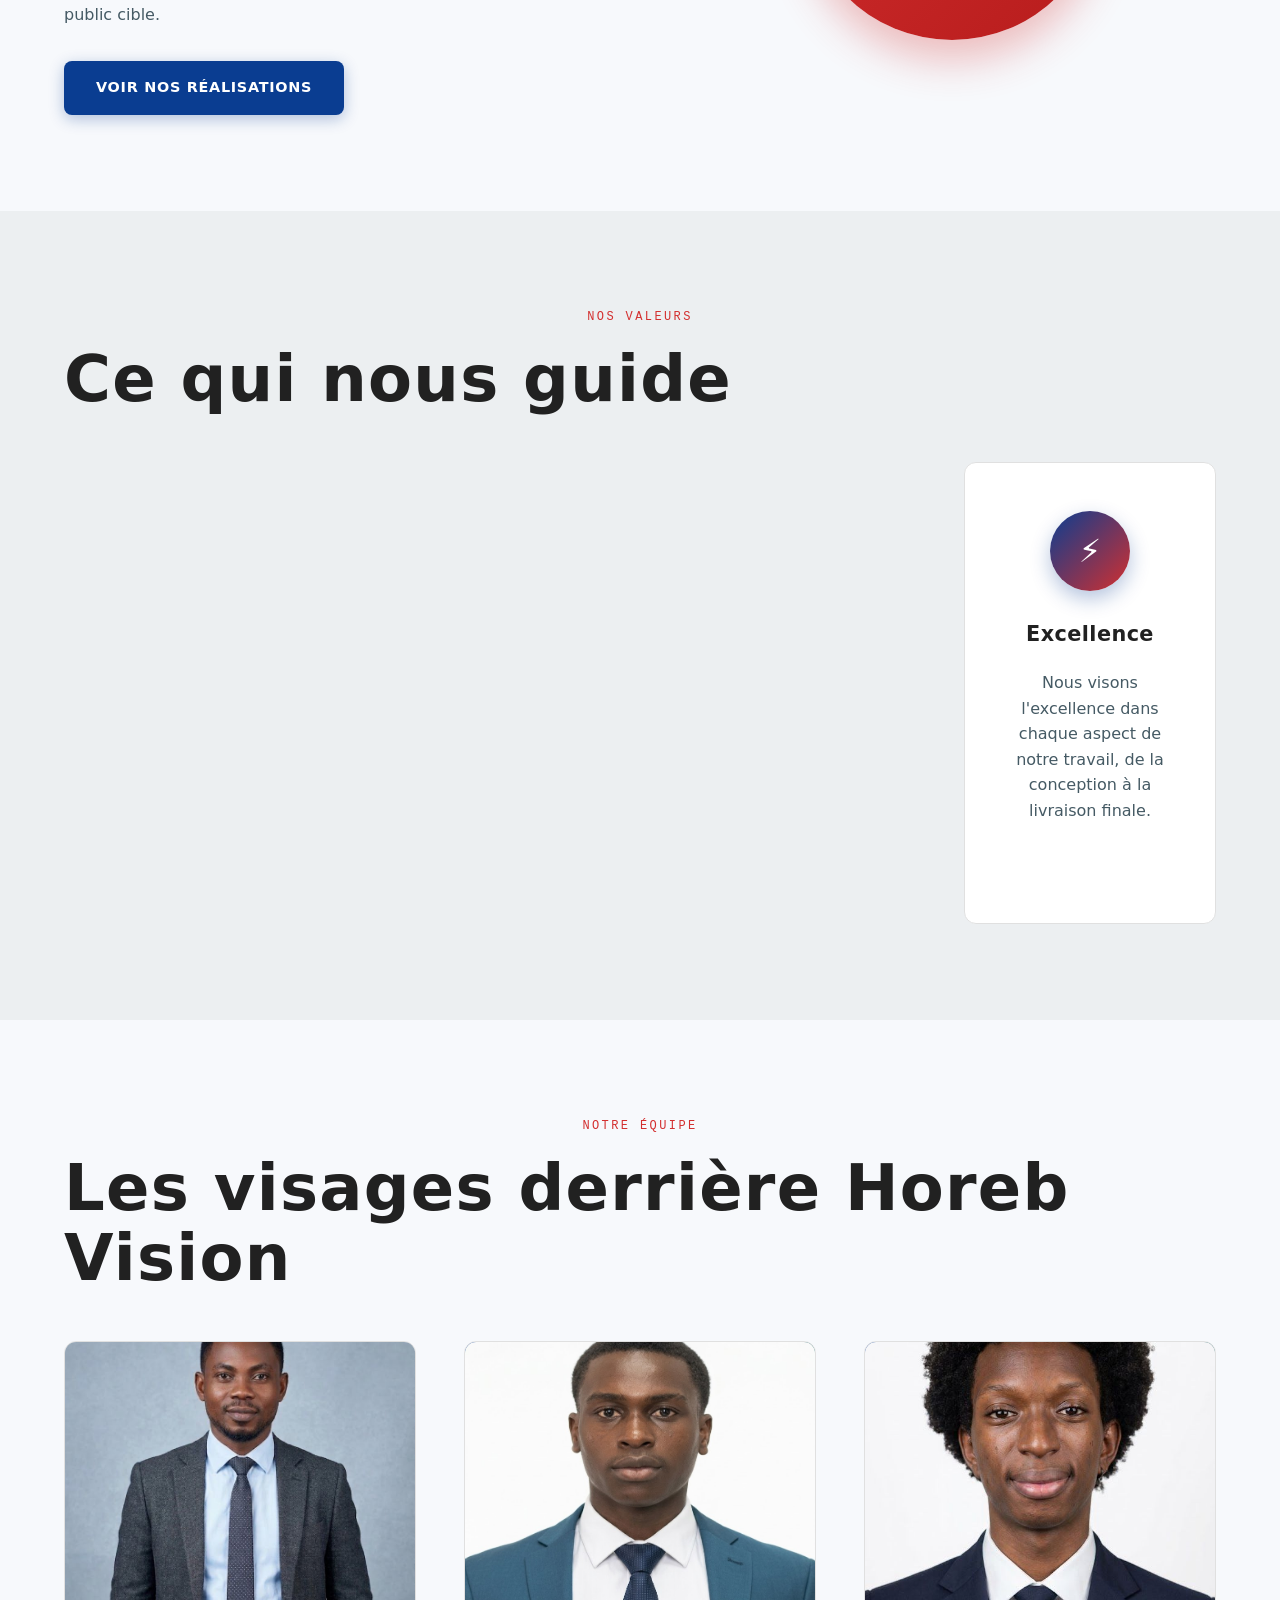
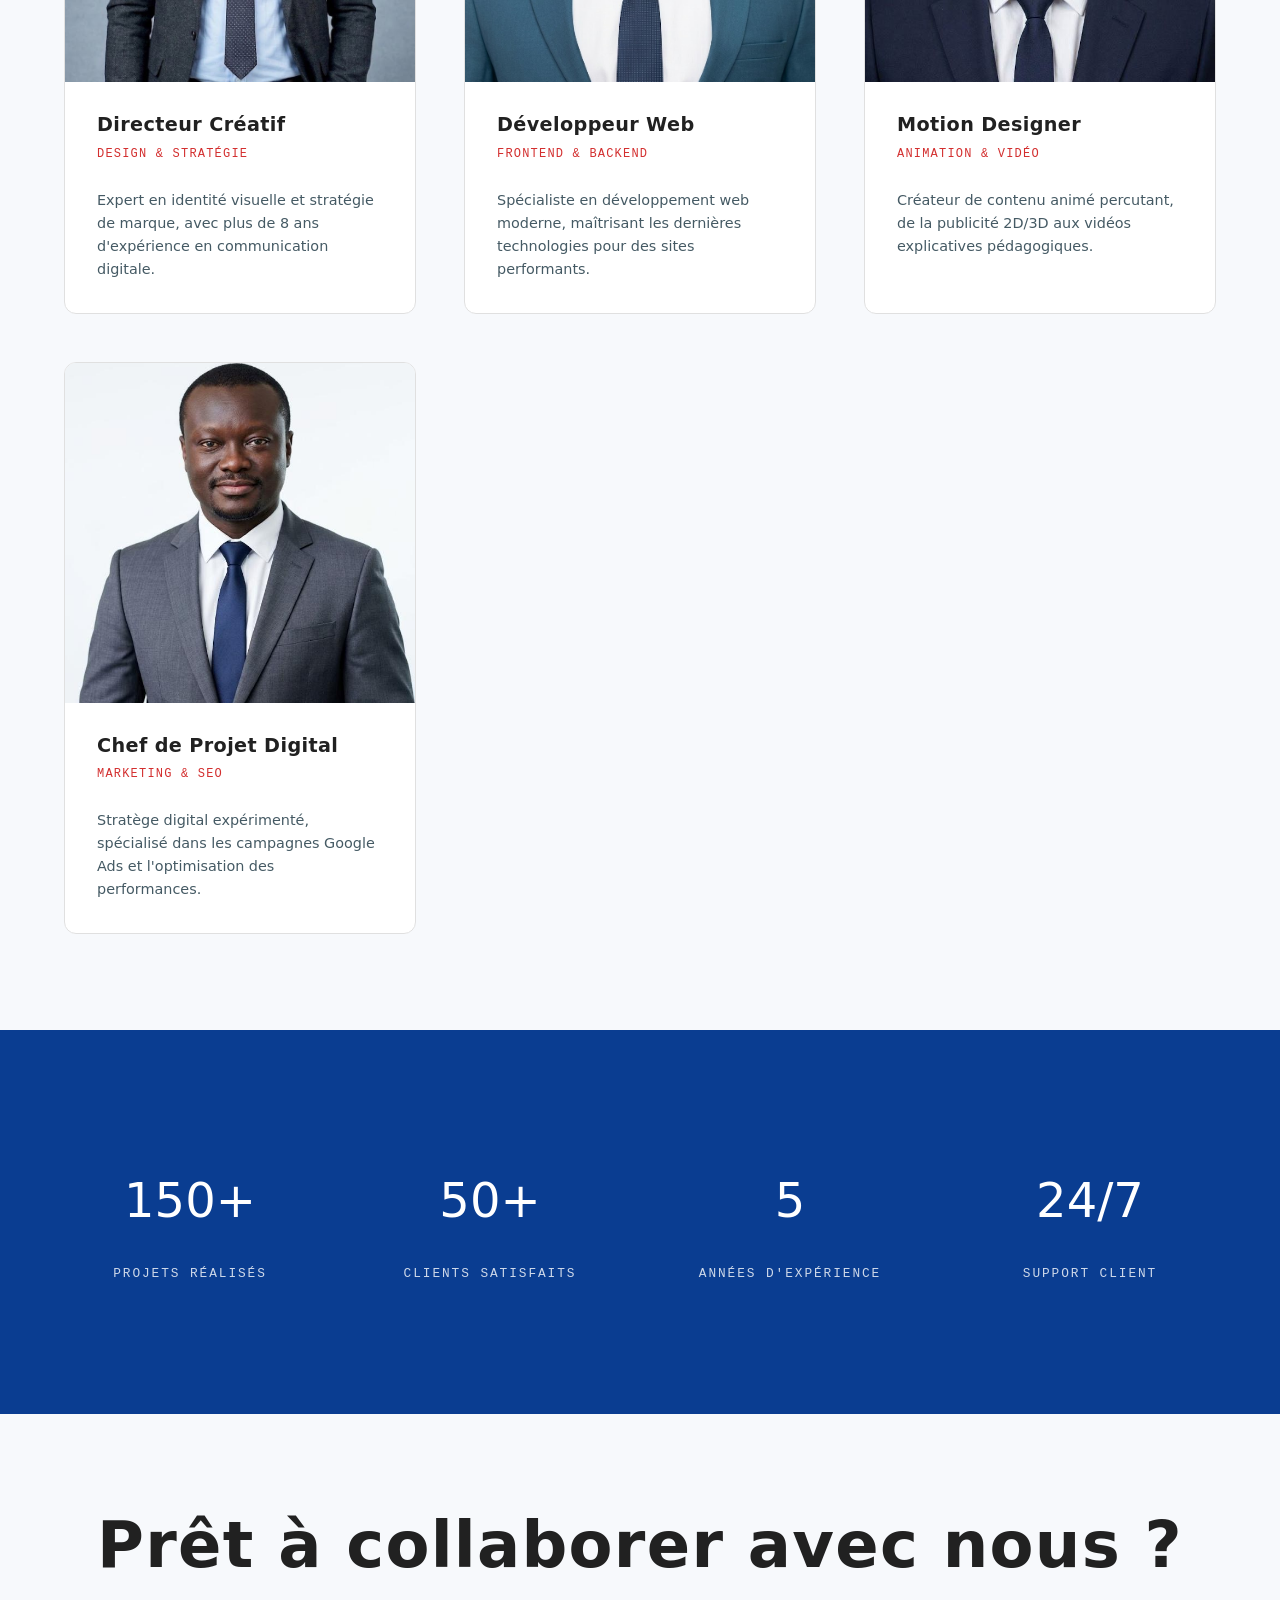
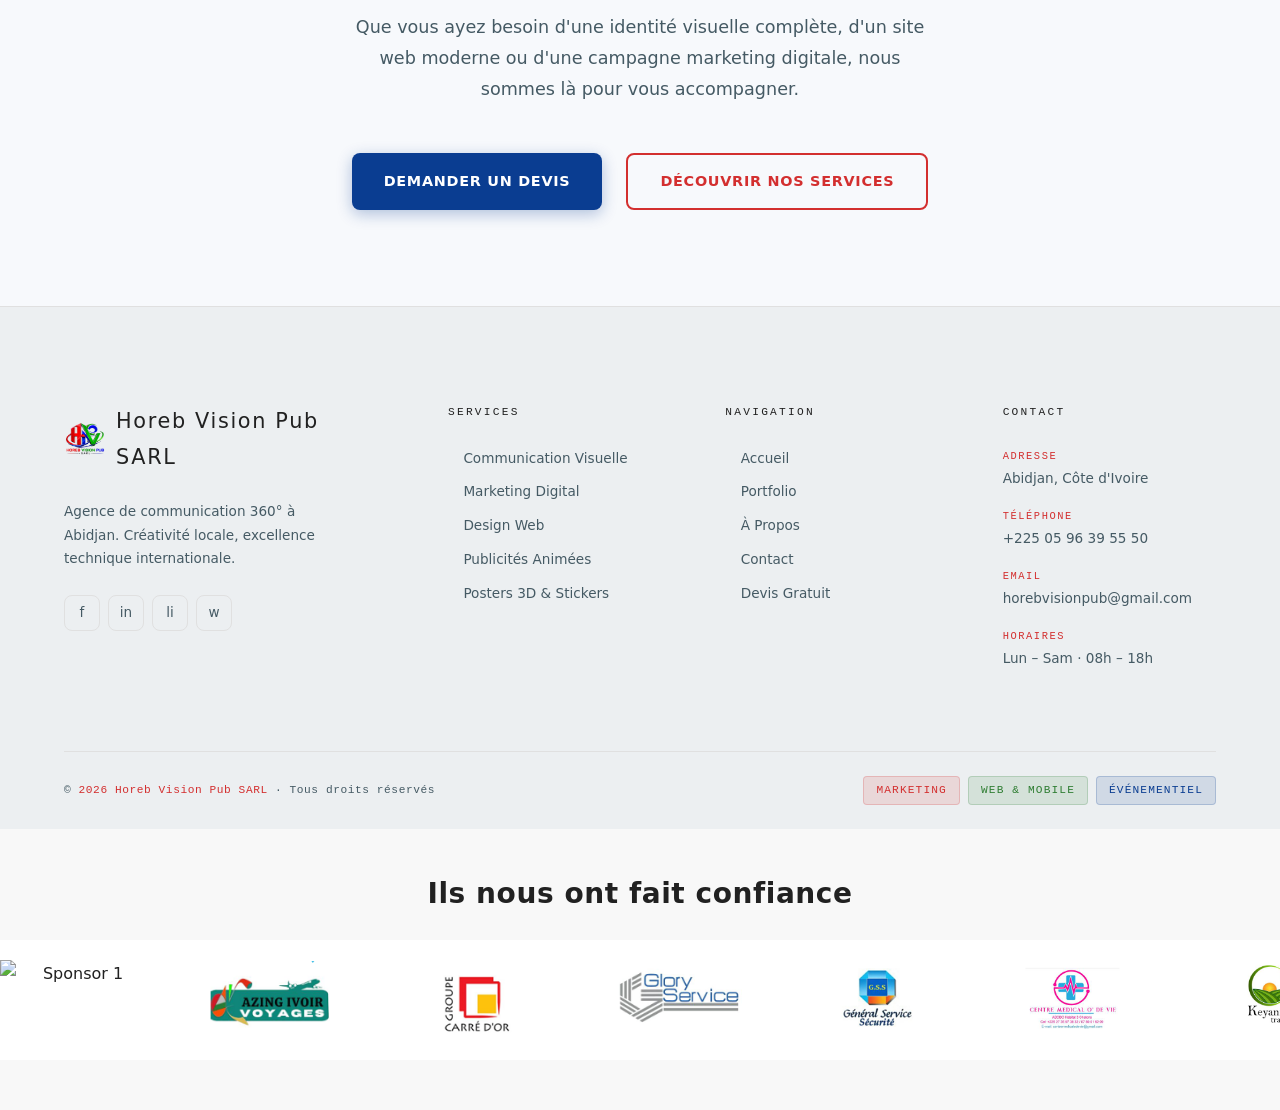
==== commit 1839739a: "feat: uniformisation de la navbar sur toutes les pages" ====
--- a/a-propos.html
+++ b/a-propos.html
@@ -1480,19 +1480,19 @@
 <nav class="navbar">
   <div class="container navbar-inner">
     <a href="index.html" class="navbar-logo">
-      <div class="navbar-logo-icon"><img src="logohoreb.png" alt="logo"></div>
+      <div class="navbar-logo-icon"><img src="logohoreb.png" alt=""></div>
       <div class="navbar-logo-text">
-        <span class="navbar-logo-name">Horeb Vision Pub SARL</span>
+        <span class="navbar-logo-name">Horeb Vision Pub Sarl</span>
         <span class="navbar-logo-sub">Communication & Digital</span>
       </div>
     </a>
     <div class="navbar-menu">
       <ul class="navbar-links">
-        <li><a href="index.html" class="navbar-link">Accueil</a></li>
-        <li><a href="services.html" class="navbar-link">Services</a></li>
+        <li><a href="index.html"     class="navbar-link">Accueil</a></li>
+        <li><a href="services.html"  class="navbar-link">Services</a></li>
         <li><a href="portfolio.html" class="navbar-link">Portfolio</a></li>
-        <li><a href="a-propos.html" class="navbar-link active">À Propos</a></li>
-        <li><a href="contact.html" class="navbar-link">Contact</a></li>
+        <li><a href="a-propos.html"  class="navbar-link active">À Propos</a></li>
+        <li><a href="contact.html"   class="navbar-link">Contact</a></li>
       </ul>
       <a href="contact.html" class="btn btn-primary navbar-cta">Devis Gratuit</a>
     </div>
@@ -1503,12 +1503,12 @@
 </nav>
 
 <div class="navbar-mobile">
-  <a href="index.html" class="navbar-mobile-link">Accueil</a>
-  <a href="services.html" class="navbar-mobile-link">Services</a>
+  <a href="index.html"     class="navbar-mobile-link">Accueil</a>
+  <a href="services.html"  class="navbar-mobile-link">Services</a>
   <a href="portfolio.html" class="navbar-mobile-link">Portfolio</a>
-  <a href="a-propos.html" class="navbar-mobile-link">À Propos</a>
-  <a href="contact.html" class="navbar-mobile-link">Contact</a>
-  <a href="contact.html" class="btn btn-primary">Devis Gratuit</a>
+  <a href="a-propos.html"  class="navbar-mobile-link">À Propos</a>
+  <a href="contact.html"   class="navbar-mobile-link">Contact</a>
+  <a href="contact.html"   class="btn btn-primary">Devis Gratuit</a>
 </div>
 
 <section class="about-hero">
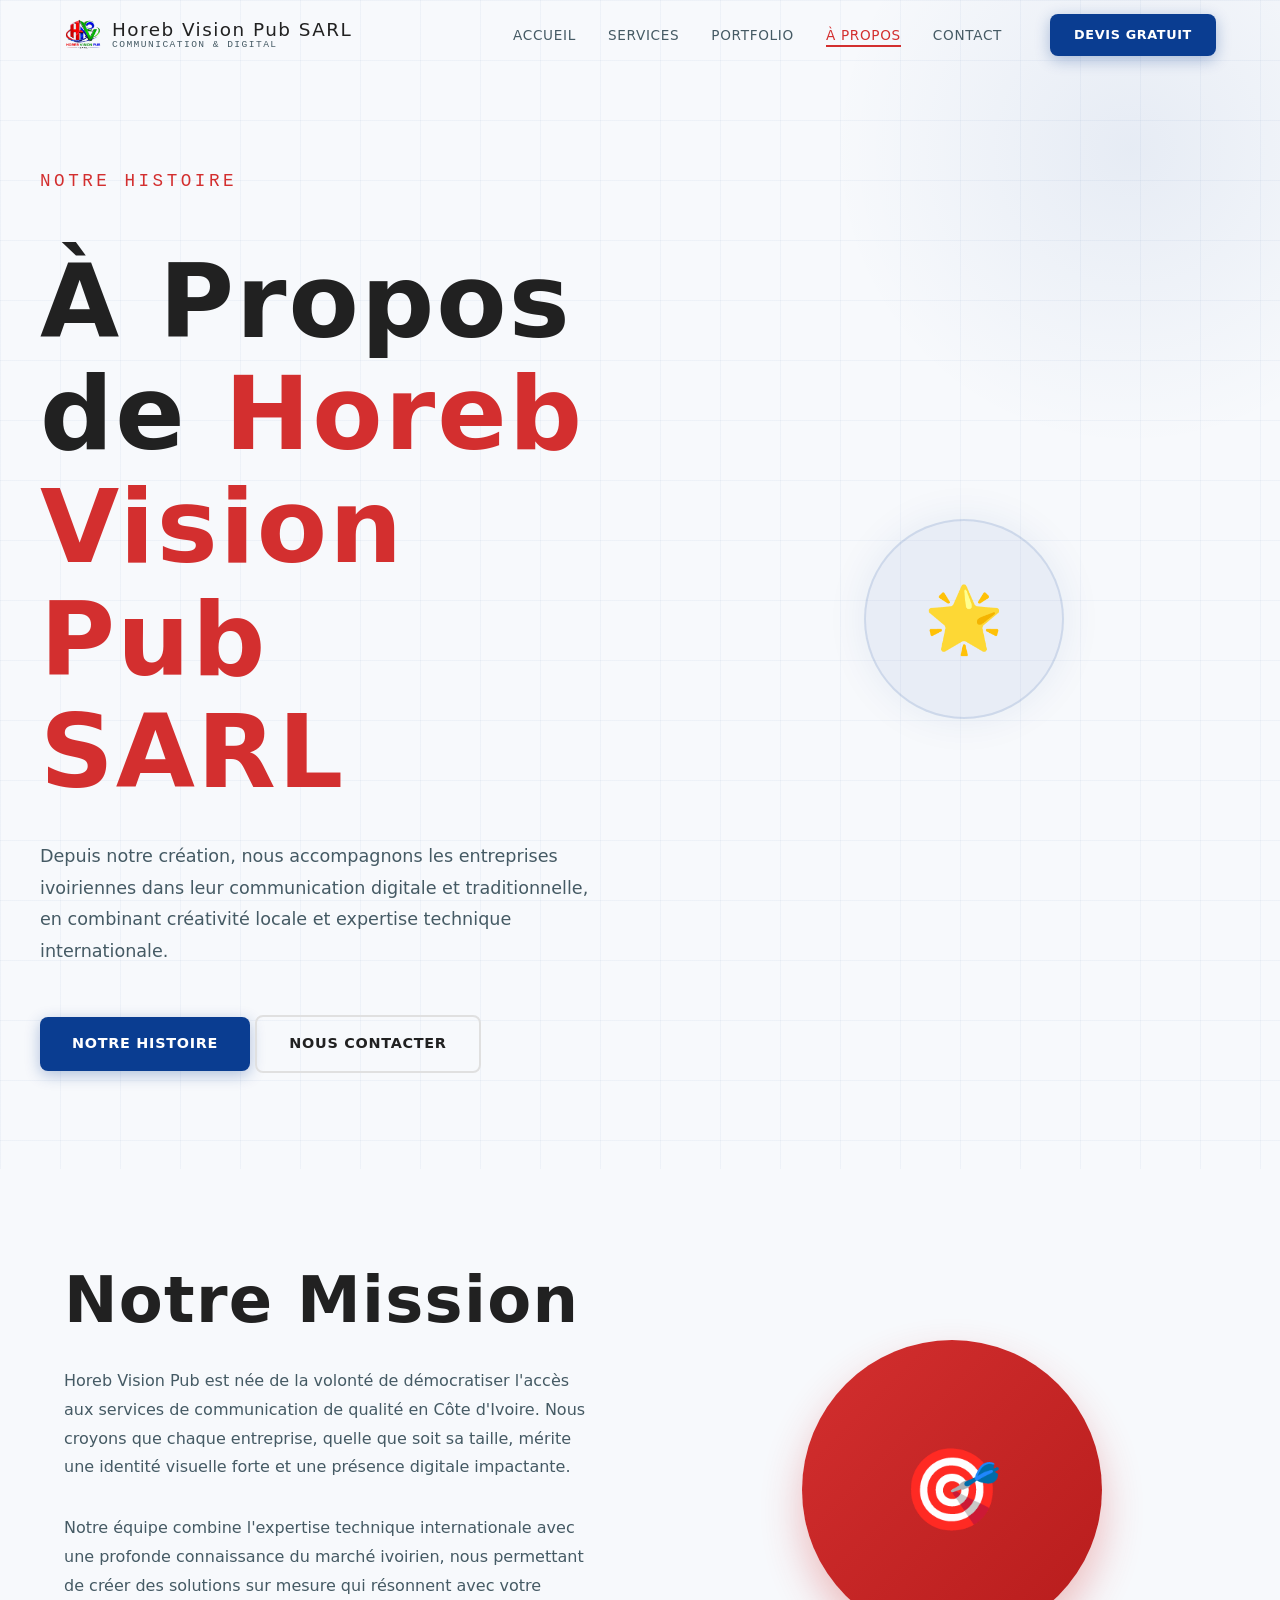
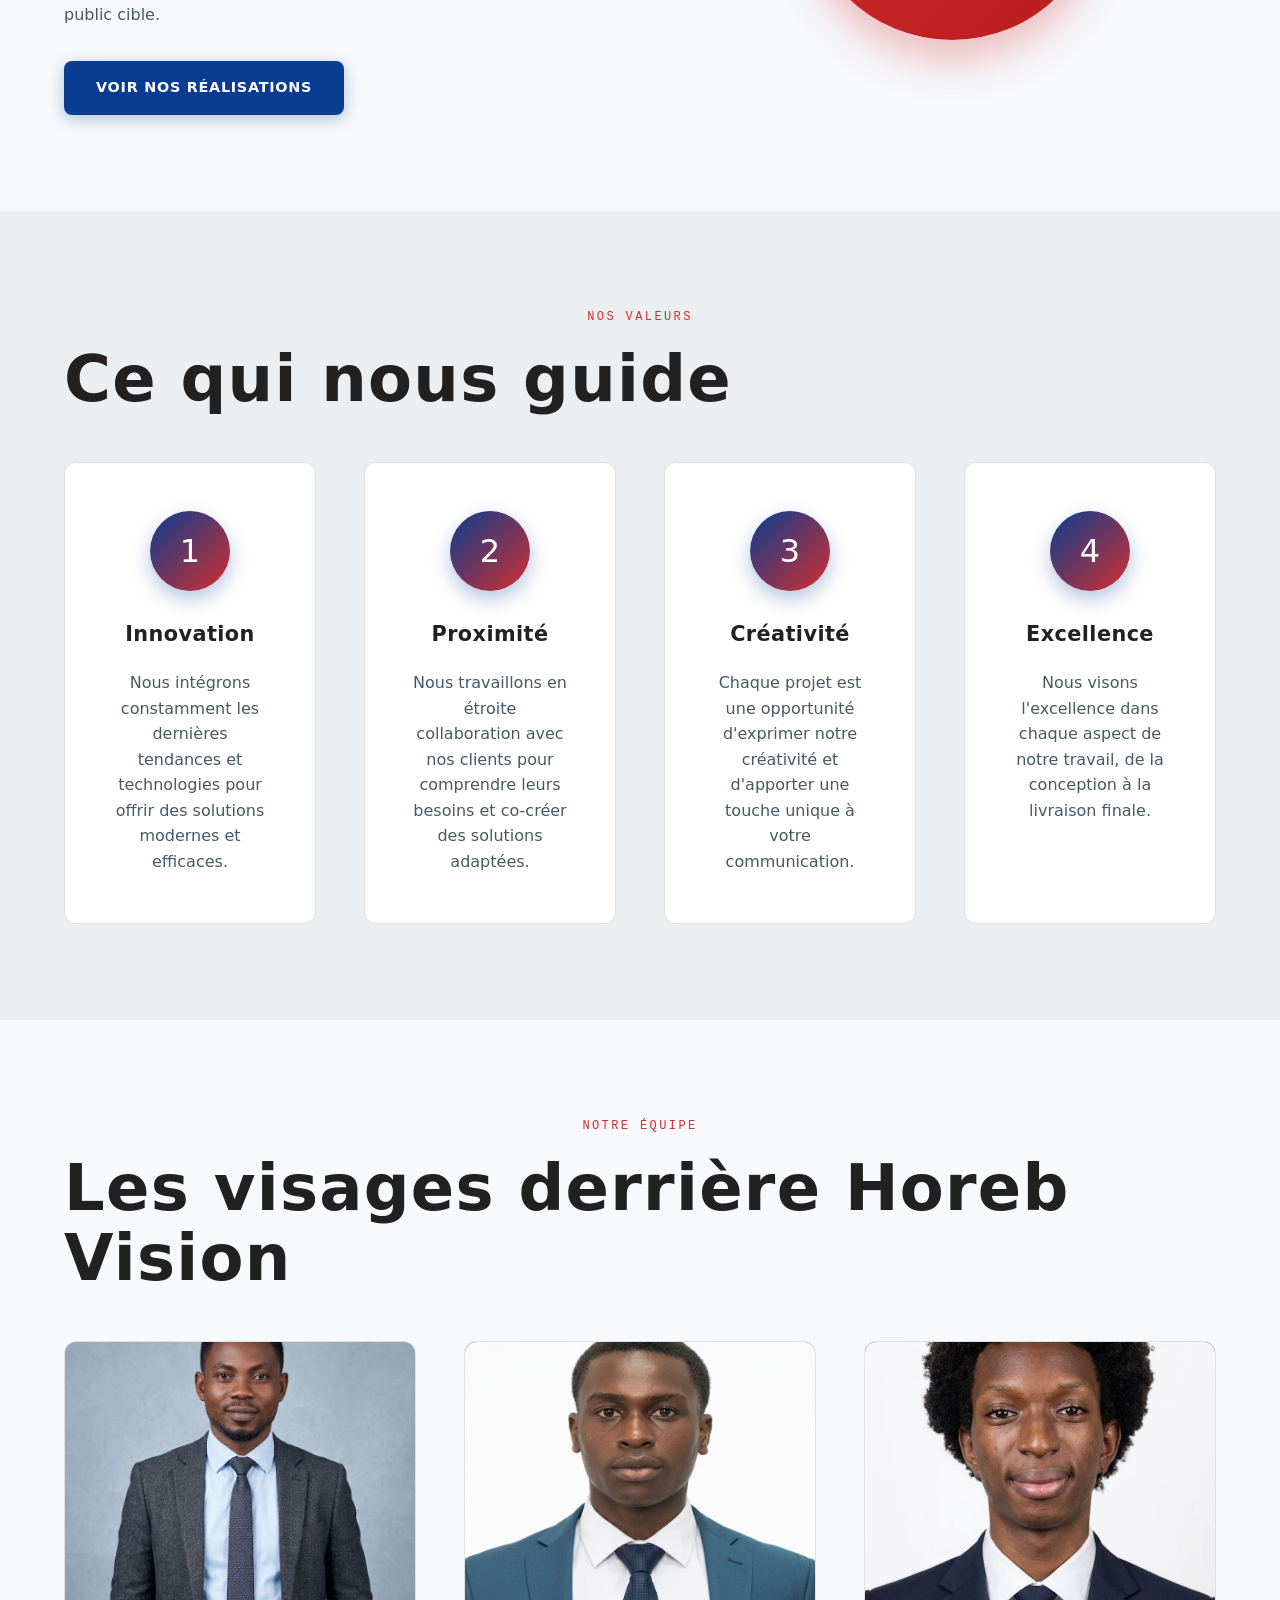
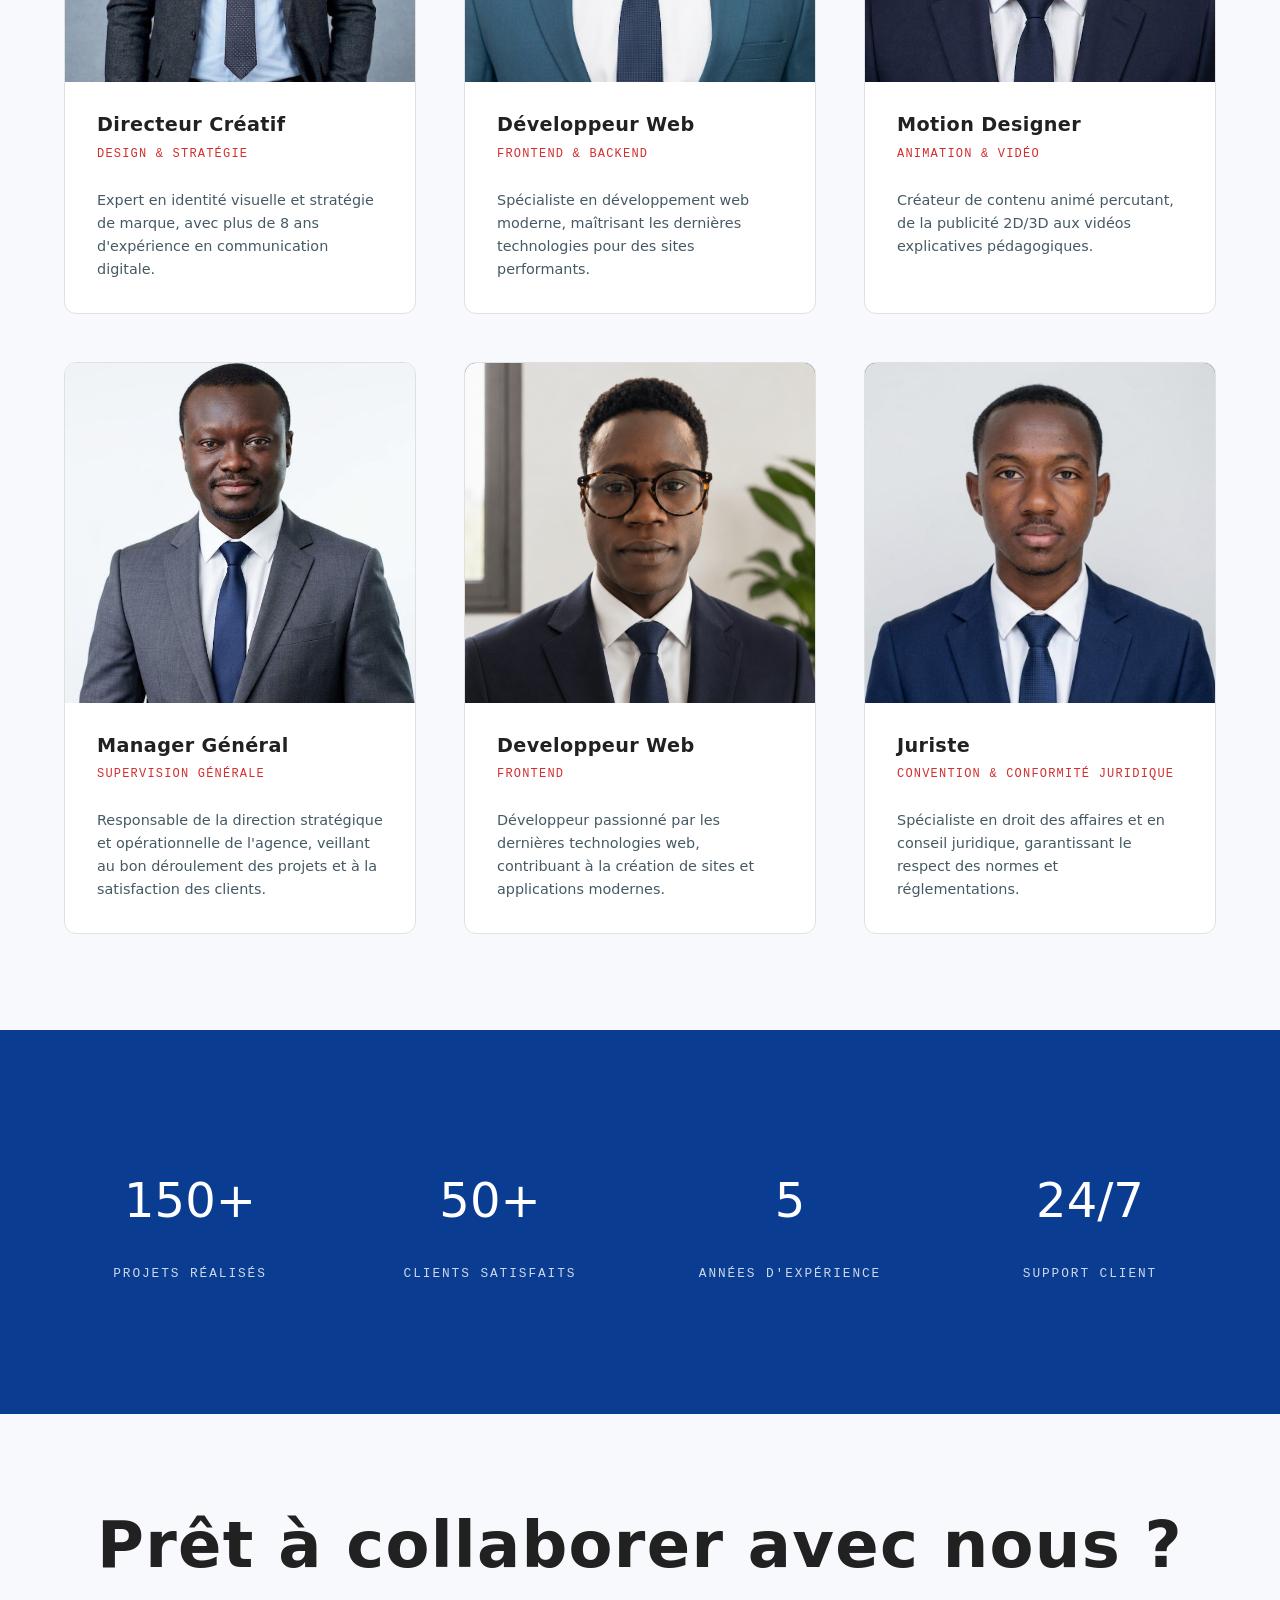
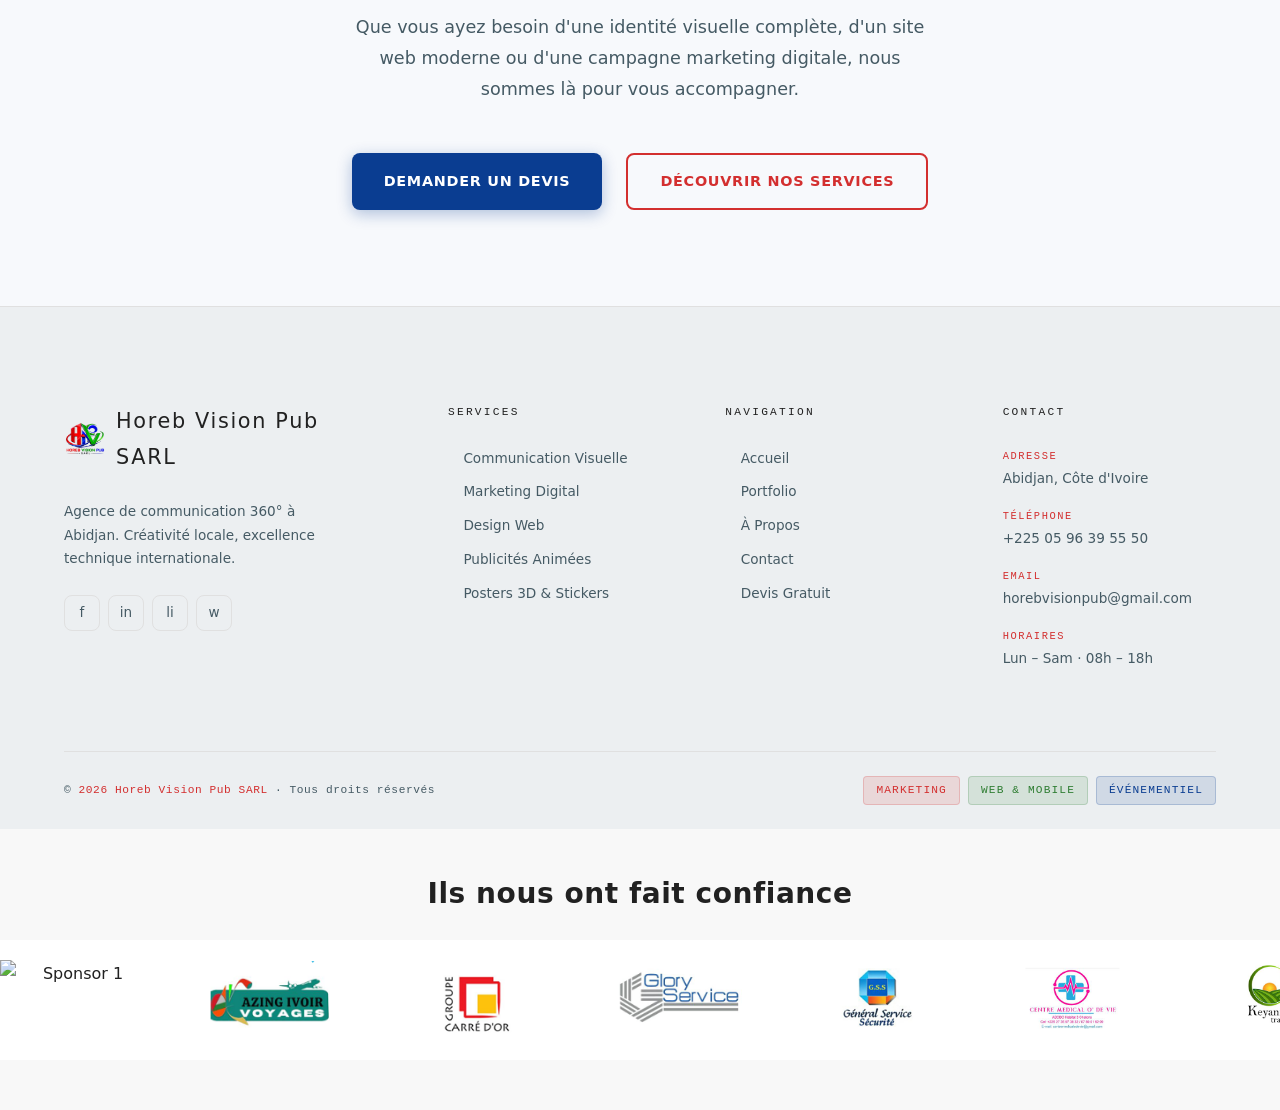
==== commit 1c7c7b4b: "ajout de personnel" ====
--- a/a-propos.html
+++ b/a-propos.html
@@ -1480,19 +1480,19 @@
 <nav class="navbar">
   <div class="container navbar-inner">
     <a href="index.html" class="navbar-logo">
-      <div class="navbar-logo-icon"><img src="logohoreb.png" alt=""></div>
+      <div class="navbar-logo-icon"><img src="logohoreb.png" alt="logo"></div>
       <div class="navbar-logo-text">
-        <span class="navbar-logo-name">Horeb Vision Pub Sarl</span>
+        <span class="navbar-logo-name">Horeb Vision Pub SARL</span>
         <span class="navbar-logo-sub">Communication & Digital</span>
       </div>
     </a>
     <div class="navbar-menu">
       <ul class="navbar-links">
-        <li><a href="index.html"     class="navbar-link">Accueil</a></li>
-        <li><a href="services.html"  class="navbar-link">Services</a></li>
+        <li><a href="index.html" class="navbar-link">Accueil</a></li>
+        <li><a href="services.html" class="navbar-link">Services</a></li>
         <li><a href="portfolio.html" class="navbar-link">Portfolio</a></li>
-        <li><a href="a-propos.html"  class="navbar-link active">À Propos</a></li>
-        <li><a href="contact.html"   class="navbar-link">Contact</a></li>
+        <li><a href="a-propos.html" class="navbar-link active">À Propos</a></li>
+        <li><a href="contact.html" class="navbar-link">Contact</a></li>
       </ul>
       <a href="contact.html" class="btn btn-primary navbar-cta">Devis Gratuit</a>
     </div>
@@ -1503,12 +1503,12 @@
 </nav>
 
 <div class="navbar-mobile">
-  <a href="index.html"     class="navbar-mobile-link">Accueil</a>
-  <a href="services.html"  class="navbar-mobile-link">Services</a>
+  <a href="index.html" class="navbar-mobile-link">Accueil</a>
+  <a href="services.html" class="navbar-mobile-link">Services</a>
   <a href="portfolio.html" class="navbar-mobile-link">Portfolio</a>
-  <a href="a-propos.html"  class="navbar-mobile-link">À Propos</a>
-  <a href="contact.html"   class="navbar-mobile-link">Contact</a>
-  <a href="contact.html"   class="btn btn-primary">Devis Gratuit</a>
+  <a href="a-propos.html" class="navbar-mobile-link">À Propos</a>
+  <a href="contact.html" class="navbar-mobile-link">Contact</a>
+  <a href="contact.html" class="btn btn-primary">Devis Gratuit</a>
 </div>
 
 <section class="about-hero">
@@ -1550,22 +1550,22 @@
     <h2 class="section-title">Ce qui nous guide</h2>
     <div class="about-values-grid">
       <div class="about-value-card" data-animate>
-        <div class="about-value-icon">💡</div>
+        <div class="about-value-icon">1</div>
         <h3 class="about-value-title">Innovation</h3>
         <p class="about-value-desc">Nous intégrons constamment les dernières tendances et technologies pour offrir des solutions modernes et efficaces.</p>
       </div>
       <div class="about-value-card" data-animate>
-        <div class="about-value-icon">🤝</div>
-        <h3 class="about-value-title">Proximité</h3>
-        <p class="about-value-desc">Nous travaillons en étroite collaboration avec nos clients pour comprendre leurs besoins et co-créer des solutions adaptées.</p>
+          <div class="about-value-icon">2</div>
+          <h3 class="about-value-title">Proximité</h3>
+          <p class="about-value-desc">Nous travaillons en étroite collaboration avec nos clients pour comprendre leurs besoins et co-créer des solutions adaptées.</p>
       </div>
       <div class="about-value-card" data-animate>
-        <div class="about-value-icon">🎨</div>
+        <div class="about-value-icon">3</div>
         <h3 class="about-value-title">Créativité</h3>
         <p class="about-value-desc">Chaque projet est une opportunité d'exprimer notre créativité et d'apporter une touche unique à votre communication.</p>
       </div>
       <div class="about-value-card" data-animate>
-        <div class="about-value-icon">⚡</div>
+        <div class="about-value-icon">4</div>
         <h3 class="about-value-title">Excellence</h3>
         <p class="about-value-desc">Nous visons l'excellence dans chaque aspect de notre travail, de la conception à la livraison finale.</p>
       </div>
@@ -1605,12 +1605,26 @@
       <div class="about-team-member" data-animate>
         <div class="about-team-photo"><img src="medias/chefdeprojet.png" alt=""></div>
         <div class="about-team-content">
-          <h3 class="about-team-name">Chef de Projet Digital</h3>
-          <p class="about-team-role">Marketing & SEO</p>
-          <p class="about-team-desc">Stratège digital expérimenté, spécialisé dans les campagnes Google Ads et l'optimisation des performances.</p>
+          <h3 class="about-team-name">Manager Général</h3>
+          <p class="about-team-role">Supervision générale</p>
+          <p class="about-team-desc">Responsable de la direction stratégique et opérationnelle de l'agence, veillant au bon déroulement des projets et à la satisfaction des clients.</p>
         </div>
       </div>
+      <div class="about-team-member" data-animate>
+        <div class="about-team-photo"><img src="medias/Pablo.png" alt=""></div>
+        <div class="about-team-content">
+          <h3 class="about-team-name">Developpeur Web </h3>
+          <p class="about-team-role">Frontend</p>
+          <p class="about-team-desc">Développeur passionné par les dernières technologies web, contribuant à la création de sites et applications modernes.</p>
+        </div>
     </div>
+     <div class="about-team-member" data-animate>
+        <div class="about-team-photo"><img src="medias/le juriste.jpeg" alt=""></div>
+        <div class="about-team-content">
+          <h3 class="about-team-name">Juriste</h3>
+          <p class="about-team-role">Convention & Conformité Juridique</p>
+          <p class="about-team-desc">Spécialiste en droit des affaires et en conseil juridique, garantissant le respect des normes et réglementations.</p>
+        </div>
   </div>
 </section>
 
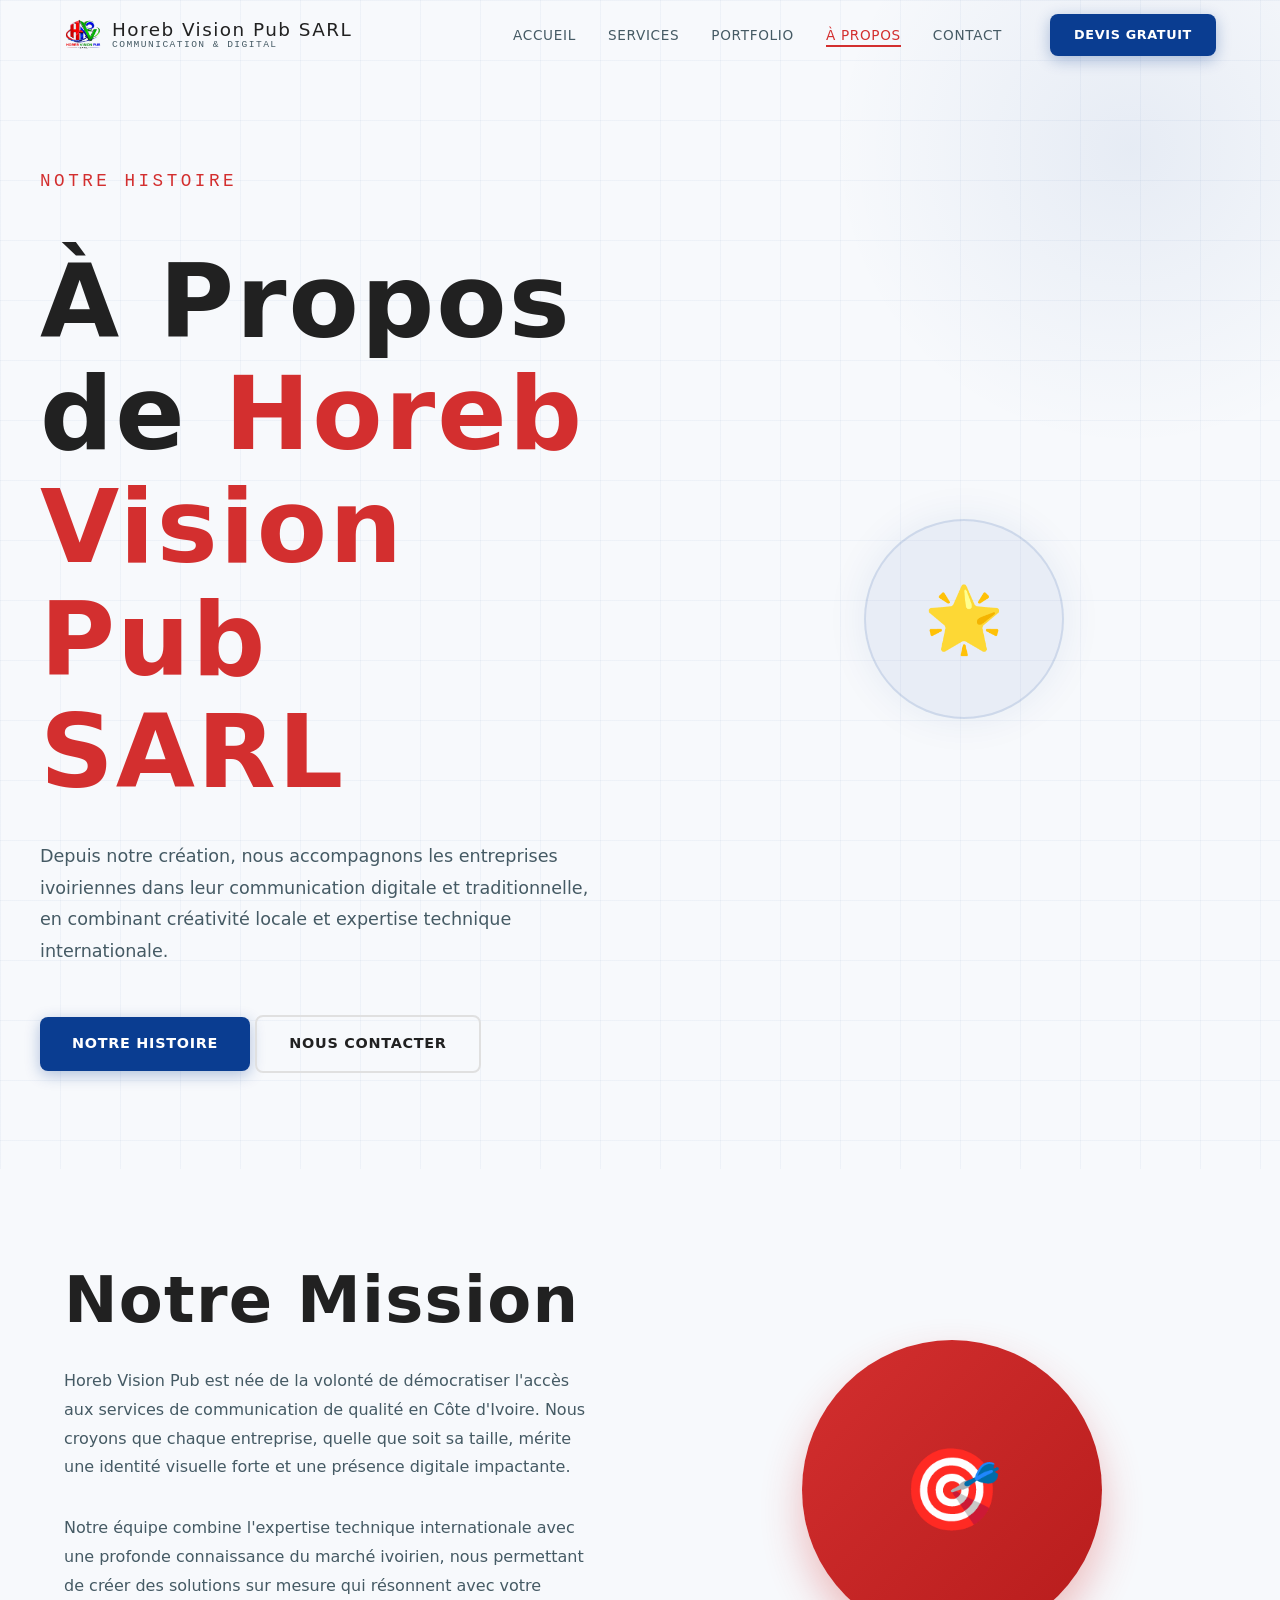
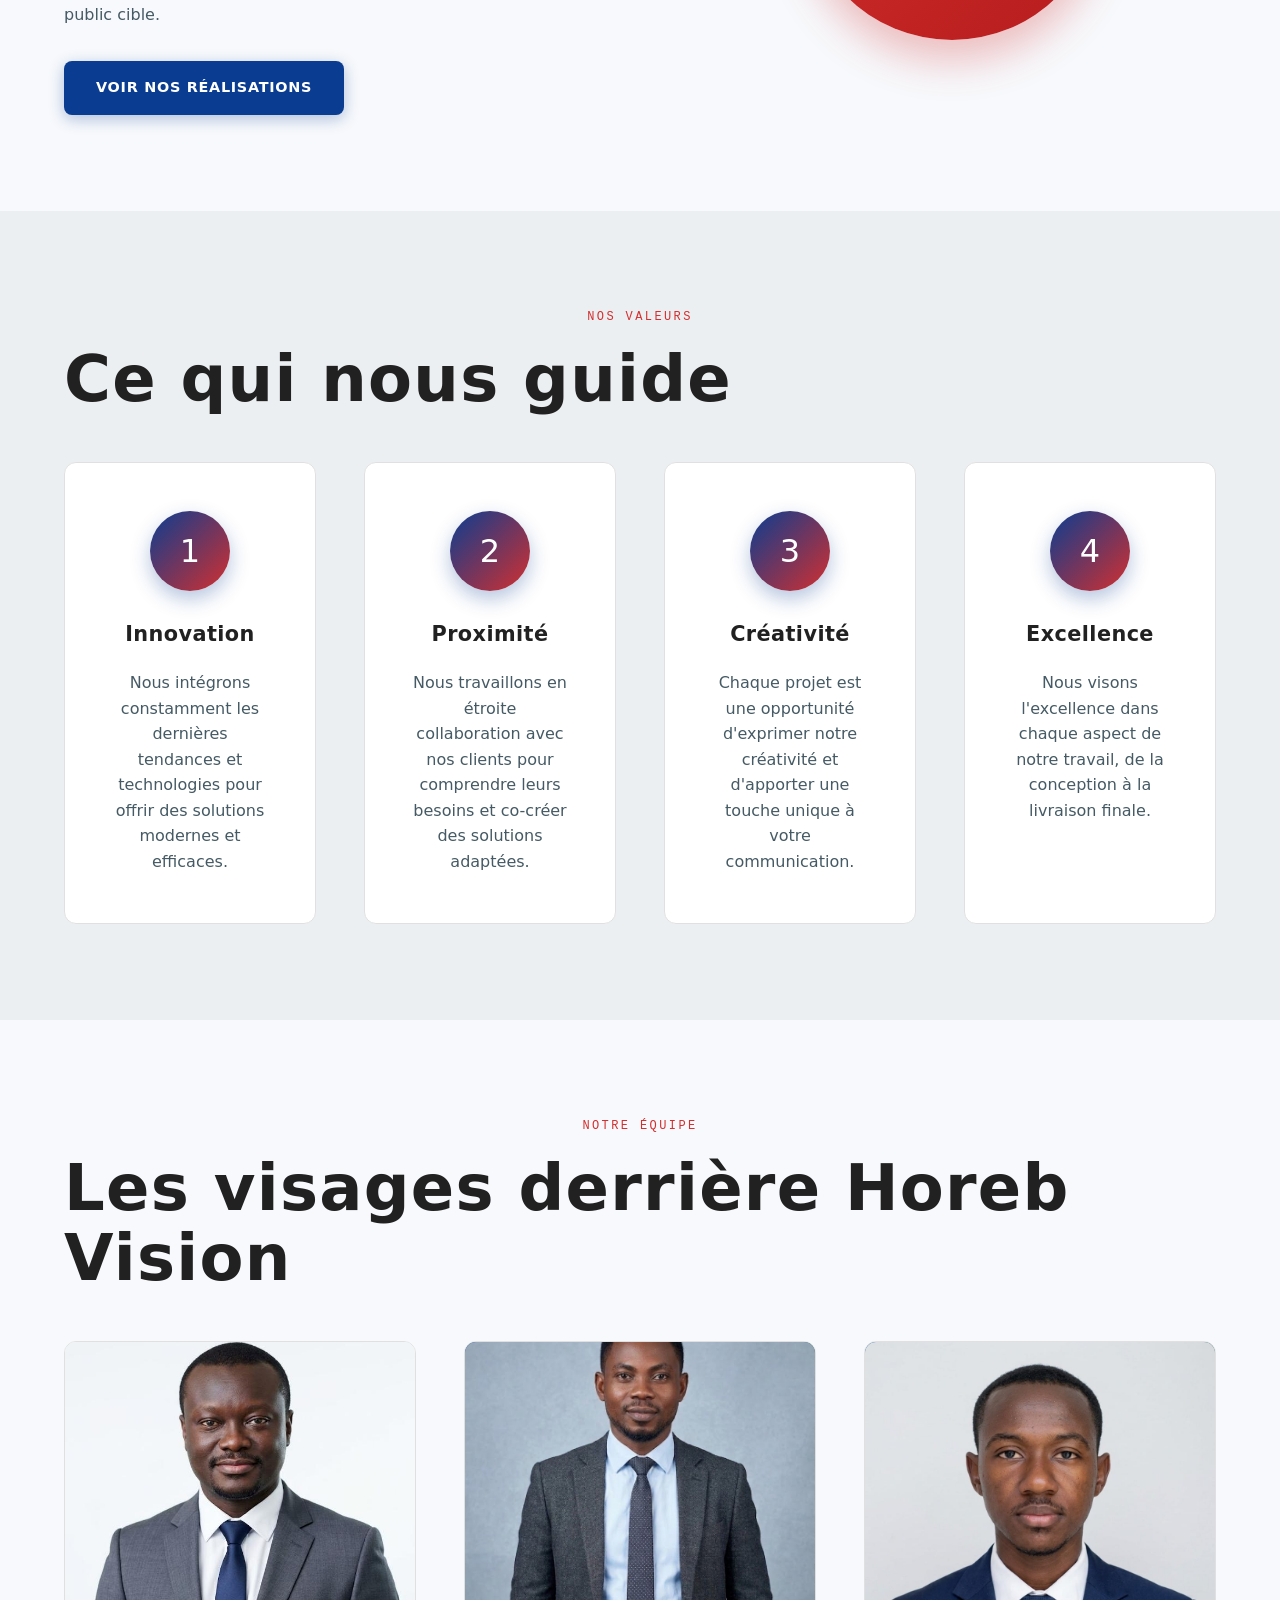
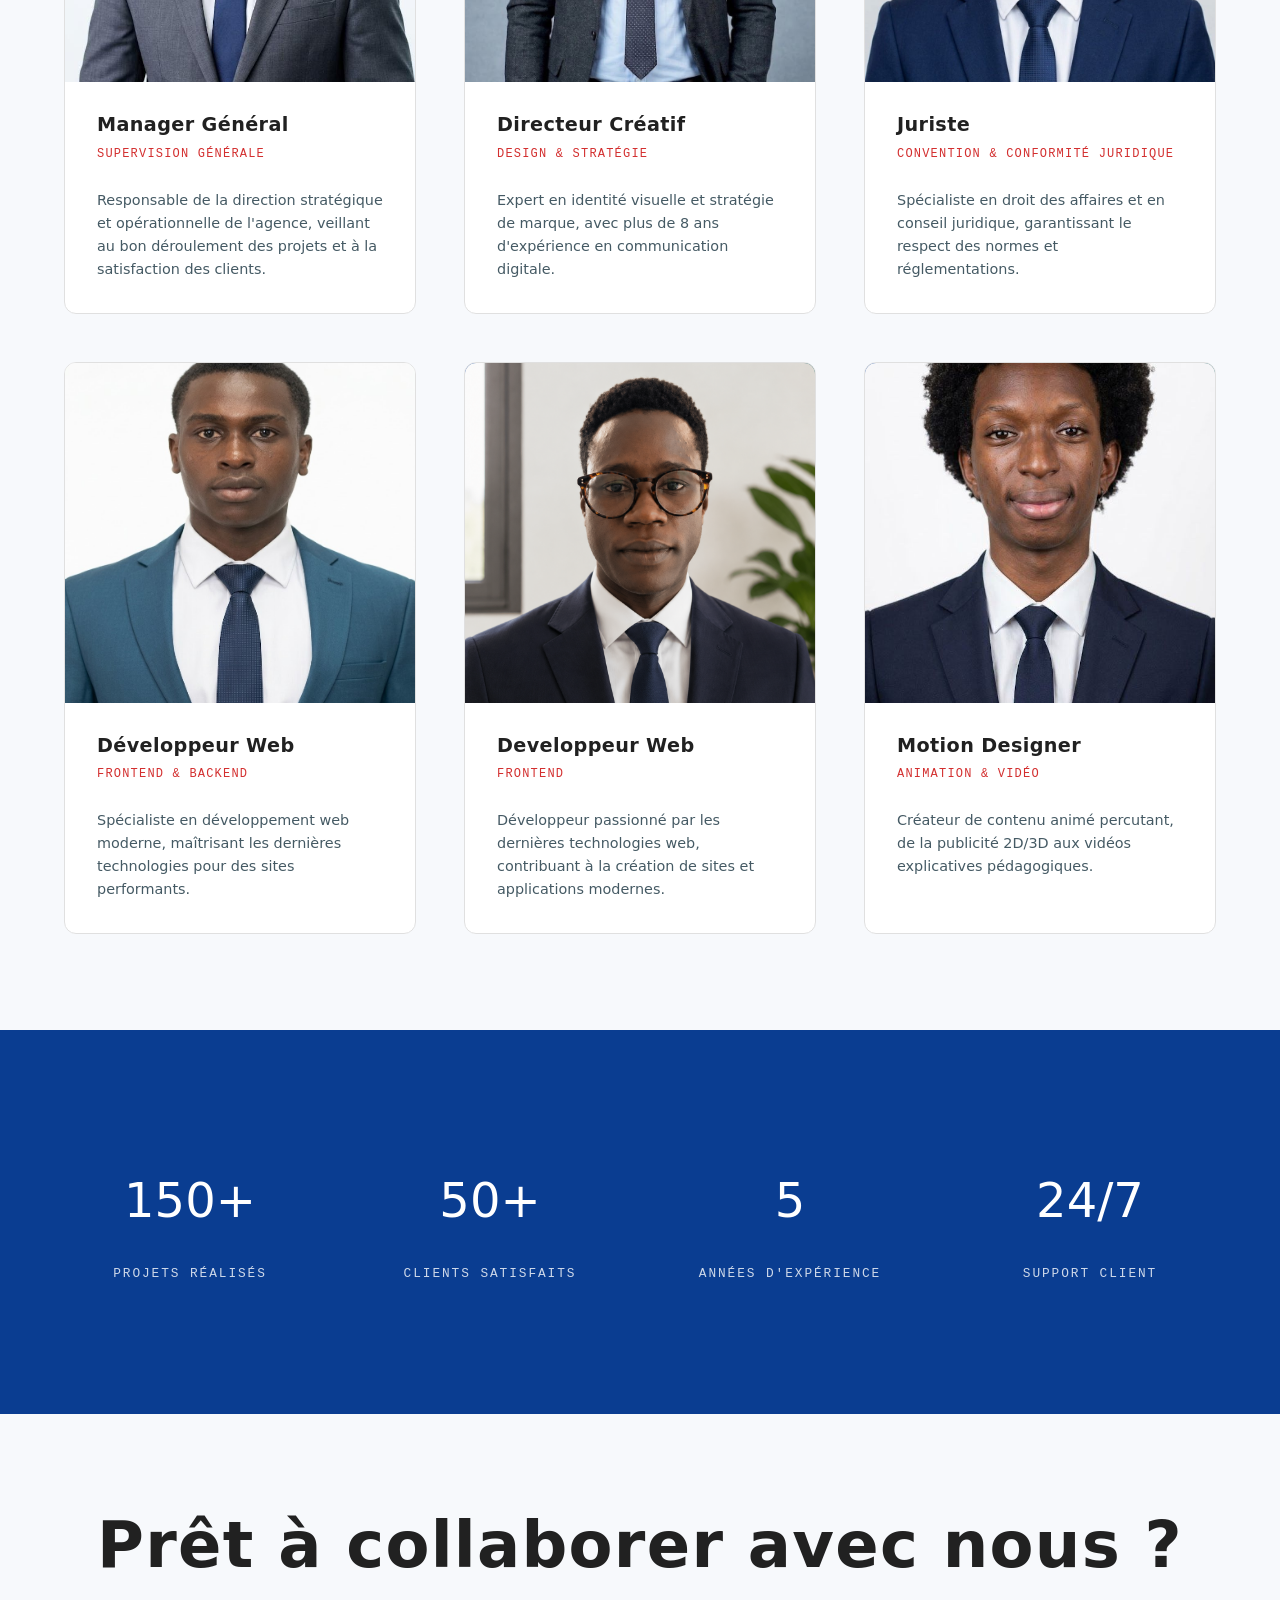
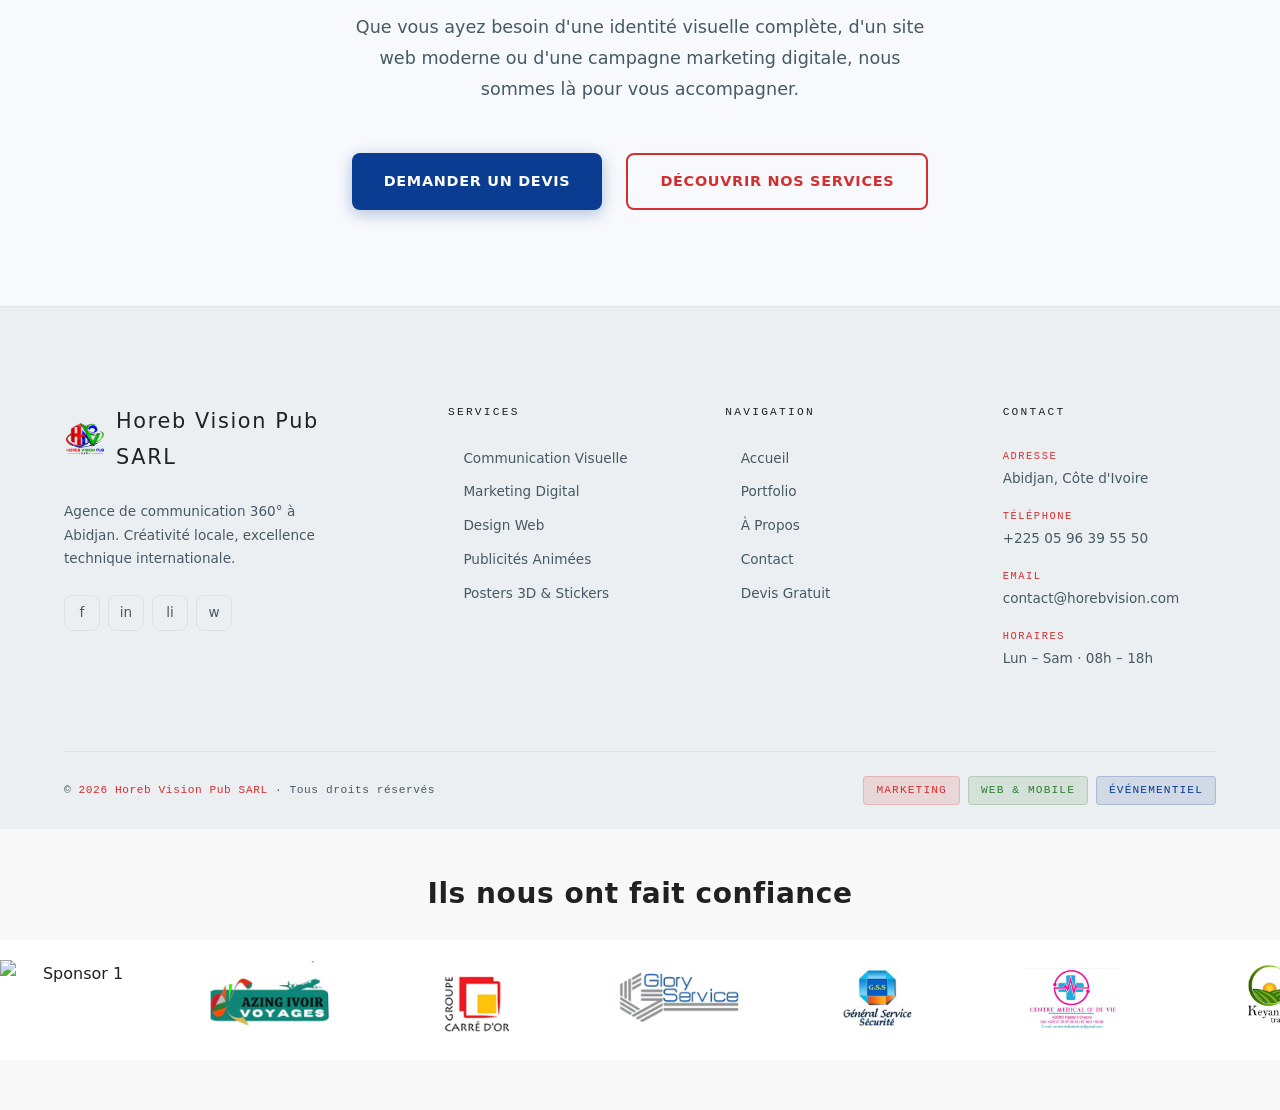
==== commit d4868056: "actualisation des numeros & mail sur toutes les pages" ====
--- a/a-propos.html
+++ b/a-propos.html
@@ -1578,6 +1578,14 @@
     <div class="section-label centered">Notre Équipe</div>
     <h2 class="section-title">Les visages derrière Horeb Vision</h2>
     <div class="about-team-grid">
+       <div class="about-team-member" data-animate>
+        <div class="about-team-photo"><img src="medias/chefdeprojet.png" alt=""></div>
+        <div class="about-team-content">
+          <h3 class="about-team-name">Manager Général</h3>
+          <p class="about-team-role">Supervision générale</p>
+          <p class="about-team-desc">Responsable de la direction stratégique et opérationnelle de l'agence, veillant au bon déroulement des projets et à la satisfaction des clients.</p>
+        </div>
+      </div>
       <div class="about-team-member" data-animate>
         <div class="about-team-photo"><img src="medias/directeurcreatif.jpeg" alt=""></div>
         <div class="about-team-content">
@@ -1585,7 +1593,16 @@
           <p class="about-team-role">Design & Stratégie</p>
           <p class="about-team-desc">Expert en identité visuelle et stratégie de marque, avec plus de 8 ans d'expérience en communication digitale.</p>
         </div>
+        
       </div>
+      <div class="about-team-member" data-animate>
+        <div class="about-team-photo"><img src="medias/le juriste.jpeg" alt=""></div>
+        <div class="about-team-content">
+          <h3 class="about-team-name">Juriste</h3>
+          <p class="about-team-role">Convention & Conformité Juridique</p>
+          <p class="about-team-desc">Spécialiste en droit des affaires et en conseil juridique, garantissant le respect des normes et réglementations.</p>
+        </div>
+  </div>
       <div class="about-team-member" data-animate>
         <div class="about-team-photo"><img src="medias/developpeur.png" alt=""></div>
         <div class="about-team-content">
@@ -1594,6 +1611,16 @@
           <p class="about-team-desc">Spécialiste en développement web moderne, maîtrisant les dernières technologies pour des sites performants.</p>
         </div>
       </div>
+     
+     
+      <div class="about-team-member" data-animate>
+        <div class="about-team-photo"><img src="medias/Pablo.png" alt=""></div>
+        <div class="about-team-content">
+          <h3 class="about-team-name">Developpeur Web </h3>
+          <p class="about-team-role">Frontend</p>
+          <p class="about-team-desc">Développeur passionné par les dernières technologies web, contribuant à la création de sites et applications modernes.</p>
+        </div>
+    </div>
       <div class="about-team-member" data-animate>
         <div class="about-team-photo"><img src="medias/motion.jpeg" alt=""></div>
         <div class="about-team-content">
@@ -1602,30 +1629,6 @@
           <p class="about-team-desc">Créateur de contenu animé percutant, de la publicité 2D/3D aux vidéos explicatives pédagogiques.</p>
         </div>
       </div>
-      <div class="about-team-member" data-animate>
-        <div class="about-team-photo"><img src="medias/chefdeprojet.png" alt=""></div>
-        <div class="about-team-content">
-          <h3 class="about-team-name">Manager Général</h3>
-          <p class="about-team-role">Supervision générale</p>
-          <p class="about-team-desc">Responsable de la direction stratégique et opérationnelle de l'agence, veillant au bon déroulement des projets et à la satisfaction des clients.</p>
-        </div>
-      </div>
-      <div class="about-team-member" data-animate>
-        <div class="about-team-photo"><img src="medias/Pablo.png" alt=""></div>
-        <div class="about-team-content">
-          <h3 class="about-team-name">Developpeur Web </h3>
-          <p class="about-team-role">Frontend</p>
-          <p class="about-team-desc">Développeur passionné par les dernières technologies web, contribuant à la création de sites et applications modernes.</p>
-        </div>
-    </div>
-     <div class="about-team-member" data-animate>
-        <div class="about-team-photo"><img src="medias/le juriste.jpeg" alt=""></div>
-        <div class="about-team-content">
-          <h3 class="about-team-name">Juriste</h3>
-          <p class="about-team-role">Convention & Conformité Juridique</p>
-          <p class="about-team-desc">Spécialiste en droit des affaires et en conseil juridique, garantissant le respect des normes et réglementations.</p>
-        </div>
-  </div>
 </section>
 
 <section class="about-stats">
@@ -1710,7 +1713,7 @@
         </div>
         <div class="footer-contact-item">
           <span class="footer-contact-label">Email</span>
-          <span class="footer-contact-value">horebvisionpub@gmail.com</span>
+          <span class="footer-contact-value">contact@horebvision.com</span>
         </div>
         <div class="footer-contact-item">
           <span class="footer-contact-label">Horaires</span>
